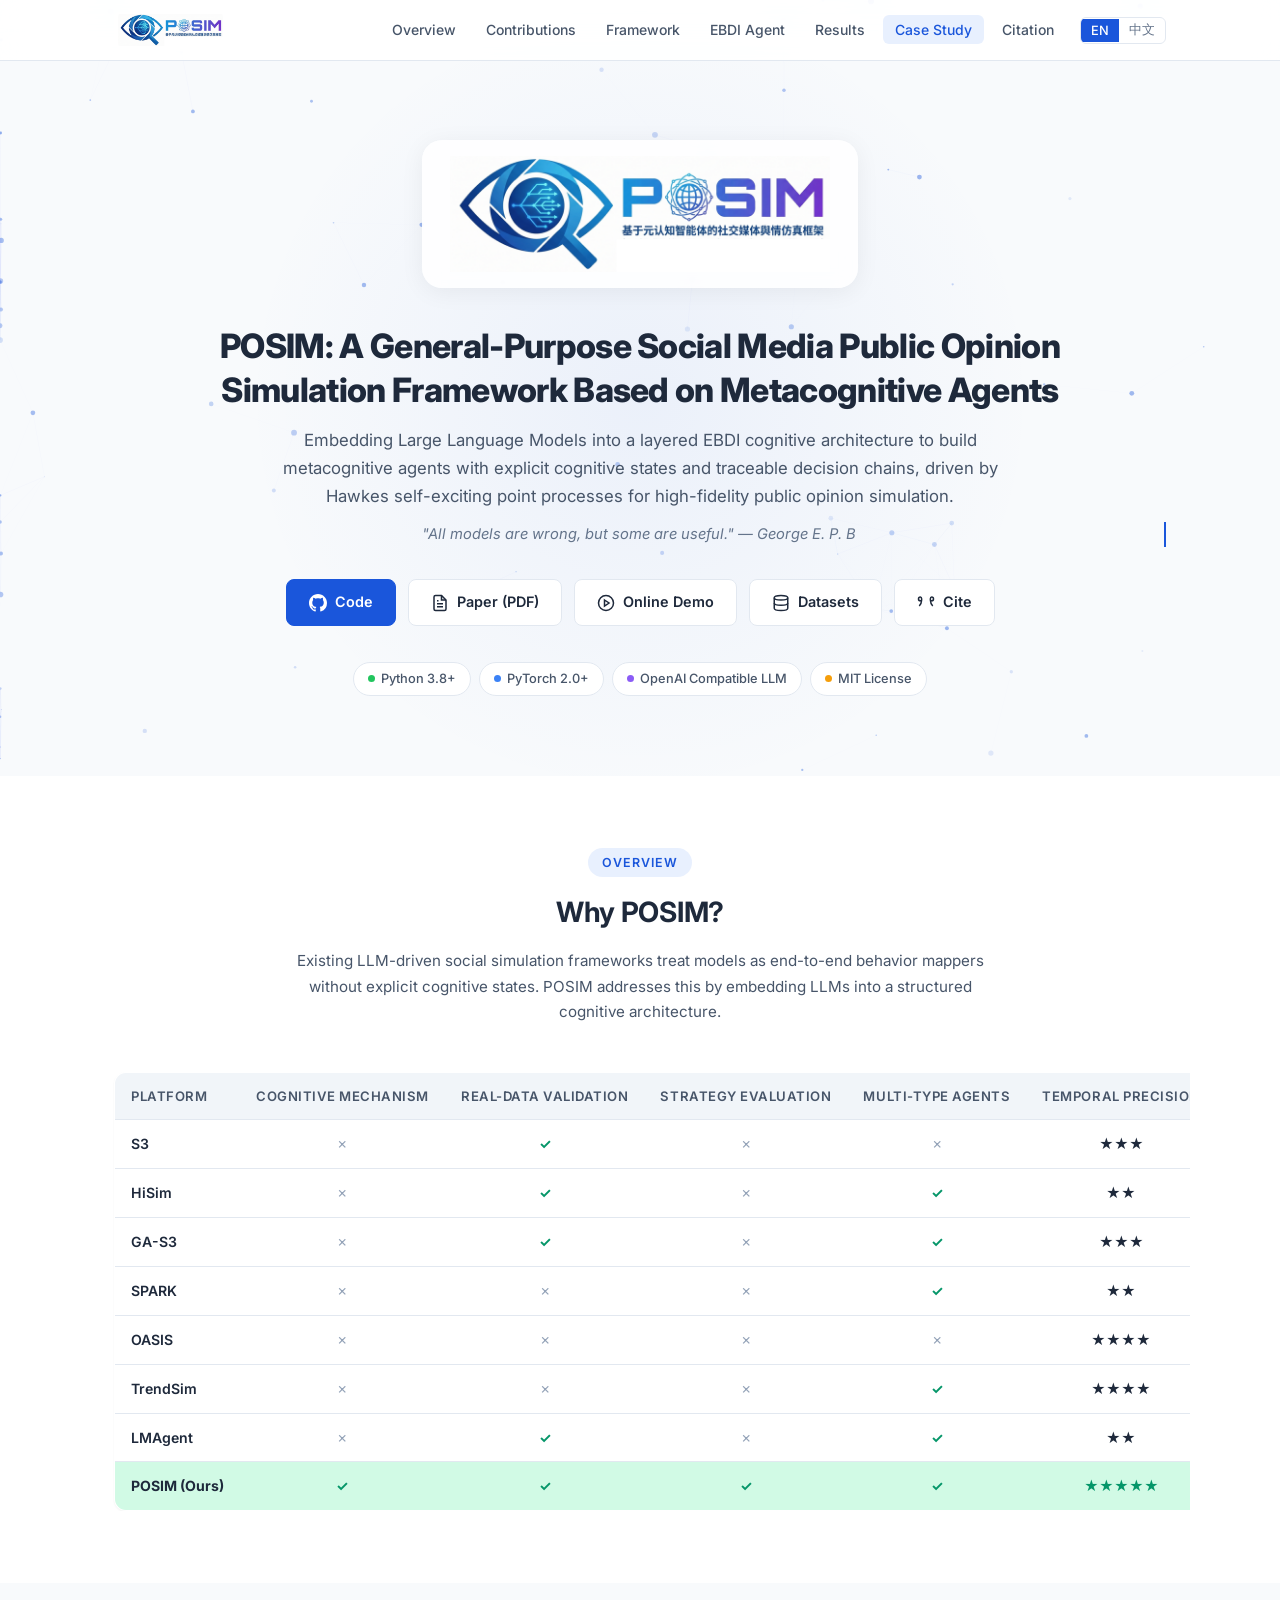
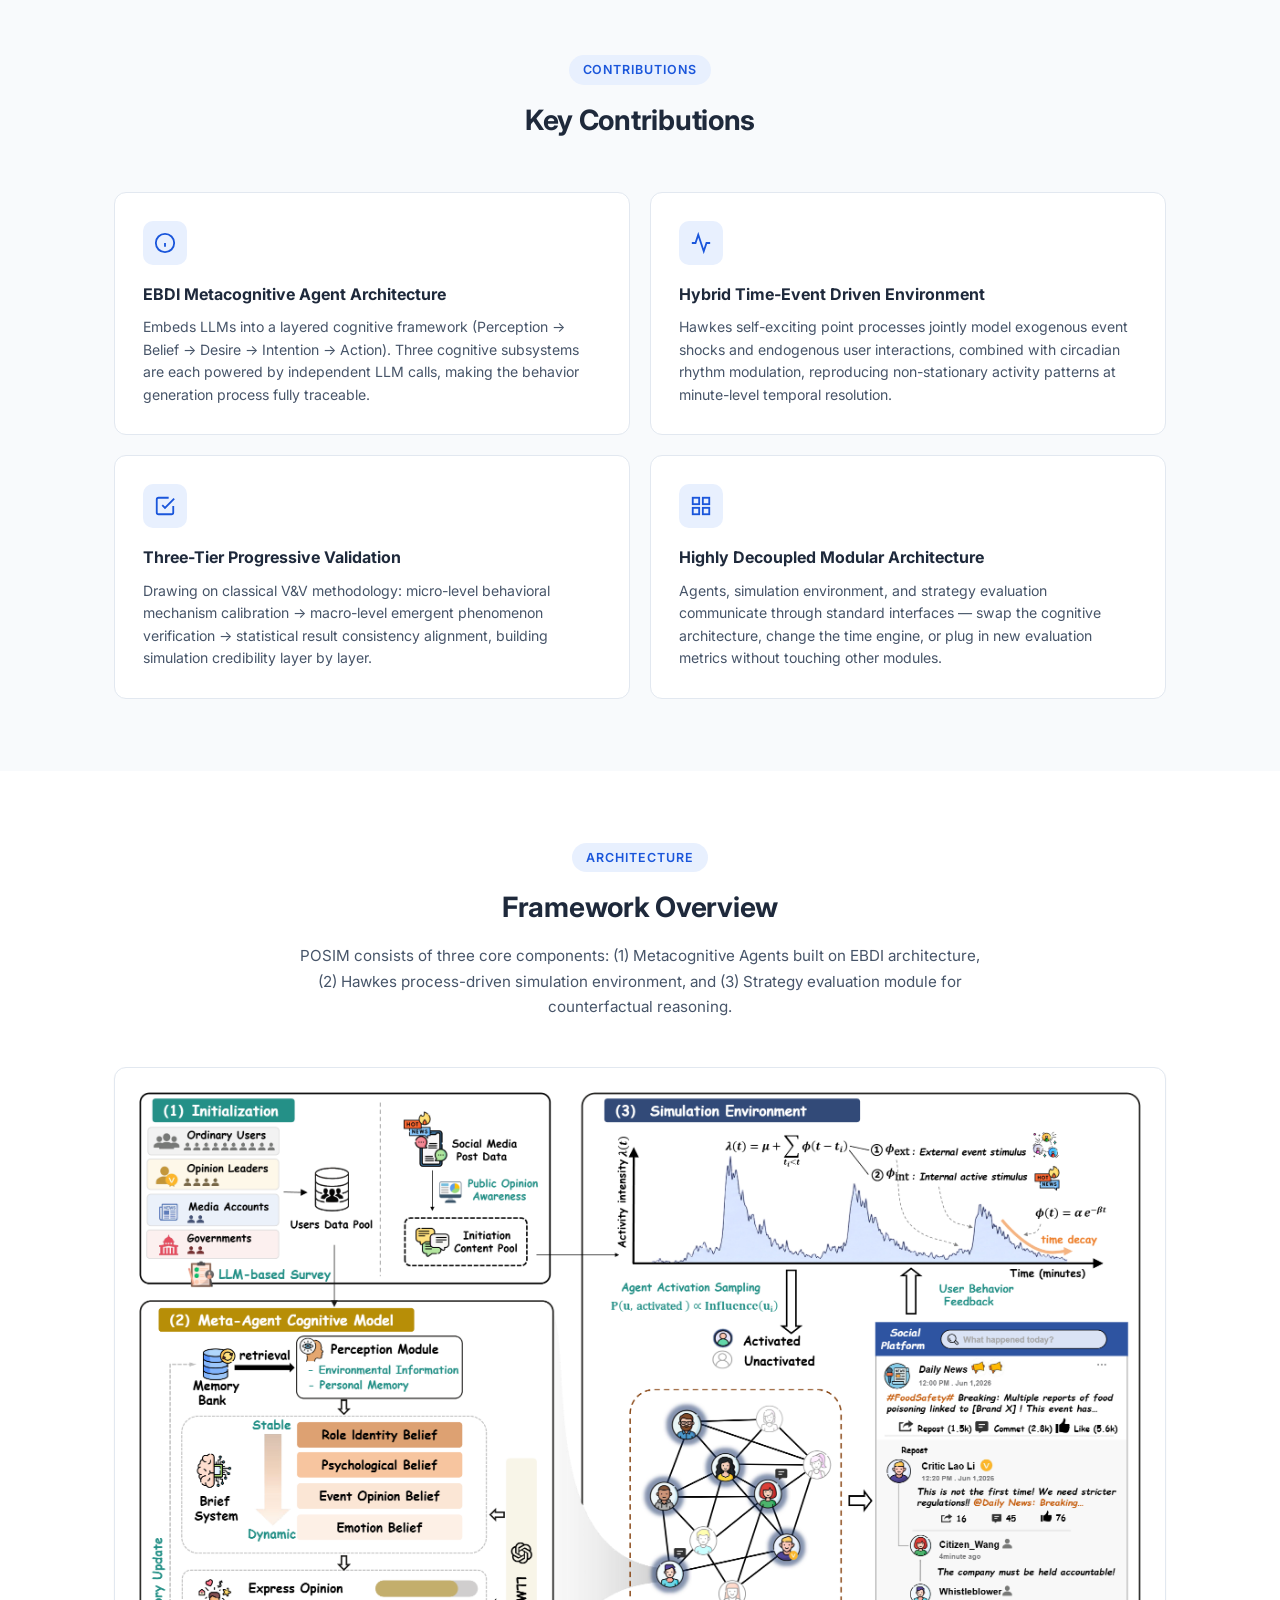
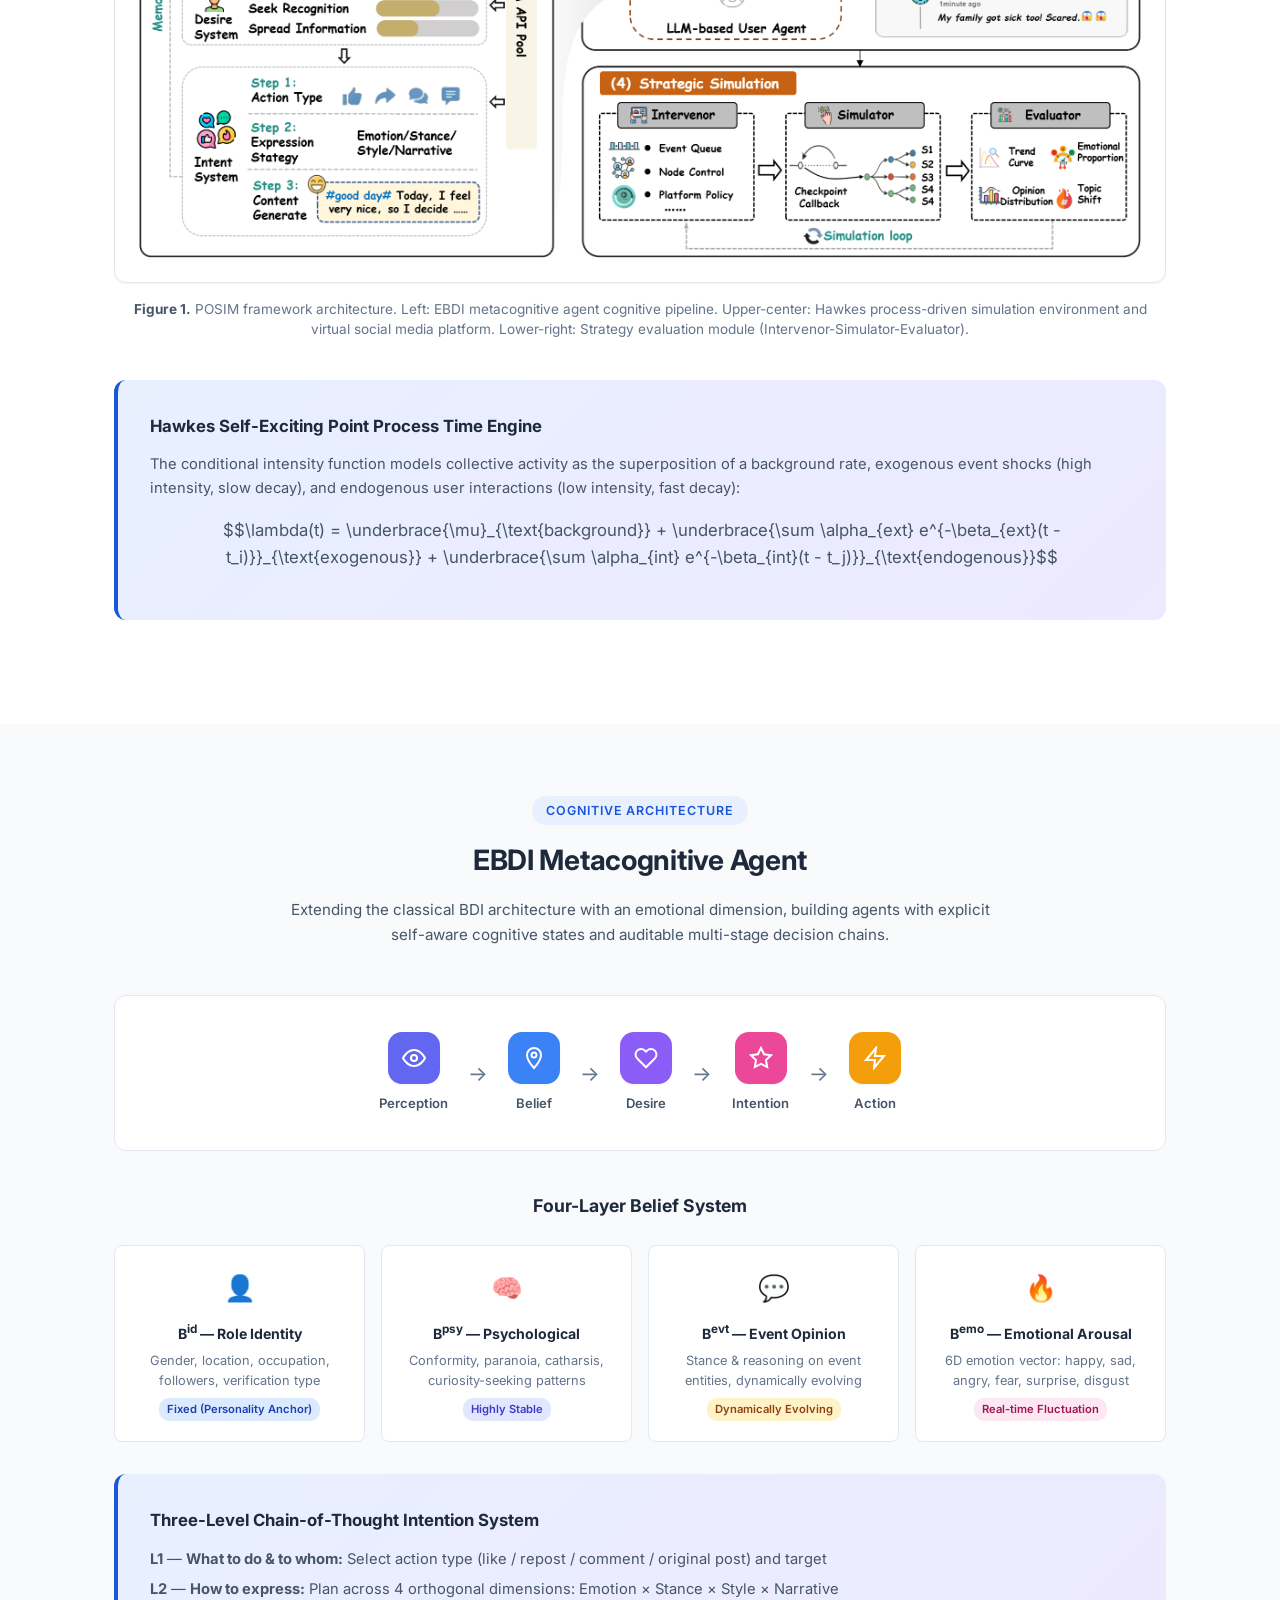
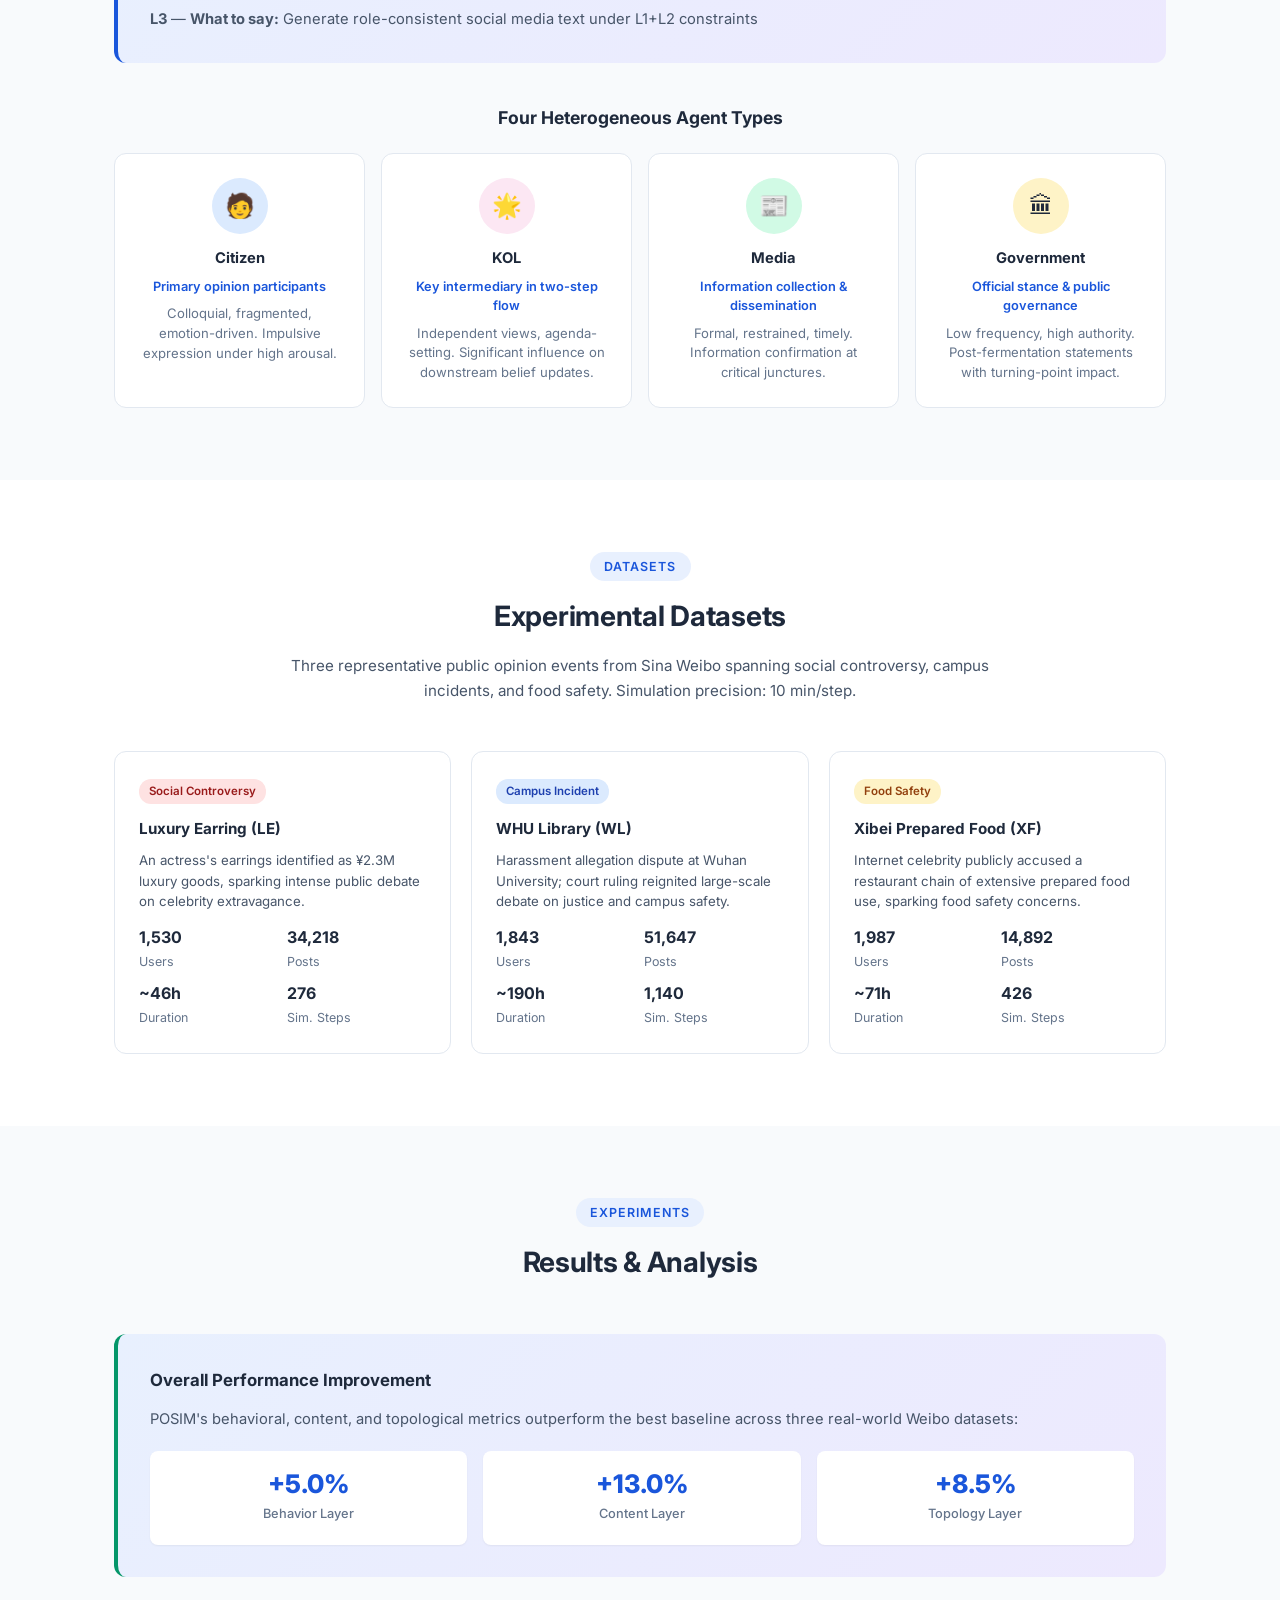
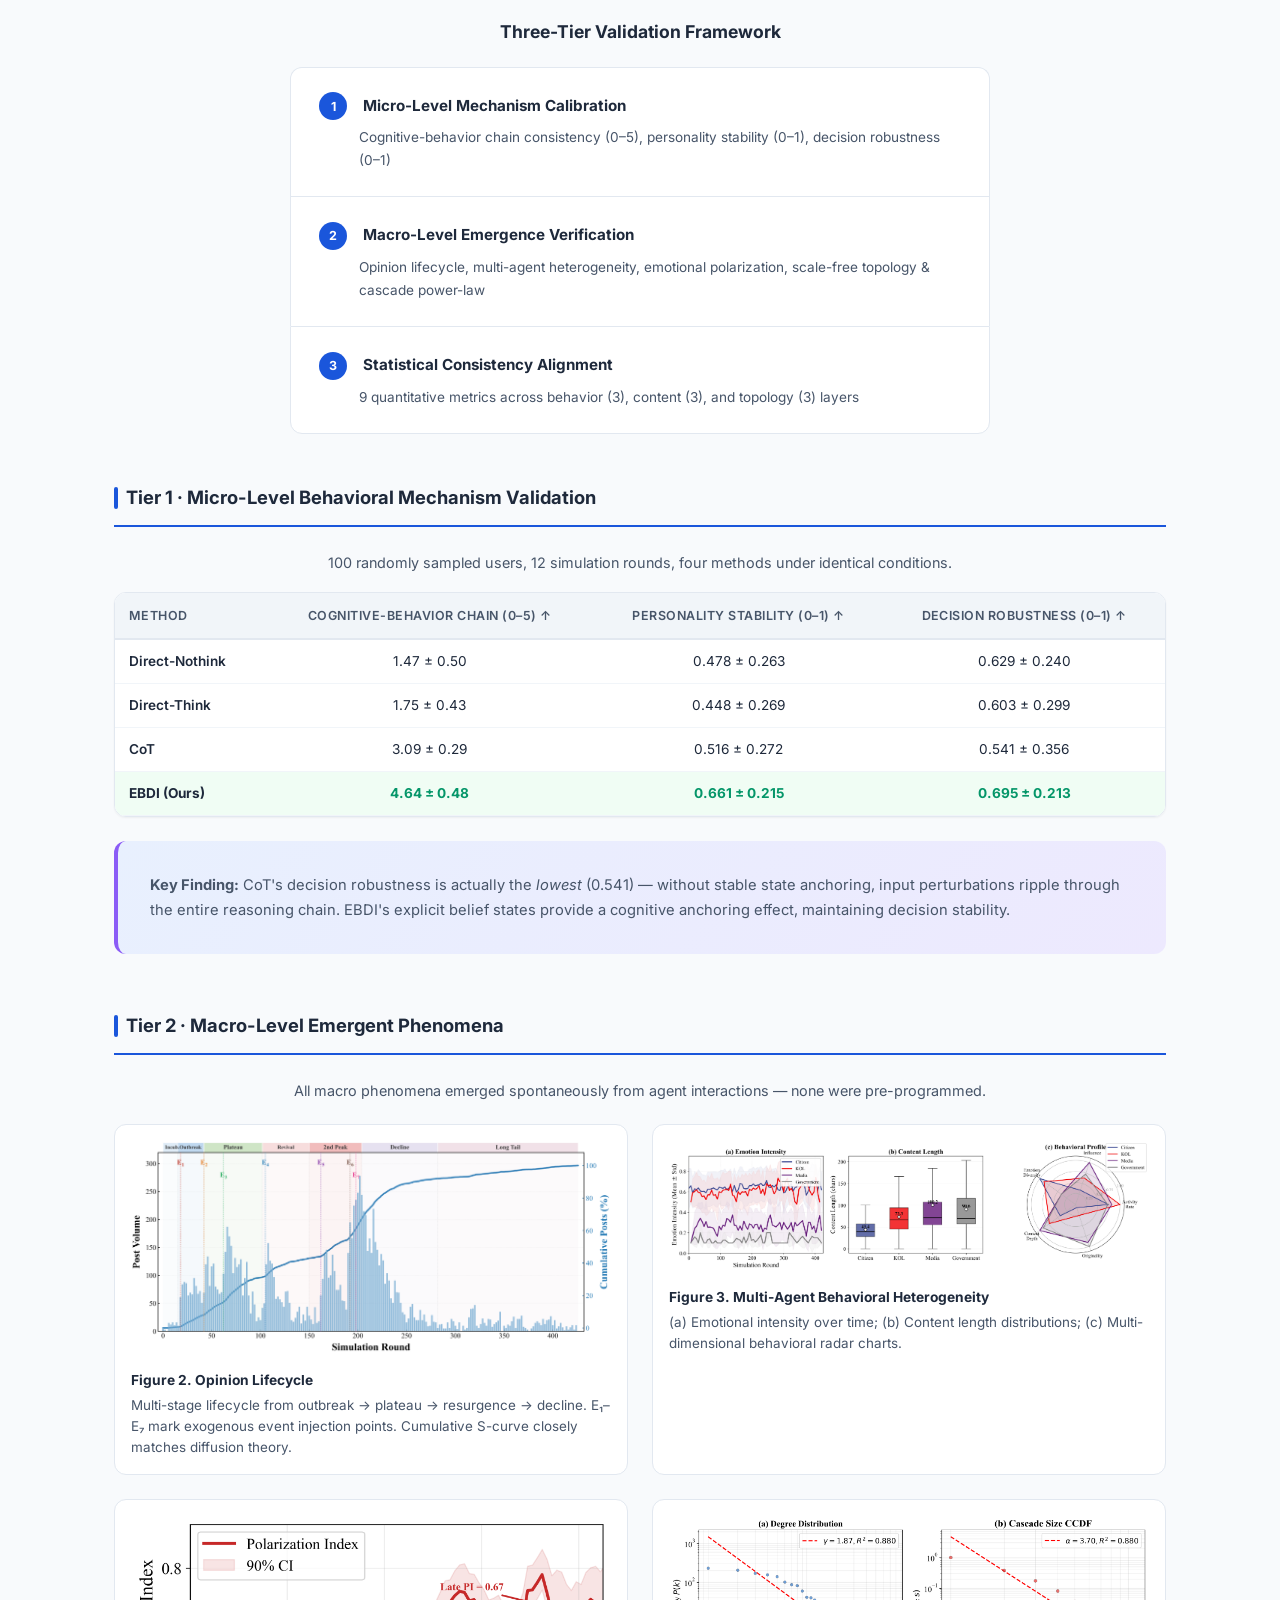
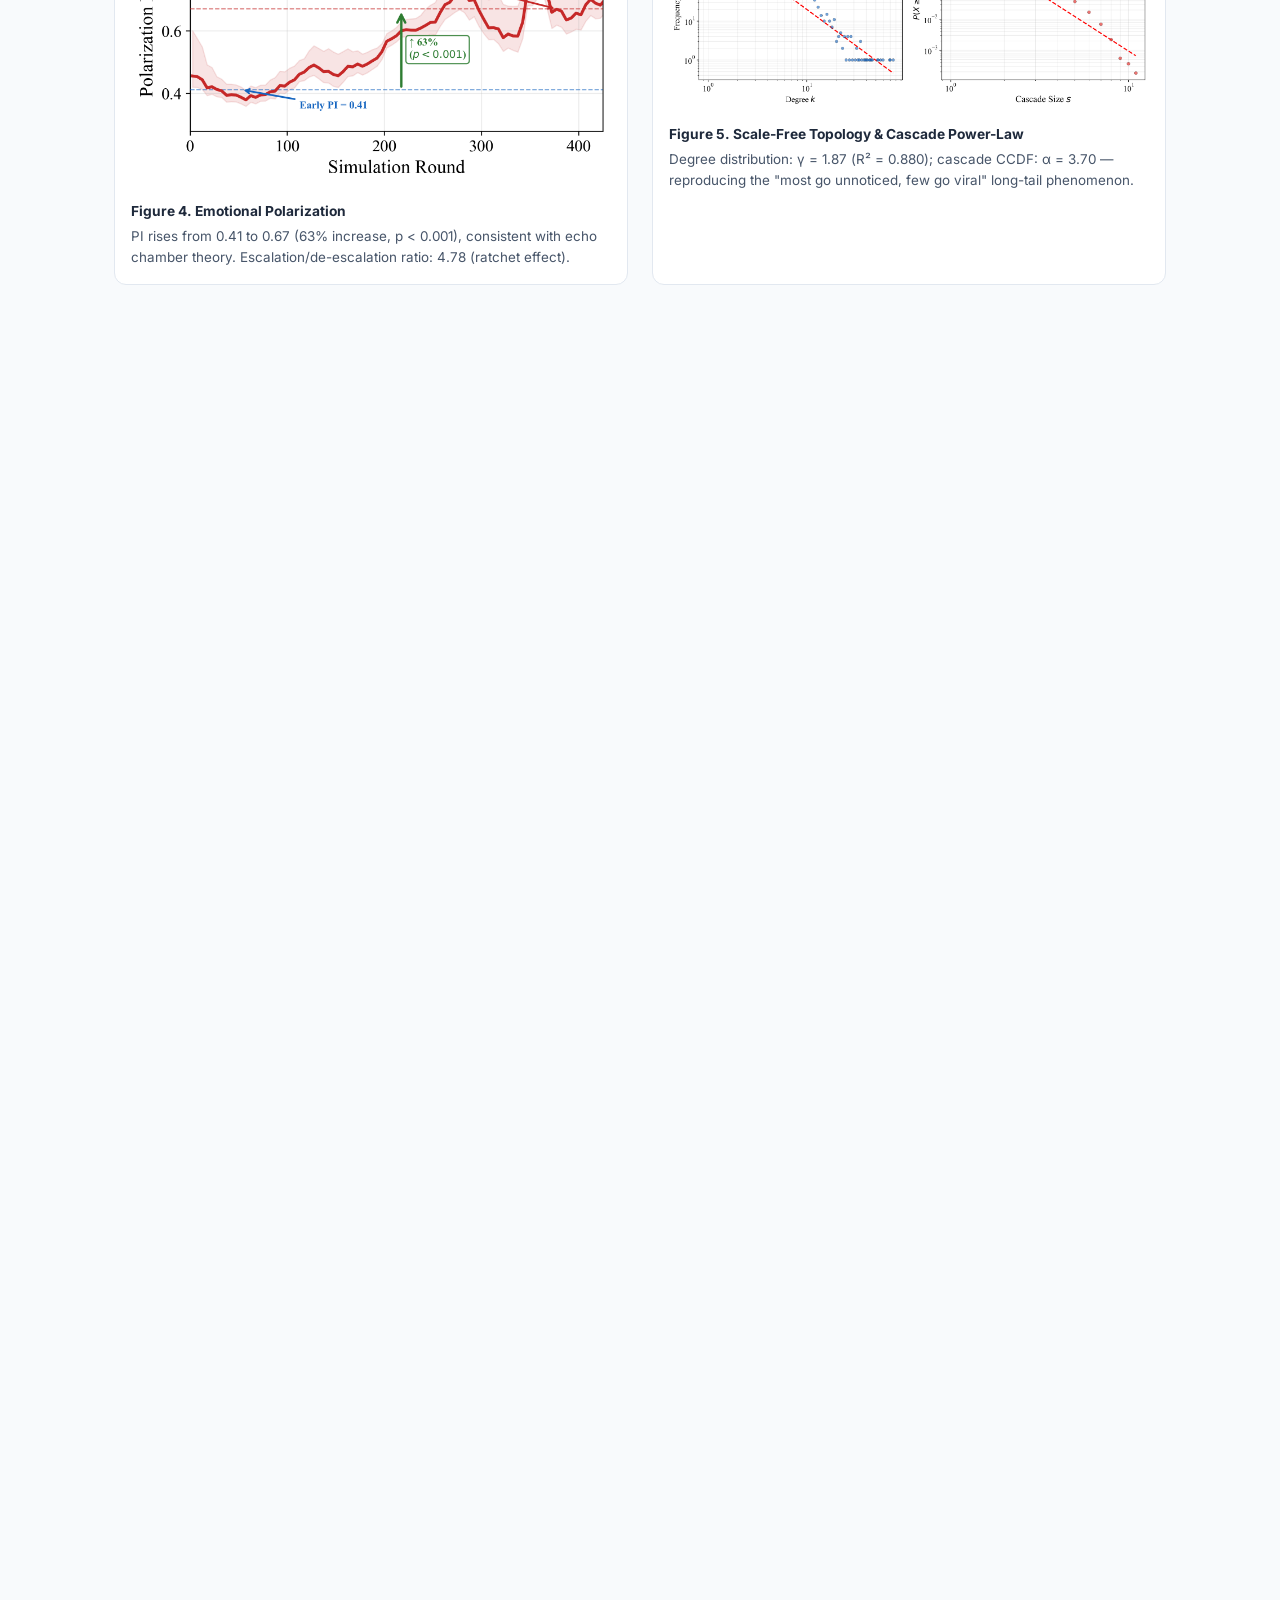
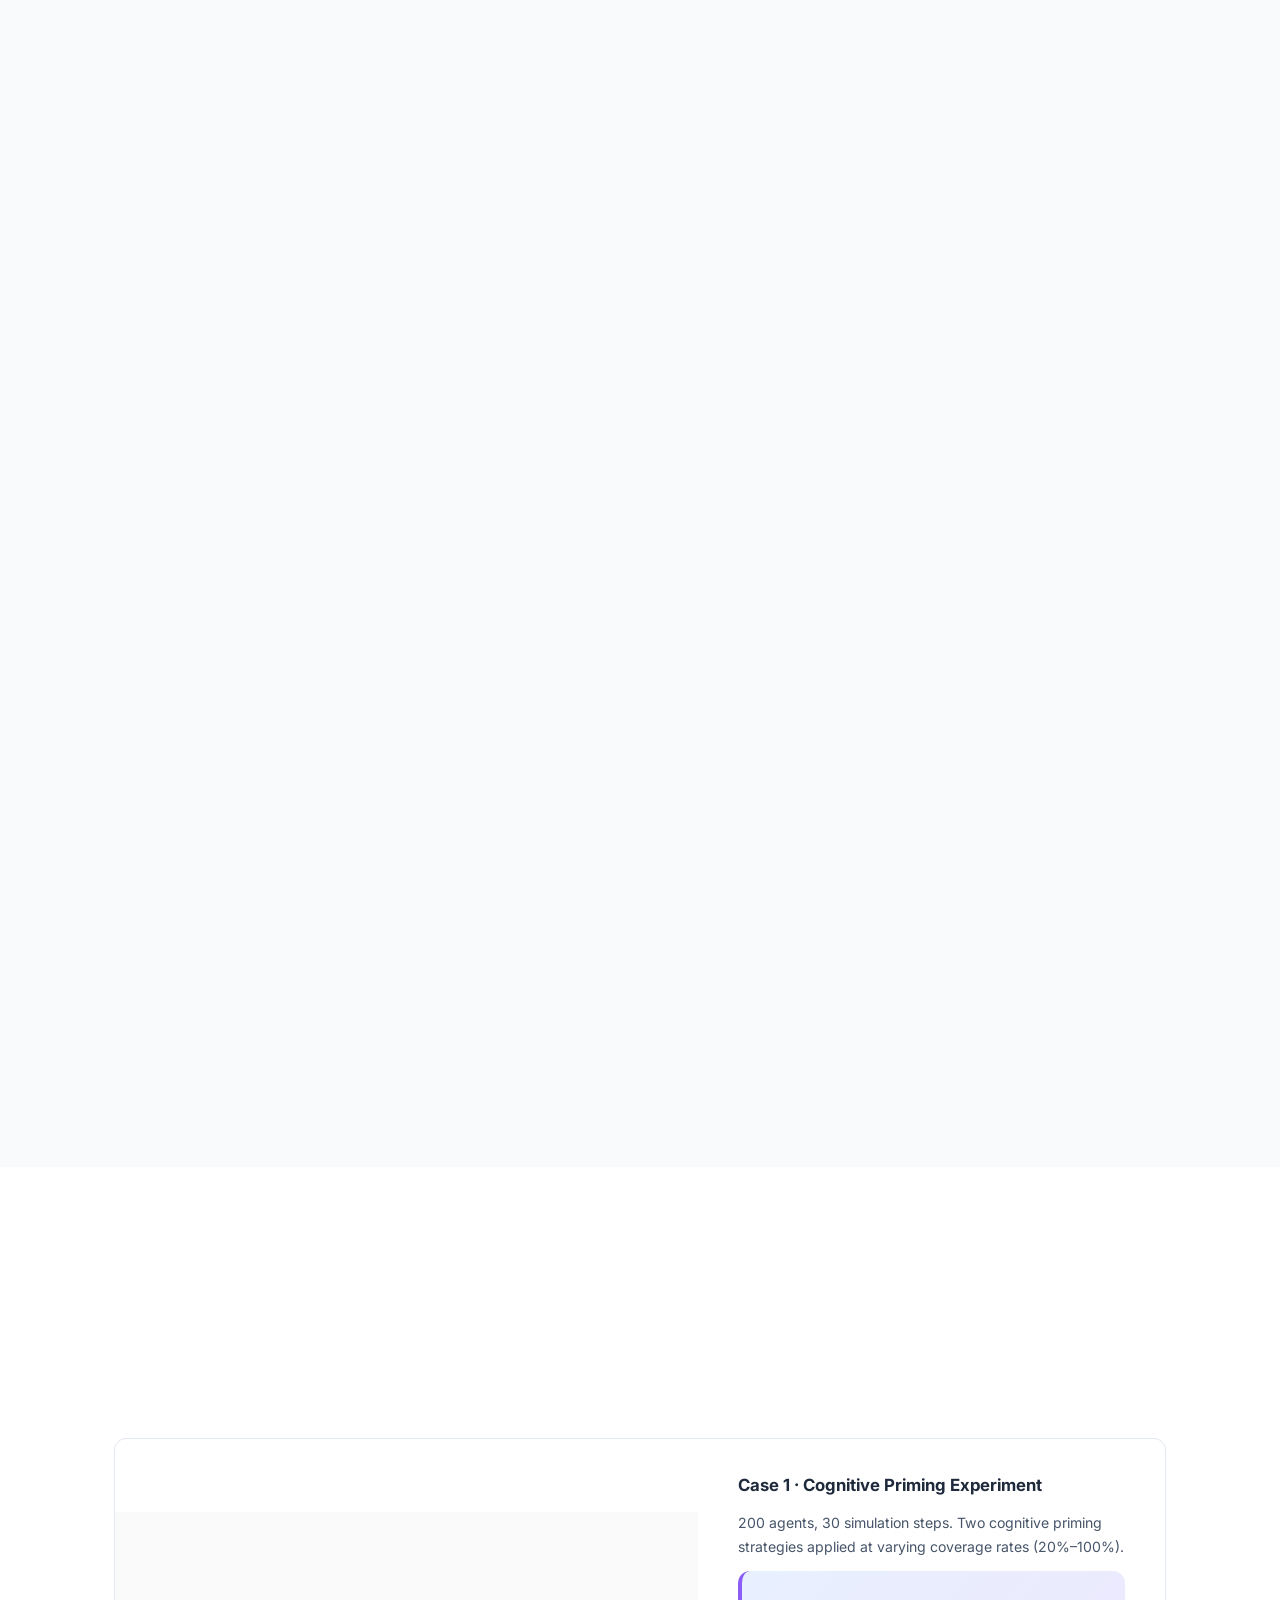
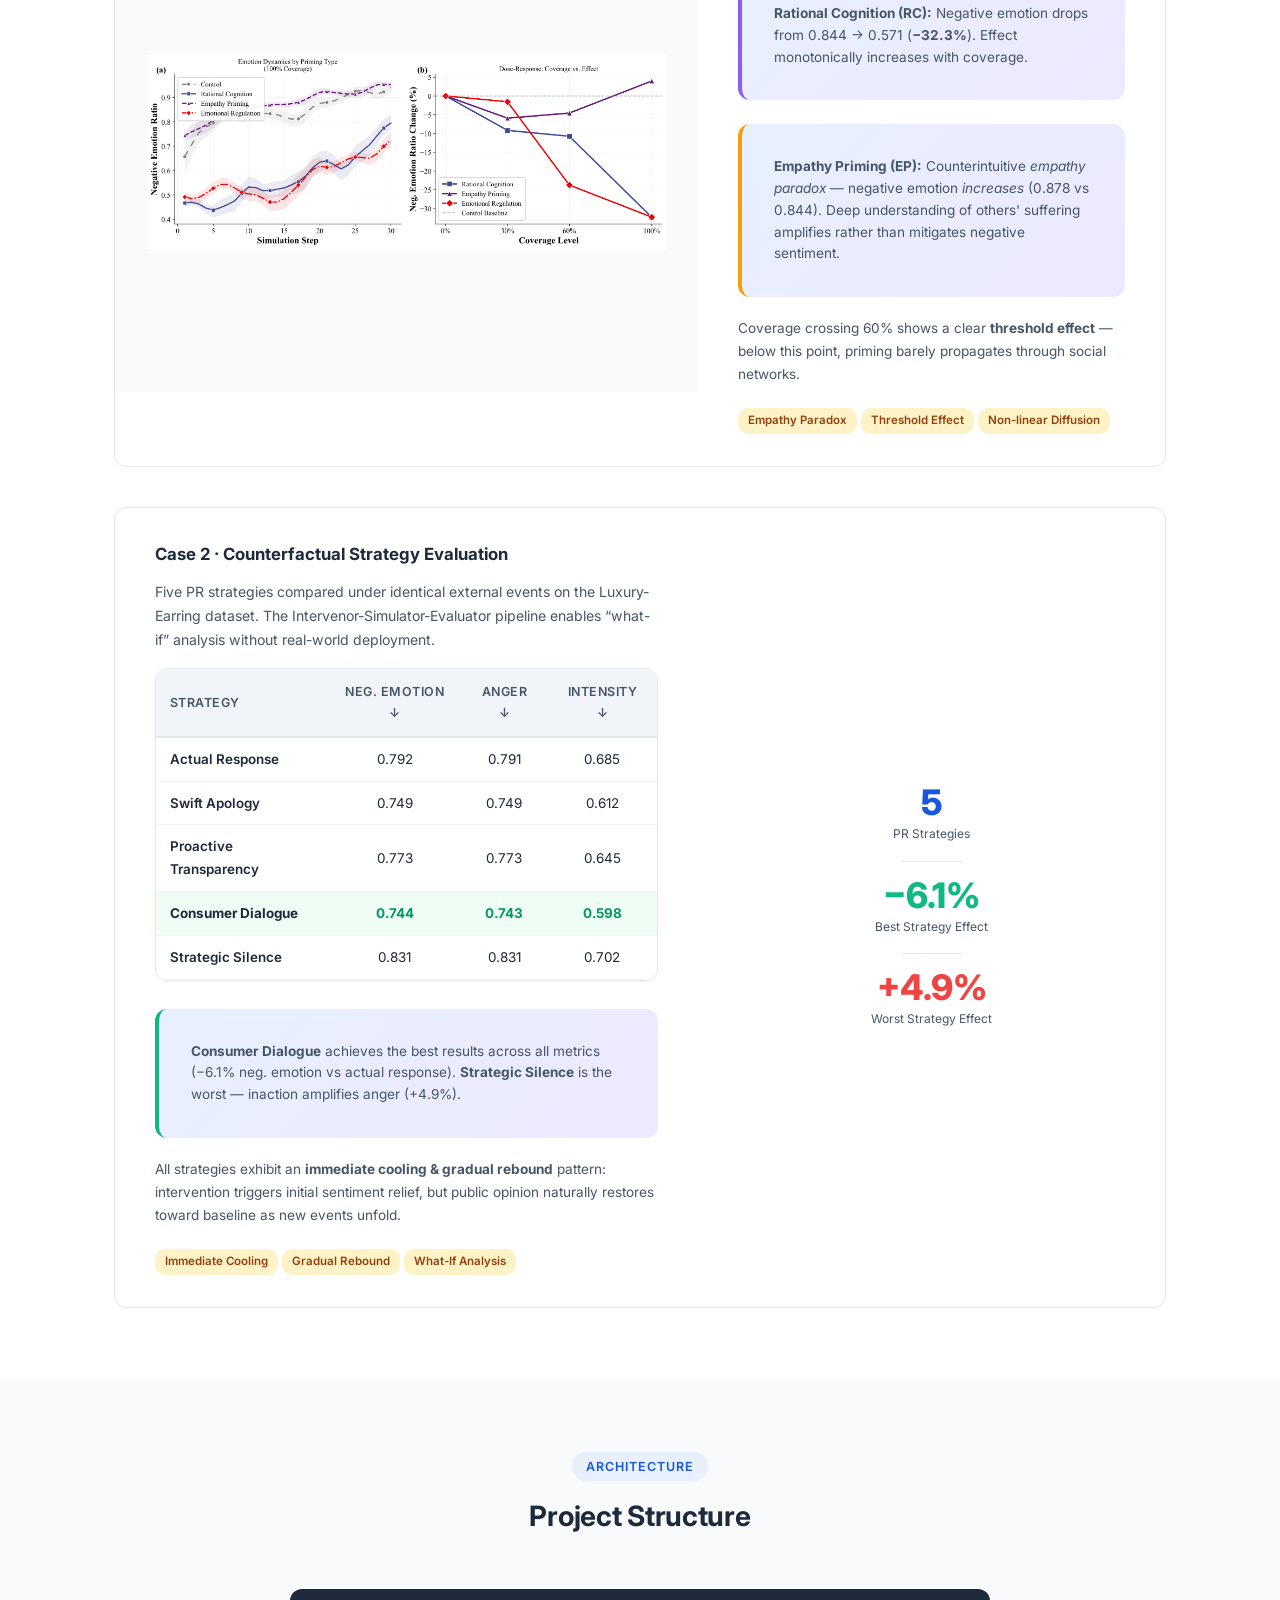
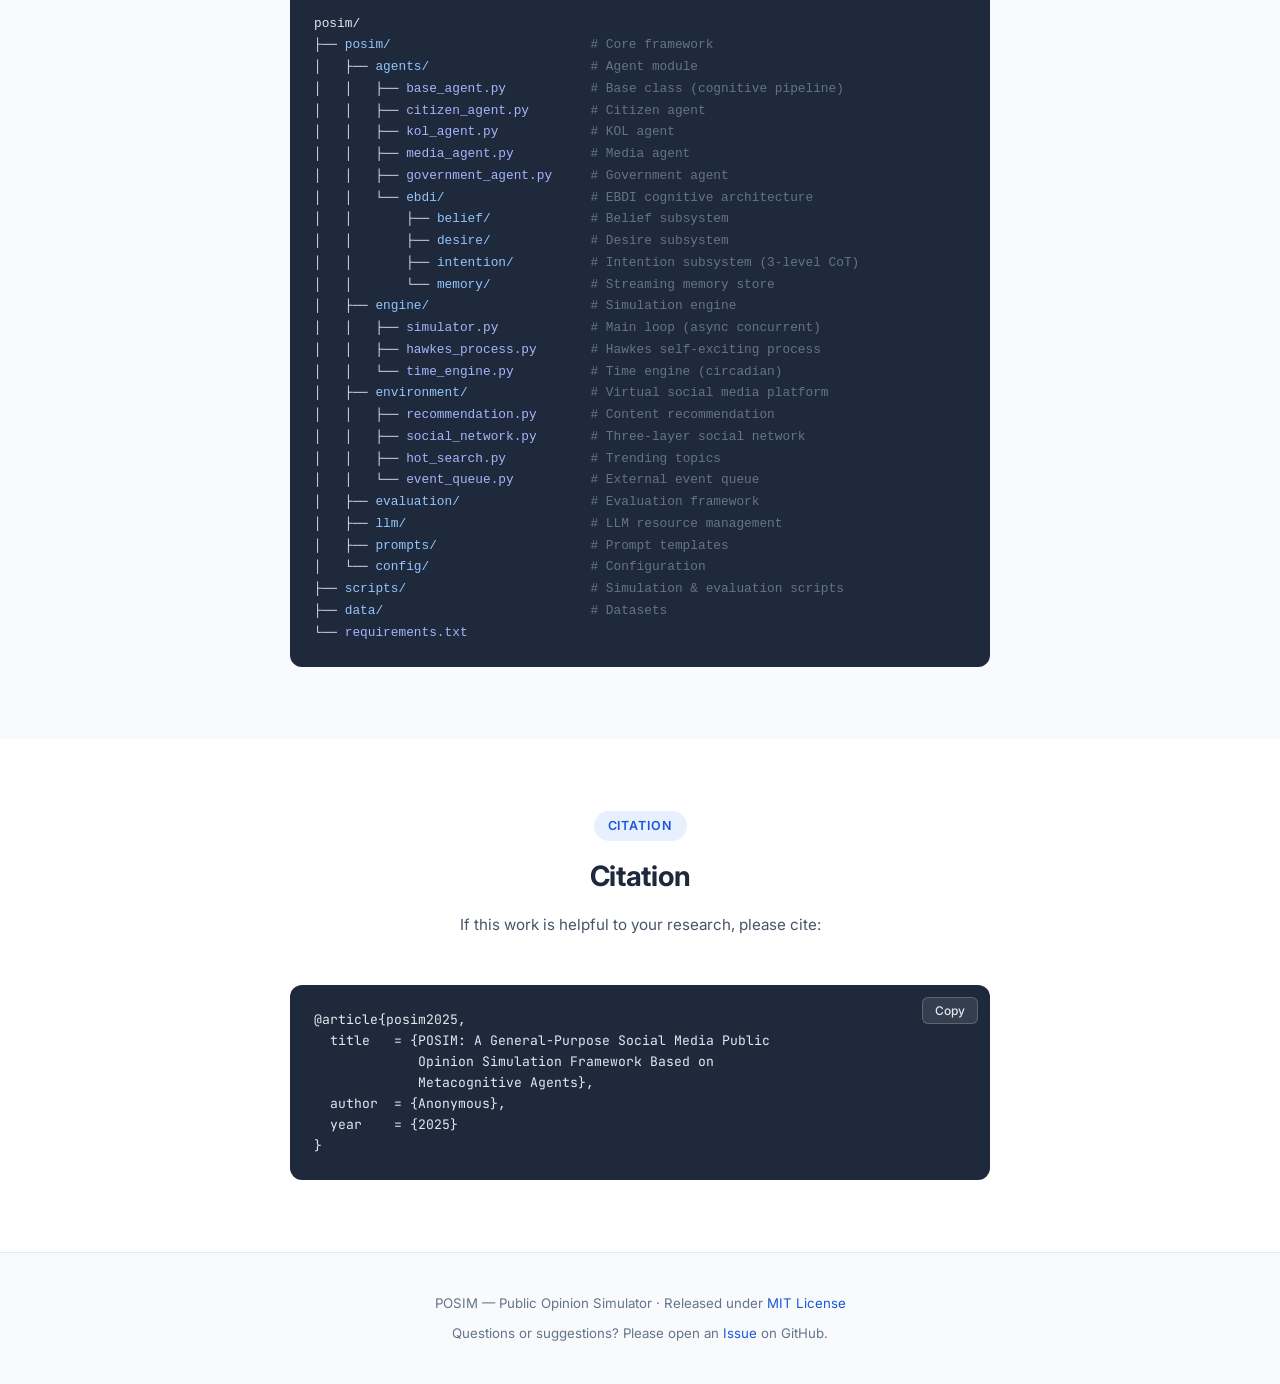
==== docs/index.html @ 9d106374 "Update project documentation and files - Update README.md and README_EN.md - Remove some github_page" ====
<!DOCTYPE html>
<html lang="en">
<head>
  <meta charset="UTF-8">
  <meta name="viewport" content="width=device-width, initial-scale=1.0">
  <title>POSIM — Public Opinion Simulator Based on Metacognitive Agents</title>
  <meta name="description" content="POSIM: A General-Purpose Social Media Public Opinion Simulation Framework Based on Metacognitive Agents. Embedding LLMs into layered EBDI cognitive architecture for high-fidelity opinion simulation.">
  <meta name="keywords" content="social media simulation, public opinion, LLM agents, EBDI, Hawkes process, agent-based modeling">

  <!-- Fonts -->
  <link rel="preconnect" href="https://fonts.googleapis.com">
  <link rel="preconnect" href="https://fonts.gstatic.com" crossorigin>
  <link href="https://fonts.googleapis.com/css2?family=Inter:wght@400;500;600;700;800&family=JetBrains+Mono:wght@400;500&family=Merriweather:ital,wght@0,400;1,400&display=swap" rel="stylesheet">

  <!-- KaTeX for math -->
  <link rel="stylesheet" href="https://cdn.jsdelivr.net/npm/katex@0.16.9/dist/katex.min.css">
  <script defer src="https://cdn.jsdelivr.net/npm/katex@0.16.9/dist/katex.min.js"></script>
  <script defer src="https://cdn.jsdelivr.net/npm/katex@0.16.9/dist/contrib/auto-render.min.js"></script>

  <link rel="stylesheet" href="styles.css">
  <link rel="icon" type="image/png" href="posim_logo.png">
</head>
<body>

<!-- ======================== Navbar ======================== -->
<nav class="navbar" id="navbar">
  <div class="navbar-inner">
    <a href="#" class="navbar-brand">
      <img src="posim_logo.png" alt="POSIM">
    </a>
    <ul class="navbar-links" id="navLinks">
      <li><a href="#overview" data-en="Overview" data-cn="概览">Overview</a></li>
      <li><a href="#contributions" data-en="Contributions" data-cn="贡献">Contributions</a></li>
      <li><a href="#framework" data-en="Framework" data-cn="框架">Framework</a></li>
      <li><a href="#ebdi" data-en="EBDI Agent" data-cn="EBDI智能体">EBDI Agent</a></li>
      <li><a href="#results" data-en="Results" data-cn="实验结果">Results</a></li>
      <li><a href="#case-study" data-en="Case Study" data-cn="案例研究">Case Study</a></li>
      <li><a href="#citation" data-en="Citation" data-cn="引用">Citation</a></li>
      <li>
        <div class="lang-switch">
          <button id="langEN" class="active" onclick="setLang('en')">EN</button>
          <button id="langCN" onclick="setLang('cn')">中文</button>
        </div>
      </li>
    </ul>
    <button class="mobile-menu-btn" onclick="toggleMobileMenu()" aria-label="Menu">
      <svg viewBox="0 0 24 24" fill="none" stroke="currentColor" stroke-width="2"><path d="M3 12h18M3 6h18M3 18h18"/></svg>
    </button>
  </div>
</nav>

<!-- ======================== Hero ======================== -->
<section class="hero" id="hero">
  <canvas id="particleCanvas"></canvas>
  <div class="container">
    <div class="hero-logo-wrap">
      <img src="posim_logo.png" alt="POSIM Logo" class="hero-logo">
    </div>
    <h1 class="hero-title" data-en="POSIM: A General-Purpose Social Media Public Opinion Simulation Framework Based on Metacognitive Agents" data-cn="POSIM：基于元认知智能体的通用社交媒体舆情仿真框架">
      POSIM: A General-Purpose Social Media Public Opinion Simulation Framework Based on Metacognitive Agents
    </h1>
    <p class="hero-subtitle" data-en="Embedding Large Language Models into a layered EBDI cognitive architecture to build metacognitive agents with explicit cognitive states and traceable decision chains, driven by Hawkes self-exciting point processes for high-fidelity public opinion simulation." data-cn="将大语言模型嵌入EBDI分层认知框架，构建具有显式认知状态和可追溯决策链的元认知智能体，以霍克斯自激点过程驱动高保真舆情仿真。">
      Embedding Large Language Models into a layered EBDI cognitive architecture to build metacognitive agents with explicit cognitive states and traceable decision chains, driven by Hawkes self-exciting point processes for high-fidelity public opinion simulation.
    </p>
    <p class="hero-quote">"All models are wrong, but some are useful." — George E. P. Box</p>

    <div class="hero-buttons">
      <a href="https://github.com/DeepCog/POSIM" class="btn btn-primary" target="_blank">
        <svg viewBox="0 0 24 24" fill="currentColor"><path d="M12 0C5.37 0 0 5.37 0 12c0 5.31 3.435 9.795 8.205 11.385.6.105.825-.255.825-.57 0-.285-.015-1.23-.015-2.235-3.015.555-3.795-.735-4.035-1.41-.135-.345-.72-1.41-1.23-1.695-.42-.225-1.02-.78-.015-.795.945-.015 1.62.87 1.845 1.23 1.08 1.815 2.805 1.305 3.495.99.105-.78.42-1.305.765-1.605-2.67-.3-5.46-1.335-5.46-5.925 0-1.305.465-2.385 1.23-3.225-.12-.3-.54-1.53.12-3.18 0 0 1.005-.315 3.3 1.23.96-.27 1.98-.405 3-.405s2.04.135 3 .405c2.295-1.56 3.3-1.23 3.3-1.23.66 1.65.24 2.88.12 3.18.765.84 1.23 1.905 1.23 3.225 0 4.605-2.805 5.625-5.475 5.925.435.375.81 1.095.81 2.22 0 1.605-.015 2.895-.015 3.3 0 .315.225.69.825.57A12.02 12.02 0 0024 12c0-6.63-5.37-12-12-12z"/></svg>
        <span data-en="Code" data-cn="代码">Code</span>
      </a>
      <a href="#" class="btn btn-outline">
        <svg viewBox="0 0 24 24" fill="none" stroke="currentColor" stroke-width="2"><path d="M14 2H6a2 2 0 00-2 2v16a2 2 0 002 2h12a2 2 0 002-2V8z"/><polyline points="14 2 14 8 20 8"/><line x1="16" y1="13" x2="8" y2="13"/><line x1="16" y1="17" x2="8" y2="17"/><polyline points="10 9 9 9 8 9"/></svg>
        <span data-en="Paper (PDF)" data-cn="论文 (PDF)">Paper (PDF)</span>
      </a>
      <a href="javascript:void(0)" class="btn btn-outline" onclick="openComingSoon()">
        <svg viewBox="0 0 24 24" fill="none" stroke="currentColor" stroke-width="2"><circle cx="12" cy="12" r="10"/><polygon points="10 8 16 12 10 16 10 8"/></svg>
        <span data-en="Online Demo" data-cn="在线演示">Online Demo</span>
      </a>
      <a href="#datasets" class="btn btn-outline">
        <svg viewBox="0 0 24 24" fill="none" stroke="currentColor" stroke-width="2"><ellipse cx="12" cy="5" rx="9" ry="3"/><path d="M21 12c0 1.66-4 3-9 3s-9-1.34-9-3"/><path d="M3 5v14c0 1.66 4 3 9 3s9-1.34 9-3V5"/></svg>
        <span data-en="Datasets" data-cn="数据集">Datasets</span>
      </a>
      <a href="#citation" class="btn btn-outline">
        <svg viewBox="0 0 24 24" fill="none" stroke="currentColor" stroke-width="2"><path d="M6 9H4.5a2.5 2.5 0 010-5C7 4 6 9 6 9zm0 0c0 3-1 5-3 7m15-7h1.5a2.5 2.5 0 000-5C17 4 18 9 18 9zm0 0c0 3 1 5 3 7"/></svg>
        <span data-en="Cite" data-cn="引用">Cite</span>
      </a>
    </div>

    <div class="hero-badges">
      <span class="badge"><span class="badge-dot green"></span> Python 3.8+</span>
      <span class="badge"><span class="badge-dot blue"></span> PyTorch 2.0+</span>
      <span class="badge"><span class="badge-dot purple"></span> OpenAI Compatible LLM</span>
      <span class="badge"><span class="badge-dot orange"></span> MIT License</span>
    </div>
  </div>
</section>

<!-- ======================== Overview / Comparison ======================== -->
<section id="overview">
  <div class="container">
    <div class="section-header reveal">
      <span class="section-label" data-en="Overview" data-cn="概览">Overview</span>
      <h2 class="section-title" data-en="Why POSIM?" data-cn="为什么需要 POSIM？">Why POSIM?</h2>
      <p class="section-desc" data-en="Existing LLM-driven social simulation frameworks treat models as end-to-end behavior mappers without explicit cognitive states. POSIM addresses this by embedding LLMs into a structured cognitive architecture." data-cn="现有的大语言模型驱动社会仿真框架将模型作为端到端的行为映射器，缺乏显式认知状态建模。POSIM 通过将 LLM 嵌入结构化认知架构来解决这一问题。">
        Existing LLM-driven social simulation frameworks treat models as end-to-end behavior mappers without explicit cognitive states. POSIM addresses this by embedding LLMs into a structured cognitive architecture.
      </p>
    </div>

    <div class="comparison-table-wrapper reveal">
      <table class="comparison-table">
        <thead>
          <tr>
            <th data-en="Platform" data-cn="平台">Platform</th>
            <th data-en="Cognitive Mechanism" data-cn="认知机制">Cognitive Mechanism</th>
            <th data-en="Real-Data Validation" data-cn="真实数据验证">Real-Data Validation</th>
            <th data-en="Strategy Evaluation" data-cn="策略推演">Strategy Evaluation</th>
            <th data-en="Multi-Type Agents" data-cn="多类型智能体">Multi-Type Agents</th>
            <th data-en="Temporal Precision" data-cn="时间精度">Temporal Precision</th>
            <th data-en="Scalability" data-cn="可扩展性">Scalability</th>
          </tr>
        </thead>
        <tbody>
          <tr><td>S3</td><td class="cross">✗</td><td class="check">✓</td><td class="cross">✗</td><td class="cross">✗</td><td>★★★</td><td>★★★</td></tr>
          <tr><td>HiSim</td><td class="cross">✗</td><td class="check">✓</td><td class="cross">✗</td><td class="check">✓</td><td>★★</td><td>★★</td></tr>
          <tr><td>GA-S3</td><td class="cross">✗</td><td class="check">✓</td><td class="cross">✗</td><td class="check">✓</td><td>★★★</td><td>★★</td></tr>
          <tr><td>SPARK</td><td class="cross">✗</td><td class="cross">✗</td><td class="cross">✗</td><td class="check">✓</td><td>★★</td><td>★★</td></tr>
          <tr><td>OASIS</td><td class="cross">✗</td><td class="cross">✗</td><td class="cross">✗</td><td class="cross">✗</td><td>★★★★</td><td>★★★★</td></tr>
          <tr><td>TrendSim</td><td class="cross">✗</td><td class="cross">✗</td><td class="cross">✗</td><td class="check">✓</td><td>★★★★</td><td>★★★</td></tr>
          <tr><td>LMAgent</td><td class="cross">✗</td><td class="check">✓</td><td class="cross">✗</td><td class="check">✓</td><td>★★</td><td>★★</td></tr>
          <tr class="highlight-row"><td><strong>POSIM (Ours)</strong></td><td class="check">✓</td><td class="check">✓</td><td class="check">✓</td><td class="check">✓</td><td><strong>★★★★★</strong></td><td><strong>★★★★★</strong></td></tr>
        </tbody>
      </table>
    </div>
  </div>
</section>

<!-- ======================== Key Contributions ======================== -->
<section id="contributions">
  <div class="container">
    <div class="section-header reveal">
      <span class="section-label" data-en="Contributions" data-cn="主要贡献">Contributions</span>
      <h2 class="section-title" data-en="Key Contributions" data-cn="主要贡献">Key Contributions</h2>
    </div>
    <div class="contributions-grid reveal">
      <div class="contrib-card">
        <div class="contrib-icon">
          <svg viewBox="0 0 24 24" fill="none" stroke="currentColor" stroke-width="2"><circle cx="12" cy="12" r="10"/><path d="M12 16v-4M12 8h.01"/></svg>
        </div>
        <h3 data-en="EBDI Metacognitive Agent Architecture" data-cn="EBDI 元认知智能体架构">EBDI Metacognitive Agent Architecture</h3>
        <p data-en="Embeds LLMs into a layered cognitive framework (Perception → Belief → Desire → Intention → Action). Three cognitive subsystems are each powered by independent LLM calls, making the behavior generation process fully traceable." data-cn="将 LLM 嵌入分层认知框架（感知 → 信念 → 欲望 → 意图 → 行为），三个认知子系统各由独立 LLM 调用完成，行为生成过程完全可追溯。">
          Embeds LLMs into a layered cognitive framework (Perception &rarr; Belief &rarr; Desire &rarr; Intention &rarr; Action). Three cognitive subsystems are each powered by independent LLM calls, making the behavior generation process fully traceable.
        </p>
      </div>
      <div class="contrib-card">
        <div class="contrib-icon">
          <svg viewBox="0 0 24 24" fill="none" stroke="currentColor" stroke-width="2"><polyline points="22 12 18 12 15 21 9 3 6 12 2 12"/></svg>
        </div>
        <h3 data-en="Hybrid Time-Event Driven Environment" data-cn="时间-事件混合驱动仿真环境">Hybrid Time-Event Driven Environment</h3>
        <p data-en="Hawkes self-exciting point processes jointly model exogenous event shocks and endogenous user interactions, combined with circadian rhythm modulation, reproducing non-stationary activity patterns at minute-level temporal resolution." data-cn="霍克斯自激点过程统一建模外生事件冲击与内生用户交互，叠加昼夜节律调制，在分钟级时间分辨率下再现非平稳活跃模式。">
          Hawkes self-exciting point processes jointly model exogenous event shocks and endogenous user interactions, combined with circadian rhythm modulation, reproducing non-stationary activity patterns at minute-level temporal resolution.
        </p>
      </div>
      <div class="contrib-card">
        <div class="contrib-icon">
          <svg viewBox="0 0 24 24" fill="none" stroke="currentColor" stroke-width="2"><path d="M9 11l3 3L22 4"/><path d="M21 12v7a2 2 0 01-2 2H5a2 2 0 01-2-2V5a2 2 0 012-2h11"/></svg>
        </div>
        <h3 data-en="Three-Tier Progressive Validation" data-cn="三层递进验证体系">Three-Tier Progressive Validation</h3>
        <p data-en="Drawing on classical V&V methodology: micro-level behavioral mechanism calibration → macro-level emergent phenomenon verification → statistical result consistency alignment, building simulation credibility layer by layer." data-cn="借鉴仿真工程 V&V 方法论：微观行为机制校准 → 宏观涌现现象检验 → 统计结果一致性对齐，逐层建立仿真可信度。">
          Drawing on classical V&amp;V methodology: micro-level behavioral mechanism calibration &rarr; macro-level emergent phenomenon verification &rarr; statistical result consistency alignment, building simulation credibility layer by layer.
        </p>
      </div>
      <div class="contrib-card">
        <div class="contrib-icon">
          <svg viewBox="0 0 24 24" fill="none" stroke="currentColor" stroke-width="2"><rect x="3" y="3" width="7" height="7"/><rect x="14" y="3" width="7" height="7"/><rect x="14" y="14" width="7" height="7"/><rect x="3" y="14" width="7" height="7"/></svg>
        </div>
        <h3 data-en="Highly Decoupled Modular Architecture" data-cn="高度解耦的模块化架构">Highly Decoupled Modular Architecture</h3>
        <p data-en="Agents, simulation environment, and strategy evaluation communicate through standard interfaces — swap the cognitive architecture, change the time engine, or plug in new evaluation metrics without touching other modules." data-cn="智能体、仿真环境、策略推演三大核心组件通过标准接口通信——更换认知架构、切换时间引擎或接入新评估指标，无需修改其他模块。">
          Agents, simulation environment, and strategy evaluation communicate through standard interfaces — swap the cognitive architecture, change the time engine, or plug in new evaluation metrics without touching other modules.
        </p>
      </div>
    </div>
  </div>
</section>

<!-- ======================== Framework Overview ======================== -->
<section id="framework">
  <div class="container">
    <div class="section-header reveal">
      <span class="section-label" data-en="Architecture" data-cn="架构">Architecture</span>
      <h2 class="section-title" data-en="Framework Overview" data-cn="框架总览">Framework Overview</h2>
      <p class="section-desc" data-en="POSIM consists of three core components: (1) Metacognitive Agents built on EBDI architecture, (2) Hawkes process-driven simulation environment, and (3) Strategy evaluation module for counterfactual reasoning." data-cn="POSIM 由三大核心组件协同构成：(1) 基于 EBDI 架构的元认知智能体，(2) 霍克斯过程驱动的仿真环境，(3) 支持反事实推理的策略推演模块。">
        POSIM consists of three core components: (1) Metacognitive Agents built on EBDI architecture, (2) Hawkes process-driven simulation environment, and (3) Strategy evaluation module for counterfactual reasoning.
      </p>
    </div>
    <div class="framework-img-wrap reveal" onclick="openLightbox(this.querySelector('img'))">
      <img src="framework_overview.png" alt="POSIM Framework Overview">
    </div>
    <p class="fig-caption" data-en="&lt;strong&gt;Figure 1.&lt;/strong&gt; POSIM framework architecture. Left: EBDI metacognitive agent cognitive pipeline. Upper-center: Hawkes process-driven simulation environment and virtual social media platform. Lower-right: Strategy evaluation module (Intervenor-Simulator-Evaluator)." data-cn="&lt;strong&gt;图 1.&lt;/strong&gt; POSIM 框架总体架构。左侧为 EBDI 元认知智能体的认知决策链路；中上方为霍克斯点过程驱动的仿真环境与虚拟社交媒体平台；右下方为策略推演模块（干预器-仿真器-评估器）。">
      <strong>Figure 1.</strong> POSIM framework architecture. Left: EBDI metacognitive agent cognitive pipeline. Upper-center: Hawkes process-driven simulation environment and virtual social media platform. Lower-right: Strategy evaluation module (Intervenor-Simulator-Evaluator).
    </p>

    <!-- Hawkes equation -->
    <div class="highlight-box reveal" style="margin-top:40px;">
      <h3 data-en="Hawkes Self-Exciting Point Process Time Engine" data-cn="霍克斯自激点过程时间引擎">Hawkes Self-Exciting Point Process Time Engine</h3>
      <p data-en="The conditional intensity function models collective activity as the superposition of a background rate, exogenous event shocks (high intensity, slow decay), and endogenous user interactions (low intensity, fast decay):" data-cn="条件强度函数将群体活跃度建模为背景率、外生事件冲击（大强度·慢衰减）和内生用户交互（弱强度·快衰减）的叠加：">
        The conditional intensity function models collective activity as the superposition of a background rate, exogenous event shocks (high intensity, slow decay), and endogenous user interactions (low intensity, fast decay):
      </p>
      <p style="text-align:center;margin:16px 0;font-size:1.05rem;">
        $$\lambda(t) = \underbrace{\mu}_{\text{background}} + \underbrace{\sum \alpha_{ext} e^{-\beta_{ext}(t - t_i)}}_{\text{exogenous}} + \underbrace{\sum \alpha_{int} e^{-\beta_{int}(t - t_j)}}_{\text{endogenous}}$$
      </p>
    </div>
  </div>
</section>

<!-- ======================== EBDI Agent ======================== -->
<section id="ebdi">
  <div class="container">
    <div class="section-header reveal">
      <span class="section-label" data-en="Cognitive Architecture" data-cn="认知架构">Cognitive Architecture</span>
      <h2 class="section-title" data-en="EBDI Metacognitive Agent" data-cn="EBDI 元认知智能体">EBDI Metacognitive Agent</h2>
      <p class="section-desc" data-en="Extending the classical BDI architecture with an emotional dimension, building agents with explicit self-aware cognitive states and auditable multi-stage decision chains." data-cn="在经典 BDI 认知架构上融入情感维度，构建具有显式自我认知状态和可审计多阶段决策链的元认知智能体。">
        Extending the classical BDI architecture with an emotional dimension, building agents with explicit self-aware cognitive states and auditable multi-stage decision chains.
      </p>
    </div>

    <!-- Cognitive Pipeline -->
    <div class="pipeline-flow reveal">
      <div class="pipeline-step">
        <div class="pipeline-step-icon perception">
          <svg width="24" height="24" viewBox="0 0 24 24" fill="none" stroke="currentColor" stroke-width="2"><circle cx="12" cy="12" r="3"/><path d="M1 12s4-8 11-8 11 8 11 8-4 8-11 8-11-8-11-8z"/></svg>
        </div>
        <span data-en="Perception" data-cn="感知">Perception</span>
      </div>
      <span class="pipeline-arrow">&rarr;</span>
      <div class="pipeline-step">
        <div class="pipeline-step-icon belief">
          <svg width="24" height="24" viewBox="0 0 24 24" fill="none" stroke="currentColor" stroke-width="2"><path d="M12 2a7 7 0 017 7c0 5.25-7 13-7 13S5 14.25 5 9a7 7 0 017-7z"/><circle cx="12" cy="9" r="2.5"/></svg>
        </div>
        <span data-en="Belief" data-cn="信念">Belief</span>
      </div>
      <span class="pipeline-arrow">&rarr;</span>
      <div class="pipeline-step">
        <div class="pipeline-step-icon desire">
          <svg width="24" height="24" viewBox="0 0 24 24" fill="none" stroke="currentColor" stroke-width="2"><path d="M20.84 4.61a5.5 5.5 0 00-7.78 0L12 5.67l-1.06-1.06a5.5 5.5 0 00-7.78 7.78l1.06 1.06L12 21.23l7.78-7.78 1.06-1.06a5.5 5.5 0 000-7.78z"/></svg>
        </div>
        <span data-en="Desire" data-cn="欲望">Desire</span>
      </div>
      <span class="pipeline-arrow">&rarr;</span>
      <div class="pipeline-step">
        <div class="pipeline-step-icon intention">
          <svg width="24" height="24" viewBox="0 0 24 24" fill="none" stroke="currentColor" stroke-width="2"><polygon points="12 2 15.09 8.26 22 9.27 17 14.14 18.18 21.02 12 17.77 5.82 21.02 7 14.14 2 9.27 8.91 8.26 12 2"/></svg>
        </div>
        <span data-en="Intention" data-cn="意图">Intention</span>
      </div>
      <span class="pipeline-arrow">&rarr;</span>
      <div class="pipeline-step">
        <div class="pipeline-step-icon action">
          <svg width="24" height="24" viewBox="0 0 24 24" fill="none" stroke="currentColor" stroke-width="2"><path d="M13 2L3 14h9l-1 8 10-12h-9l1-8z"/></svg>
        </div>
        <span data-en="Action" data-cn="行为">Action</span>
      </div>
    </div>

    <!-- Four-Layer Belief System -->
    <h3 style="text-align:center;margin-bottom:20px;font-size:1.1rem;" data-en="Four-Layer Belief System" data-cn="四层信念体系" class="reveal">Four-Layer Belief System</h3>
    <div class="belief-layers reveal">
      <div class="belief-card">
        <span class="emoji">&#x1F464;</span>
        <h4 data-en="B<sup>id</sup> — Role Identity" data-cn="B<sup>id</sup> — 角色身份">B<sup>id</sup> — Role Identity</h4>
        <p data-en="Gender, location, occupation, followers, verification type" data-cn="性别、地域、职业、粉丝规模、认证类型">Gender, location, occupation, followers, verification type</p>
        <span class="stability-tag fixed" data-en="Fixed (Personality Anchor)" data-cn="仿真期间不变">Fixed (Personality Anchor)</span>
      </div>
      <div class="belief-card">
        <span class="emoji">&#x1F9E0;</span>
        <h4 data-en="B<sup>psy</sup> — Psychological" data-cn="B<sup>psy</sup> — 心理认知">B<sup>psy</sup> — Psychological</h4>
        <p data-en="Conformity, paranoia, catharsis, curiosity-seeking patterns" data-cn="从众、偏执、宣泄、猎奇等心理模式">Conformity, paranoia, catharsis, curiosity-seeking patterns</p>
        <span class="stability-tag stable" data-en="Highly Stable" data-cn="高度稳定">Highly Stable</span>
      </div>
      <div class="belief-card">
        <span class="emoji">&#x1F4AC;</span>
        <h4 data-en="B<sup>evt</sup> — Event Opinion" data-cn="B<sup>evt</sup> — 事件观点">B<sup>evt</sup> — Event Opinion</h4>
        <p data-en="Stance & reasoning on event entities, dynamically evolving" data-cn="对事件各参与主体的立场与理由，动态演化">Stance &amp; reasoning on event entities, dynamically evolving</p>
        <span class="stability-tag dynamic" data-en="Dynamically Evolving" data-cn="动态演化">Dynamically Evolving</span>
      </div>
      <div class="belief-card">
        <span class="emoji">&#x1F525;</span>
        <h4 data-en="B<sup>emo</sup> — Emotional Arousal" data-cn="B<sup>emo</sup> — 情绪激发">B<sup>emo</sup> — Emotional Arousal</h4>
        <p data-en="6D emotion vector: happy, sad, angry, fear, surprise, disgust" data-cn="六维情绪向量：快乐、悲伤、愤怒、恐惧、惊讶、厌恶">6D emotion vector: happy, sad, angry, fear, surprise, disgust</p>
        <span class="stability-tag volatile" data-en="Real-time Fluctuation" data-cn="实时波动">Real-time Fluctuation</span>
      </div>
    </div>

    <!-- Intention 3-level CoT -->
    <div class="highlight-box reveal">
      <h3 data-en="Three-Level Chain-of-Thought Intention System" data-cn="三级思维链意图系统">Three-Level Chain-of-Thought Intention System</h3>
      <p data-en="Unlike single-step behavior generation, the intention subsystem uses a three-level progressive decision-making process:" data-cn="与传统单步行为生成不同，意图子系统采用三级递进决策："></p>
      <div style="margin-top:12px;">
        <p><strong>L1</strong> — <span data-en="<strong>What to do & to whom:</strong> Select action type (like / repost / comment / original post) and target" data-cn="<strong>做什么 & 对谁做：</strong>从原子操作中选择行为类别，确定互动目标"><strong>What to do &amp; to whom:</strong> Select action type (like / repost / comment / original post) and target</span></p>
        <p style="margin-top:6px;"><strong>L2</strong> — <span data-en="<strong>How to express:</strong> Plan across 4 orthogonal dimensions: Emotion × Stance × Style × Narrative" data-cn="<strong>以什么方式表达：</strong>在四个正交维度上规划：情绪 × 立场 × 风格 × 叙事"><strong>How to express:</strong> Plan across 4 orthogonal dimensions: Emotion &times; Stance &times; Style &times; Narrative</span></p>
        <p style="margin-top:6px;"><strong>L3</strong> — <span data-en="<strong>What to say:</strong> Generate role-consistent social media text under L1+L2 constraints" data-cn="<strong>具体说什么：</strong>在 L1+L2 约束下生成符合角色特征的社交媒体文本"><strong>What to say:</strong> Generate role-consistent social media text under L1+L2 constraints</span></p>
      </div>
    </div>

    <!-- Four Agent Types -->
    <h3 style="text-align:center;margin:40px 0 20px;font-size:1.1rem;" data-en="Four Heterogeneous Agent Types" data-cn="四类异质性智能体" class="reveal">Four Heterogeneous Agent Types</h3>
    <div class="agent-grid reveal">
      <div class="agent-card">
        <div class="agent-avatar citizen-bg">&#x1F9D1;</div>
        <h4 data-en="Citizen" data-cn="普通网民">Citizen</h4>
        <p class="role" data-en="Primary opinion participants" data-cn="舆情参与绝对主体">Primary opinion participants</p>
        <p data-en="Colloquial, fragmented, emotion-driven. Impulsive expression under high arousal." data-cn="口语化、碎片化、情绪驱动。高唤醒情绪下产生冲动性表达。">Colloquial, fragmented, emotion-driven. Impulsive expression under high arousal.</p>
      </div>
      <div class="agent-card">
        <div class="agent-avatar kol-bg">&#x1F31F;</div>
        <h4 data-en="KOL" data-cn="意见领袖">KOL</h4>
        <p class="role" data-en="Key intermediary in two-step flow" data-cn="二级传播关键中介">Key intermediary in two-step flow</p>
        <p data-en="Independent views, agenda-setting. Significant influence on downstream belief updates." data-cn="观点独立、议程设置效应。对下游网民信念更新有显著引导作用。">Independent views, agenda-setting. Significant influence on downstream belief updates.</p>
      </div>
      <div class="agent-card">
        <div class="agent-avatar media-bg">&#x1F4F0;</div>
        <h4 data-en="Media" data-cn="媒体">Media</h4>
        <p class="role" data-en="Information collection & dissemination" data-cn="信息采集与传播">Information collection &amp; dissemination</p>
        <p data-en="Formal, restrained, timely. Information confirmation at critical junctures." data-cn="规范克制、时效准确。关键节点上信息确认与议程框定。">Formal, restrained, timely. Information confirmation at critical junctures.</p>
      </div>
      <div class="agent-card">
        <div class="agent-avatar gov-bg">&#x1F3DB;</div>
        <h4 data-en="Government" data-cn="政府">Government</h4>
        <p class="role" data-en="Official stance & public governance" data-cn="官方立场与公共治理">Official stance &amp; public governance</p>
        <p data-en="Low frequency, high authority. Post-fermentation statements with turning-point impact." data-cn="低频高权威。事件发酵后发布声明，对走势有转折性影响。">Low frequency, high authority. Post-fermentation statements with turning-point impact.</p>
      </div>
    </div>
  </div>
</section>

<!-- ======================== Datasets ======================== -->
<section id="datasets">
  <div class="container">
    <div class="section-header reveal">
      <span class="section-label" data-en="Datasets" data-cn="数据集">Datasets</span>
      <h2 class="section-title" data-en="Experimental Datasets" data-cn="实验数据集">Experimental Datasets</h2>
      <p class="section-desc" data-en="Three representative public opinion events from Sina Weibo spanning social controversy, campus incidents, and food safety. Simulation precision: 10 min/step." data-cn="来自新浪微博平台的三个代表性社会舆情事件，涵盖社会争议、校园事件和食品安全。仿真精度：10 分钟/步。">
        Three representative public opinion events from Sina Weibo spanning social controversy, campus incidents, and food safety. Simulation precision: 10 min/step.
      </p>
    </div>
    <div class="dataset-cards reveal">
      <div class="dataset-card">
        <span class="dataset-tag tag-controversy" data-en="Social Controversy" data-cn="社会争议">Social Controversy</span>
        <h4 data-en="Luxury Earring (LE)" data-cn="天价耳环事件 (LE)">Luxury Earring (LE)</h4>
        <p data-en="An actress's earrings identified as ¥2.3M luxury goods, sparking intense public debate on celebrity extravagance." data-cn="某演员成人礼照片中佩戴的耳饰被指认为 230 万奢侈品，引发公众对明星炫富的激烈争议。">An actress's earrings identified as &yen;2.3M luxury goods, sparking intense public debate on celebrity extravagance.</p>
        <div class="dataset-stats">
          <div class="dataset-stat"><strong>1,530</strong><span data-en="Users" data-cn="用户">Users</span></div>
          <div class="dataset-stat"><strong>34,218</strong><span data-en="Posts" data-cn="帖子">Posts</span></div>
          <div class="dataset-stat"><strong>~46h</strong><span data-en="Duration" data-cn="时间跨度">Duration</span></div>
          <div class="dataset-stat"><strong>276</strong><span data-en="Sim. Steps" data-cn="仿真步数">Sim. Steps</span></div>
        </div>
      </div>
      <div class="dataset-card">
        <span class="dataset-tag tag-campus" data-en="Campus Incident" data-cn="校园事件">Campus Incident</span>
        <h4 data-en="WHU Library (WL)" data-cn="武大图书馆事件 (WL)">WHU Library (WL)</h4>
        <p data-en="Harassment allegation dispute at Wuhan University; court ruling reignited large-scale debate on justice and campus safety." data-cn="武汉大学图书馆性骚扰指控纠纷，法院判决再次引爆关于司法公正和校园安全的大规模讨论。">Harassment allegation dispute at Wuhan University; court ruling reignited large-scale debate on justice and campus safety.</p>
        <div class="dataset-stats">
          <div class="dataset-stat"><strong>1,843</strong><span data-en="Users" data-cn="用户">Users</span></div>
          <div class="dataset-stat"><strong>51,647</strong><span data-en="Posts" data-cn="帖子">Posts</span></div>
          <div class="dataset-stat"><strong>~190h</strong><span data-en="Duration" data-cn="时间跨度">Duration</span></div>
          <div class="dataset-stat"><strong>1,140</strong><span data-en="Sim. Steps" data-cn="仿真步数">Sim. Steps</span></div>
        </div>
      </div>
      <div class="dataset-card">
        <span class="dataset-tag tag-food" data-en="Food Safety" data-cn="食品安全">Food Safety</span>
        <h4 data-en="Xibei Prepared Food (XF)" data-cn="西贝预制菜事件 (XF)">Xibei Prepared Food (XF)</h4>
        <p data-en="Internet celebrity publicly accused a restaurant chain of extensive prepared food use, sparking food safety concerns." data-cn="网红企业家公开指控餐饮品牌大量使用预制菜，引发食品安全和消费者知情权广泛关注。">Internet celebrity publicly accused a restaurant chain of extensive prepared food use, sparking food safety concerns.</p>
        <div class="dataset-stats">
          <div class="dataset-stat"><strong>1,987</strong><span data-en="Users" data-cn="用户">Users</span></div>
          <div class="dataset-stat"><strong>14,892</strong><span data-en="Posts" data-cn="帖子">Posts</span></div>
          <div class="dataset-stat"><strong>~71h</strong><span data-en="Duration" data-cn="时间跨度">Duration</span></div>
          <div class="dataset-stat"><strong>426</strong><span data-en="Sim. Steps" data-cn="仿真步数">Sim. Steps</span></div>
        </div>
      </div>
    </div>
  </div>
</section>

<!-- ======================== Results ======================== -->
<section id="results">
  <div class="container">
    <div class="section-header reveal">
      <span class="section-label" data-en="Experiments" data-cn="实验">Experiments</span>
      <h2 class="section-title" data-en="Results & Analysis" data-cn="实验结果与分析">Results &amp; Analysis</h2>
    </div>

    <!-- Summary metric highlights -->
    <div class="highlight-box reveal" style="border-left-color:var(--accent);">
      <h3 data-en="Overall Performance Improvement" data-cn="综合性能提升">Overall Performance Improvement</h3>
      <p data-en="POSIM's behavioral, content, and topological metrics outperform the best baseline across three real-world Weibo datasets:" data-cn="POSIM 在三个真实微博数据集上的行为、内容和拓扑指标均超越最优基线：">POSIM's behavioral, content, and topological metrics outperform the best baseline across three real-world Weibo datasets:</p>
      <div class="metric-highlights">
        <div class="metric-highlight-card">
          <div class="value">+5.0%</div>
          <div class="label" data-en="Behavior Layer" data-cn="行为层">Behavior Layer</div>
        </div>
        <div class="metric-highlight-card">
          <div class="value">+13.0%</div>
          <div class="label" data-en="Content Layer" data-cn="内容层">Content Layer</div>
        </div>
        <div class="metric-highlight-card">
          <div class="value">+8.5%</div>
          <div class="label" data-en="Topology Layer" data-cn="拓扑层">Topology Layer</div>
        </div>
      </div>
    </div>

    <!-- Validation Framework -->
    <h3 style="text-align:center;margin:40px 0 20px;font-size:1.1rem;" data-en="Three-Tier Validation Framework" data-cn="三层递进验证体系" class="reveal">Three-Tier Validation Framework</h3>
    <div class="validation-tiers reveal">
      <div class="tier-card">
        <span class="tier-num">1</span>
        <h4 data-en="Micro-Level Mechanism Calibration" data-cn="微观行为机制校准">Micro-Level Mechanism Calibration</h4>
        <p data-en="Cognitive-behavior chain consistency (0–5), personality stability (0–1), decision robustness (0–1)" data-cn="认知行为链一致性 (0–5)，人格稳定性 (0–1)，决策抗扰性 (0–1)">Cognitive-behavior chain consistency (0–5), personality stability (0–1), decision robustness (0–1)</p>
      </div>
      <div class="tier-card">
        <span class="tier-num">2</span>
        <h4 data-en="Macro-Level Emergence Verification" data-cn="宏观涌现现象校准">Macro-Level Emergence Verification</h4>
        <p data-en="Opinion lifecycle, multi-agent heterogeneity, emotional polarization, scale-free topology & cascade power-law" data-cn="舆情生命周期，多主体行为异质性，情绪极化效应，无标度拓扑与级联幂律">Opinion lifecycle, multi-agent heterogeneity, emotional polarization, scale-free topology &amp; cascade power-law</p>
      </div>
      <div class="tier-card">
        <span class="tier-num">3</span>
        <h4 data-en="Statistical Consistency Alignment" data-cn="统计结果一致性校准">Statistical Consistency Alignment</h4>
        <p data-en="9 quantitative metrics across behavior (3), content (3), and topology (3) layers" data-cn="行为层（3个指标）、内容层（3个指标）、拓扑层（3个指标），共9个定量指标">9 quantitative metrics across behavior (3), content (3), and topology (3) layers</p>
      </div>
    </div>

    <!-- ===== Tier 1: Micro Validation ===== -->
    <div style="margin-top:48px;" class="reveal">
      <h3 class="result-section-title" data-en="Tier 1 · Micro-Level Behavioral Mechanism Validation" data-cn="第一层 · 微观行为机制验证">Tier 1 &middot; Micro-Level Behavioral Mechanism Validation</h3>
      <div>
        <p style="text-align:center;margin-bottom:16px;font-size:0.9rem;color:var(--text-secondary);" data-en="100 randomly sampled users, 12 simulation rounds, four methods under identical conditions." data-cn="随机抽取 100 名用户，12 轮仿真，四种方法在完全相同条件下对比。">100 randomly sampled users, 12 simulation rounds, four methods under identical conditions.</p>
        <div class="result-table-wrap">
          <table class="result-table">
            <thead>
              <tr>
                <th data-en="Method" data-cn="方法">Method</th>
                <th>Cognitive-Behavior Chain (0–5) &uarr;</th>
                <th>Personality Stability (0–1) &uarr;</th>
                <th>Decision Robustness (0–1) &uarr;</th>
              </tr>
            </thead>
            <tbody>
              <tr><td>Direct-Nothink</td><td>1.47 &pm; 0.50</td><td>0.478 &pm; 0.263</td><td>0.629 &pm; 0.240</td></tr>
              <tr><td>Direct-Think</td><td>1.75 &pm; 0.43</td><td>0.448 &pm; 0.269</td><td>0.603 &pm; 0.299</td></tr>
              <tr><td>CoT</td><td>3.09 &pm; 0.29</td><td>0.516 &pm; 0.272</td><td>0.541 &pm; 0.356</td></tr>
              <tr class="ours-row"><td><strong>EBDI (Ours)</strong></td><td class="best">4.64 &pm; 0.48</td><td class="best">0.661 &pm; 0.215</td><td class="best">0.695 &pm; 0.213</td></tr>
            </tbody>
          </table>
        </div>
        <div class="highlight-box" style="margin-top:24px;border-left-color:#8b5cf6;">
          <p data-en="&lt;strong&gt;Key Finding:&lt;/strong&gt; CoT's decision robustness is actually the &lt;em&gt;lowest&lt;/em&gt; (0.541) — without stable state anchoring, input perturbations ripple through the entire reasoning chain. EBDI's explicit belief states provide a cognitive anchoring effect, maintaining decision stability." data-cn="&lt;strong&gt;关键发现：&lt;/strong&gt;CoT 的决策抗扰性反而&lt;em&gt;最低&lt;/em&gt;（0.541）——单次调用中缺乏稳定的状态锚定，输入扰动会波及整个推理链条。EBDI 通过显式信念状态提供认知锚定效应，保持决策稳定性。">
            <strong>Key Finding:</strong> CoT's decision robustness is actually the <em>lowest</em> (0.541) — without stable state anchoring, input perturbations ripple through the entire reasoning chain. EBDI's explicit belief states provide a cognitive anchoring effect, maintaining decision stability.
          </p>
        </div>
      </div>
    </div>

    <!-- ===== Tier 2: Macro Emergence ===== -->
    <div style="margin-top:56px;" class="reveal">
      <h3 class="result-section-title" data-en="Tier 2 · Macro-Level Emergent Phenomena" data-cn="第二层 · 宏观涌现现象">Tier 2 &middot; Macro-Level Emergent Phenomena</h3>
      <div>
        <p style="text-align:center;margin-bottom:20px;font-size:0.9rem;color:var(--text-secondary);" data-en="All macro phenomena emerged spontaneously from agent interactions — none were pre-programmed." data-cn="以下所有宏观现象均非预设规则驱动，而是由智能体交互自发涌现。">All macro phenomena emerged spontaneously from agent interactions — none were pre-programmed.</p>
        <div class="figure-gallery">
          <figure class="figure-card" onclick="openLightbox(this.querySelector('img'))">
            <img src="fig_lifecycle.png" alt="Opinion Lifecycle">
            <figcaption>
              <strong data-en="Figure 2. Opinion Lifecycle" data-cn="图 2. 舆情生命周期">Figure 2. Opinion Lifecycle</strong>
              <span data-en="Multi-stage lifecycle from outbreak → plateau → resurgence → decline. E₁–E₇ mark exogenous event injection points. Cumulative S-curve closely matches diffusion theory." data-cn="从爆发、平台、复燃到衰退的多阶段生命周期。E₁–E₇ 标记外生事件注入点。累积 S 曲线与扩散理论高度吻合。">Multi-stage lifecycle from outbreak &rarr; plateau &rarr; resurgence &rarr; decline. E&#x2081;–E&#x2087; mark exogenous event injection points. Cumulative S-curve closely matches diffusion theory.</span>
            </figcaption>
          </figure>
          <figure class="figure-card" onclick="openLightbox(this.querySelector('img'))">
            <img src="fig_heterogeneity.png" alt="Agent Heterogeneity">
            <figcaption>
              <strong data-en="Figure 3. Multi-Agent Behavioral Heterogeneity" data-cn="图 3. 多主体行为异质性">Figure 3. Multi-Agent Behavioral Heterogeneity</strong>
              <span data-en="(a) Emotional intensity over time; (b) Content length distributions; (c) Multi-dimensional behavioral radar charts." data-cn="(a) 情绪强度时序演化；(b) 内容长度分布；(c) 多维行为特征雷达图。">(a) Emotional intensity over time; (b) Content length distributions; (c) Multi-dimensional behavioral radar charts.</span>
            </figcaption>
          </figure>
          <figure class="figure-card" onclick="openLightbox(this.querySelector('img'))">
            <img src="fig_polarization.png" alt="Emotional Polarization">
            <figcaption>
              <strong data-en="Figure 4. Emotional Polarization" data-cn="图 4. 情绪极化效应">Figure 4. Emotional Polarization</strong>
              <span data-en="PI rises from 0.41 to 0.67 (63% increase, p < 0.001), consistent with echo chamber theory. Escalation/de-escalation ratio: 4.78 (ratchet effect)." data-cn="极化指数从 0.41 攀升至 0.67（升幅 63%，p < 0.001），与回音室理论一致。升级/降级比 4.78（棘轮效应）。">PI rises from 0.41 to 0.67 (63% increase, p &lt; 0.001), consistent with echo chamber theory. Escalation/de-escalation ratio: 4.78 (ratchet effect).</span>
            </figcaption>
          </figure>
          <figure class="figure-card" onclick="openLightbox(this.querySelector('img'))">
            <img src="fig_powerlaw.png" alt="Power-law Distribution">
            <figcaption>
              <strong data-en="Figure 5. Scale-Free Topology & Cascade Power-Law" data-cn="图 5. 无标度拓扑与级联幂律">Figure 5. Scale-Free Topology &amp; Cascade Power-Law</strong>
              <span data-en="Degree distribution: γ = 1.87 (R² = 0.880); cascade CCDF: α = 3.70 — reproducing the 'most go unnoticed, few go viral' long-tail phenomenon." data-cn="度分布幂律指数 γ = 1.87 (R² = 0.880)；级联 CCDF α = 3.70——再现"多数无人问津、少数病毒传播"的长尾现象。">Degree distribution: &gamma; = 1.87 (R&sup2; = 0.880); cascade CCDF: &alpha; = 3.70 — reproducing the "most go unnoticed, few go viral" long-tail phenomenon.</span>
            </figcaption>
          </figure>
        </div>
      </div>
    </div>

    <!-- ===== Tier 3: Statistical Calibration ===== -->
    <div style="margin-top:56px;" class="reveal">
      <h3 class="result-section-title" data-en="Tier 3 · Statistical Consistency Calibration" data-cn="第三层 · 统计结果一致性校准">Tier 3 &middot; Statistical Consistency Calibration</h3>
      <div>
        <figure class="figure-card full-width" style="margin-bottom:24px;" onclick="openLightbox(this.querySelector('img'))">
          <img src="fig_calibration.png" alt="Calibration Results">
          <figcaption>
            <strong data-en="Figure 6. Behavior & Activity Calibration" data-cn="图 6. 行为热度与分布校准">Figure 6. Behavior &amp; Activity Calibration</strong>
            <span data-en="Each row corresponds to one event. Left: activity time series comparison; Right: behavioral type distribution comparison." data-cn="每行对应一个事件，左侧为活跃度时序对比，右侧为行为类型比例对比。">Each row corresponds to one event. Left: activity time series comparison; Right: behavioral type distribution comparison.</span>
          </figcaption>
        </figure>

        <!-- Full calibration table -->
        <h4 style="text-align:center;margin-bottom:12px;" data-en="Statistical Calibration Results" data-cn="统计校准结果">Statistical Calibration Results</h4>
        <div class="result-table-wrap">
          <table class="result-table" style="font-size:0.8rem;">
            <thead>
              <tr>
                <th data-en="Dataset" data-cn="数据集">Data</th>
                <th data-en="Method" data-cn="方法">Method</th>
                <th>JSD &darr;</th>
                <th>Act.&rho; &uarr;</th>
                <th>RMSE &darr;</th>
                <th data-en="Beh.Avg" data-cn="行为均">Beh.Avg &uarr;</th>
                <th>Confr. &uarr;</th>
                <th>|&Delta;TTR| &darr;</th>
                <th>|&Delta;S&#x0304;| &darr;</th>
                <th data-en="Cont.Avg" data-cn="内容均">Cont.Avg &uarr;</th>
                <th>Net. &uarr;</th>
                <th>Casc. &uarr;</th>
                <th>PL &uarr;</th>
                <th data-en="Topo.Avg" data-cn="拓扑均">Topo.Avg &uarr;</th>
              </tr>
            </thead>
            <tbody>
              <!-- LE -->
              <tr><td rowspan="4"><strong>LE</strong></td><td>Rule ABM</td><td>0.427</td><td>0.808</td><td>0.158</td><td>0.741</td><td>—</td><td>—</td><td>—</td><td>—</td><td>0.479</td><td>0.633</td><td>0.543</td><td>0.552</td></tr>
              <tr><td>w/ LLM</td><td>0.289</td><td>0.799</td><td>0.162</td><td>0.783</td><td>0.544</td><td>0.185</td><td>0.319</td><td>0.680</td><td>0.565</td><td>0.735</td><td>0.918</td><td>0.739</td></tr>
              <tr><td>w/ CoT</td><td>0.394</td><td>0.806</td><td>0.151</td><td>0.754</td><td>0.584</td><td>0.141</td><td>0.123</td><td>0.774</td><td>0.755</td><td>0.777</td><td>0.756</td><td>0.763</td></tr>
              <tr class="ours-row"><td><strong>POSIM</strong></td><td class="best">0.193</td><td class="best">0.809</td><td>0.154</td><td class="best">0.821</td><td class="best">0.790</td><td class="best">0.030</td><td class="best">0.029</td><td class="best">0.910</td><td class="best">0.895</td><td class="best">0.830</td><td class="best">0.961</td><td class="best">0.896</td></tr>
              <!-- WL -->
              <tr><td rowspan="4"><strong>WL</strong></td><td>Rule ABM</td><td>0.318</td><td>0.681</td><td>0.126</td><td>0.746</td><td>—</td><td>—</td><td>—</td><td>—</td><td>0.869</td><td>0.696</td><td>0.642</td><td>0.736</td></tr>
              <tr><td>w/ LLM</td><td>0.237</td><td>0.722</td><td>0.119</td><td>0.789</td><td>0.453</td><td>0.172</td><td>0.360</td><td>0.640</td><td>0.528</td><td>0.667</td><td>0.580</td><td>0.592</td></tr>
              <tr><td>w/ CoT</td><td>0.229</td><td>0.744</td><td>0.116</td><td>0.800</td><td>0.474</td><td>0.091</td><td>0.365</td><td>0.673</td><td>0.941</td><td>0.740</td><td>0.673</td><td>0.784</td></tr>
              <tr class="ours-row"><td><strong>POSIM</strong></td><td class="best">0.073</td><td class="best">0.750</td><td>0.118</td><td class="best">0.853</td><td class="best">0.841</td><td class="best">0.010</td><td class="best">0.203</td><td class="best">0.876</td><td>0.850</td><td class="best">0.758</td><td class="best">0.965</td><td class="best">0.858</td></tr>
              <!-- XF -->
              <tr><td rowspan="4"><strong>XF</strong></td><td>Rule ABM</td><td>0.312</td><td>0.664</td><td>0.187</td><td>0.721</td><td>—</td><td>—</td><td>—</td><td>—</td><td>0.528</td><td>0.614</td><td>0.279</td><td>0.474</td></tr>
              <tr><td>w/ LLM</td><td>0.244</td><td>0.671</td><td>0.190</td><td>0.746</td><td>0.765</td><td>0.117</td><td>0.076</td><td>0.858</td><td>0.774</td><td>0.695</td><td>0.482</td><td>0.650</td></tr>
              <tr><td>w/ CoT</td><td>0.293</td><td>0.699</td><td>0.181</td><td>0.742</td><td>0.774</td><td>0.134</td><td>0.014</td><td>0.875</td><td>0.767</td><td>0.696</td><td>0.460</td><td>0.641</td></tr>
              <tr class="ours-row"><td><strong>POSIM</strong></td><td class="best">0.148</td><td class="best">0.727</td><td class="best">0.168</td><td class="best">0.804</td><td class="best">0.843</td><td class="best">0.019</td><td>0.046</td><td class="best">0.926</td><td class="best">0.885</td><td class="best">0.696</td><td class="best">0.513</td><td class="best">0.698</td></tr>
            </tbody>
          </table>
        </div>
      </div>
    </div>

    <!-- ===== Ablation Study ===== -->
    <div style="margin-top:56px;" class="reveal">
      <h3 class="result-section-title" data-en="Ablation Study" data-cn="消融实验">Ablation Study</h3>
      <div>
        <p style="text-align:center;margin-bottom:16px;font-size:0.9rem;color:var(--text-secondary);" data-en="Ablation study on the LE dataset to verify the necessity of each module." data-cn="在天价耳环数据集上验证各模块的必要性。">Ablation study on the LE dataset to verify the necessity of each module.</p>
        <div class="result-table-wrap">
          <table class="result-table">
            <thead>
              <tr>
                <th data-en="Configuration" data-cn="配置">Configuration</th>
                <th>JSD &darr;</th>
                <th>&rho; &uarr;</th>
                <th>RMSE &darr;</th>
                <th>Confr. &uarr;</th>
                <th>|&Delta;TTR| &darr;</th>
                <th>|&Delta;S&#x0304;| &darr;</th>
                <th>Net. &uarr;</th>
                <th>Casc. &uarr;</th>
              </tr>
            </thead>
            <tbody>
              <tr class="ours-row"><td><strong>Full POSIM</strong></td><td class="best">0.193</td><td class="best">0.809</td><td class="best">0.154</td><td class="best">0.790</td><td class="best">0.030</td><td class="best">0.029</td><td class="best">0.895</td><td class="best">0.830</td></tr>
              <tr><td>w/o Belief</td><td>0.258</td><td>0.762</td><td>0.172</td><td>0.706</td><td>0.058</td><td>0.067</td><td>0.861</td><td>0.773</td></tr>
              <tr><td>w/o Desire</td><td>0.267</td><td>0.779</td><td>0.169</td><td>0.682</td><td>0.071</td><td>0.083</td><td>0.853</td><td>0.788</td></tr>
              <tr><td>w/o Intention</td><td>0.237</td><td>0.802</td><td>0.159</td><td>0.728</td><td>0.064</td><td>0.055</td><td>0.858</td><td>0.814</td></tr>
              <tr><td>w/o Hawkes</td><td>0.177</td><td>0.235</td><td>0.362</td><td>0.787</td><td>0.207</td><td>0.028</td><td>0.822</td><td>0.754</td></tr>
            </tbody>
          </table>
        </div>
        <div class="highlight-box" style="margin-top:24px;border-left-color:#f59e0b;">
          <h3 data-en="Ablation Insights" data-cn="消融发现">Ablation Insights</h3>
          <p data-en="Each component has a clear functional division:" data-cn="各组件具有清晰的功能分工：">Each component has a clear functional division:</p>
          <ul style="margin-top:8px;padding-left:20px;font-size:0.88rem;color:var(--text-secondary);line-height:1.8;">
            <li data-en="&lt;strong&gt;w/o Hawkes:&lt;/strong&gt; Act.ρ plummets from 0.809 → 0.235; uniform activation destroys temporal dynamics" data-cn="&lt;strong&gt;移除霍克斯引擎：&lt;/strong&gt;Act.ρ 从 0.809 骤降至 0.235，均匀激活丧失时序波动"><strong>w/o Hawkes:</strong> Act.&rho; plummets from 0.809 &rarr; 0.235; uniform activation destroys temporal dynamics</li>
            <li data-en="&lt;strong&gt;w/o Belief:&lt;/strong&gt; Confrontation similarity drops 0.790 → 0.706; agents lose deep understanding of contentious points" data-cn="&lt;strong&gt;移除信念模块：&lt;/strong&gt;对抗性相似度从 0.790 降至 0.706，丧失对争议焦点的深层理解"><strong>w/o Belief:</strong> Confrontation similarity drops 0.790 &rarr; 0.706; agents lose deep understanding</li>
            <li data-en="&lt;strong&gt;w/o Desire:&lt;/strong&gt; Content layer degrades most severely (Confr. → 0.682, lowest); motivation is the core driver" data-cn="&lt;strong&gt;移除欲望模块：&lt;/strong&gt;内容层退化最严重（Confr. → 0.682，最低）；动机约束是核心驱动力"><strong>w/o Desire:</strong> Content layer degrades most severely (Confr. &rarr; 0.682, lowest); motivation is the core driver</li>
            <li data-en="&lt;strong&gt;w/o Intention:&lt;/strong&gt; Lexical diversity worsens most (0.064); three-level CoT critical for diversity and topology" data-cn="&lt;strong&gt;移除意图模块：&lt;/strong&gt;词汇多样性偏差恶化最大（0.064）；三级思维链对多样性和拓扑至关重要"><strong>w/o Intention:</strong> Lexical diversity worsens most (0.064); three-level CoT critical for diversity and topology</li>
          </ul>
        </div>
      </div>
    </div>
  </div>
</section>

<!-- ======================== Case Study ======================== -->
<section id="case-study">
  <div class="container">
    <div class="section-header reveal">
      <span class="section-label" data-en="Application" data-cn="应用">Application</span>
      <h2 class="section-title" data-en="Case Studies" data-cn="案例研究">Case Studies</h2>
      <p class="section-desc" data-en="Demonstrating POSIM as a computational experiment platform for cognitive priming and counterfactual strategy evaluation." data-cn="展示 POSIM 作为计算实验平台在认知引导和反事实策略评估中的应用。">
        Demonstrating POSIM as a computational experiment platform for cognitive priming and counterfactual strategy evaluation.
      </p>
    </div>
    <!-- Case 1: Cognitive Priming -->
    <div class="case-grid reveal">
      <div class="case-card">
        <div class="case-card-inner">
          <img src="fig_cognitive_priming.png" alt="Cognitive Priming Experiment" onclick="openLightbox(this)" style="cursor:pointer;">
          <div class="case-card-body">
            <h4 data-en="Case 1 &middot; Cognitive Priming Experiment" data-cn="案例一 &middot; 认知引导实验">Case 1 &middot; Cognitive Priming Experiment</h4>
            <p data-en="200 agents, 30 simulation steps. Two cognitive priming strategies applied at varying coverage rates (20%–100%)." data-cn="200 个智能体，30 步仿真。两种认知引导策略在 20%–100% 覆盖率下对比。">200 agents, 30 simulation steps. Two cognitive priming strategies applied at varying coverage rates (20%&ndash;100%).</p>
            <div class="highlight-box" style="margin:12px 0;border-left-color:#8b5cf6;">
              <p style="font-size:0.85rem;line-height:1.6;" data-en="&lt;strong&gt;Rational Cognition (RC):&lt;/strong&gt; Negative emotion drops from 0.844 → 0.571 (&lt;strong&gt;−32.3%&lt;/strong&gt;). Effect monotonically increases with coverage." data-cn="&lt;strong&gt;理性认知引导(RC)：&lt;/strong&gt;负面情绪从 0.844 降至 0.571（&lt;strong&gt;降幅 32.3%&lt;/strong&gt;），效果随覆盖率单调递增。">
                <strong>Rational Cognition (RC):</strong> Negative emotion drops from 0.844 &rarr; 0.571 (<strong>&minus;32.3%</strong>). Effect monotonically increases with coverage.
              </p>
            </div>
            <div class="highlight-box" style="margin:12px 0;border-left-color:#f59e0b;">
              <p style="font-size:0.85rem;line-height:1.6;" data-en="&lt;strong&gt;Empathy Priming (EP):&lt;/strong&gt; Counterintuitive &lt;em&gt;empathy paradox&lt;/em&gt; — negative emotion &lt;em&gt;increases&lt;/em&gt; (0.878 vs 0.844). Deep understanding of others' suffering amplifies rather than mitigates negative sentiment." data-cn="&lt;strong&gt;共情引导(EP)：&lt;/strong&gt;出现反直觉的&lt;em&gt;共情悖论&lt;/em&gt;——负面情绪反而&lt;em&gt;升高&lt;/em&gt;（0.878 vs 0.844）。对他人痛苦的深度共情放大了负面情绪而非缓解。">
                <strong>Empathy Priming (EP):</strong> Counterintuitive <em>empathy paradox</em> — negative emotion <em>increases</em> (0.878 vs 0.844). Deep understanding of others' suffering amplifies rather than mitigates negative sentiment.
              </p>
            </div>
            <p style="font-size:0.85rem;color:var(--text-secondary);margin-top:8px;" data-en="Coverage crossing 60% shows a clear &lt;strong&gt;threshold effect&lt;/strong&gt; — below this point, priming barely propagates through social networks." data-cn="覆盖率跨越 60% 后呈现清晰&lt;strong&gt;阈值效应&lt;/strong&gt;——低于此阈值，引导效果几乎无法在社交网络中传播。">Coverage crossing 60% shows a clear <strong>threshold effect</strong> — below this point, priming barely propagates through social networks.</p>
            <div style="margin-top:12px;">
              <span class="finding-tag" data-en="Empathy Paradox" data-cn="共情悖论">Empathy Paradox</span>
              <span class="finding-tag" data-en="Threshold Effect" data-cn="阈值效应">Threshold Effect</span>
              <span class="finding-tag" data-en="Non-linear Diffusion" data-cn="非线性扩散">Non-linear Diffusion</span>
            </div>
          </div>
        </div>
      </div>

      <!-- Case 2: Counterfactual Strategy Evaluation -->
      <div class="case-card">
        <div class="case-card-inner">
          <div class="case-card-body">
            <h4 data-en="Case 2 &middot; Counterfactual Strategy Evaluation" data-cn="案例二 &middot; 反事实策略评估">Case 2 &middot; Counterfactual Strategy Evaluation</h4>
            <p data-en="Five PR strategies compared under identical external events on the Luxury-Earring dataset. The Intervenor-Simulator-Evaluator pipeline enables 'what-if' analysis without real-world deployment." data-cn="在天价耳环数据集上对比五种公关策略。干预器-仿真器-评估器流水线支持"假如"分析，无需真实部署。">Five PR strategies compared under identical external events on the Luxury-Earring dataset. The Intervenor-Simulator-Evaluator pipeline enables &ldquo;what-if&rdquo; analysis without real-world deployment.</p>
            <div class="result-table-wrap" style="margin:16px 0;">
              <table class="result-table" style="font-size:0.84rem;">
                <thead>
                  <tr>
                    <th data-en="Strategy" data-cn="策略">Strategy</th>
                    <th data-en="Neg. Emotion ↓" data-cn="负面情绪 ↓">Neg. Emotion &darr;</th>
                    <th data-en="Anger ↓" data-cn="愤怒 ↓">Anger &darr;</th>
                    <th data-en="Intensity ↓" data-cn="情绪强度 ↓">Intensity &darr;</th>
                  </tr>
                </thead>
                <tbody>
                  <tr><td data-en="Actual Response" data-cn="实际应对">Actual Response</td><td>0.792</td><td>0.791</td><td>0.685</td></tr>
                  <tr><td data-en="Swift Apology" data-cn="及时致歉">Swift Apology</td><td>0.749</td><td>0.749</td><td>0.612</td></tr>
                  <tr><td data-en="Proactive Transparency" data-cn="主动透明">Proactive Transparency</td><td>0.773</td><td>0.773</td><td>0.645</td></tr>
                  <tr class="ours-row"><td data-en="Consumer Dialogue" data-cn="消费者对话"><strong>Consumer Dialogue</strong></td><td class="best">0.744</td><td class="best">0.743</td><td class="best">0.598</td></tr>
                  <tr><td data-en="Strategic Silence" data-cn="战略沉默">Strategic Silence</td><td>0.831</td><td>0.831</td><td>0.702</td></tr>
                </tbody>
              </table>
            </div>
            <div class="highlight-box" style="margin:12px 0;border-left-color:#10b981;">
              <p style="font-size:0.85rem;line-height:1.6;" data-en="&lt;strong&gt;Consumer Dialogue&lt;/strong&gt; achieves the best results across all metrics (−6.1% neg. emotion vs actual response). &lt;strong&gt;Strategic Silence&lt;/strong&gt; is the worst — inaction amplifies anger (+4.9%)." data-cn="&lt;strong&gt;消费者对话&lt;/strong&gt;在所有指标上效果最优（负面情绪较实际应对降低 6.1%）。&lt;strong&gt;战略沉默&lt;/strong&gt;效果最差——不作为会加剧愤怒（+4.9%）。">
                <strong>Consumer Dialogue</strong> achieves the best results across all metrics (&minus;6.1% neg. emotion vs actual response). <strong>Strategic Silence</strong> is the worst — inaction amplifies anger (+4.9%).
              </p>
            </div>
            <p style="font-size:0.85rem;color:var(--text-secondary);margin-top:8px;" data-en="All strategies exhibit an &lt;strong&gt;immediate cooling &amp; gradual rebound&lt;/strong&gt; pattern: intervention triggers initial sentiment relief, but public opinion naturally restores toward baseline as new events unfold." data-cn="所有策略均呈现&lt;strong&gt;即时降温与逐步反弹&lt;/strong&gt;模式：干预触发短期情绪缓解，但随着新事件展开，舆论自然回归基线。">All strategies exhibit an <strong>immediate cooling &amp; gradual rebound</strong> pattern: intervention triggers initial sentiment relief, but public opinion naturally restores toward baseline as new events unfold.</p>
            <div style="margin-top:12px;">
              <span class="finding-tag" data-en="Immediate Cooling" data-cn="即时降温">Immediate Cooling</span>
              <span class="finding-tag" data-en="Gradual Rebound" data-cn="逐步反弹">Gradual Rebound</span>
              <span class="finding-tag" data-en="What-If Analysis" data-cn="假设分析">What-If Analysis</span>
            </div>
          </div>
          <div class="case-card-visual" style="display:flex;flex-direction:column;justify-content:center;align-items:center;padding:28px;background:var(--surface);gap:16px;">
            <div style="text-align:center;">
              <div style="font-size:2.2rem;font-weight:800;color:var(--primary);line-height:1;">5</div>
              <div style="font-size:0.75rem;color:var(--text-secondary);margin-top:4px;" data-en="PR Strategies" data-cn="公关策略">PR Strategies</div>
            </div>
            <div style="width:60px;height:1px;background:var(--border);"></div>
            <div style="text-align:center;">
              <div style="font-size:2.2rem;font-weight:800;color:#10b981;line-height:1;">&minus;6.1%</div>
              <div style="font-size:0.75rem;color:var(--text-secondary);margin-top:4px;" data-en="Best Strategy Effect" data-cn="最优策略效果">Best Strategy Effect</div>
            </div>
            <div style="width:60px;height:1px;background:var(--border);"></div>
            <div style="text-align:center;">
              <div style="font-size:2.2rem;font-weight:800;color:#ef4444;line-height:1;">+4.9%</div>
              <div style="font-size:0.75rem;color:var(--text-secondary);margin-top:4px;" data-en="Worst Strategy Effect" data-cn="最差策略效果">Worst Strategy Effect</div>
            </div>
          </div>
        </div>
      </div>
    </div>
  </div>
</section>

<!-- ======================== Project Structure ======================== -->
<section id="structure">
  <div class="container">
    <div class="section-header reveal">
      <span class="section-label" data-en="Architecture" data-cn="架构">Architecture</span>
      <h2 class="section-title" data-en="Project Structure" data-cn="项目结构">Project Structure</h2>
    </div>
    <div class="structure-tree reveal">
<pre>posim/
├── <span class="folder">posim/</span>                          <span class="comment"># Core framework</span>
│   ├── <span class="folder">agents/</span>                     <span class="comment"># Agent module</span>
│   │   ├── <span class="file">base_agent.py</span>           <span class="comment"># Base class (cognitive pipeline)</span>
│   │   ├── <span class="file">citizen_agent.py</span>        <span class="comment"># Citizen agent</span>
│   │   ├── <span class="file">kol_agent.py</span>            <span class="comment"># KOL agent</span>
│   │   ├── <span class="file">media_agent.py</span>          <span class="comment"># Media agent</span>
│   │   ├── <span class="file">government_agent.py</span>     <span class="comment"># Government agent</span>
│   │   └── <span class="folder">ebdi/</span>                   <span class="comment"># EBDI cognitive architecture</span>
│   │       ├── <span class="folder">belief/</span>             <span class="comment"># Belief subsystem</span>
│   │       ├── <span class="folder">desire/</span>             <span class="comment"># Desire subsystem</span>
│   │       ├── <span class="folder">intention/</span>          <span class="comment"># Intention subsystem (3-level CoT)</span>
│   │       └── <span class="folder">memory/</span>             <span class="comment"># Streaming memory store</span>
│   ├── <span class="folder">engine/</span>                     <span class="comment"># Simulation engine</span>
│   │   ├── <span class="file">simulator.py</span>            <span class="comment"># Main loop (async concurrent)</span>
│   │   ├── <span class="file">hawkes_process.py</span>       <span class="comment"># Hawkes self-exciting process</span>
│   │   └── <span class="file">time_engine.py</span>          <span class="comment"># Time engine (circadian)</span>
│   ├── <span class="folder">environment/</span>                <span class="comment"># Virtual social media platform</span>
│   │   ├── <span class="file">recommendation.py</span>       <span class="comment"># Content recommendation</span>
│   │   ├── <span class="file">social_network.py</span>       <span class="comment"># Three-layer social network</span>
│   │   ├── <span class="file">hot_search.py</span>           <span class="comment"># Trending topics</span>
│   │   └── <span class="file">event_queue.py</span>          <span class="comment"># External event queue</span>
│   ├── <span class="folder">evaluation/</span>                 <span class="comment"># Evaluation framework</span>
│   ├── <span class="folder">llm/</span>                        <span class="comment"># LLM resource management</span>
│   ├── <span class="folder">prompts/</span>                    <span class="comment"># Prompt templates</span>
│   └── <span class="folder">config/</span>                     <span class="comment"># Configuration</span>
├── <span class="folder">scripts/</span>                        <span class="comment"># Simulation & evaluation scripts</span>
├── <span class="folder">data/</span>                           <span class="comment"># Datasets</span>
└── <span class="file">requirements.txt</span></pre>
    </div>
  </div>
</section>

<!-- ======================== Citation ======================== -->
<section id="citation">
  <div class="container">
    <div class="section-header reveal">
      <span class="section-label" data-en="Citation" data-cn="引用">Citation</span>
      <h2 class="section-title" data-en="Citation" data-cn="引用">Citation</h2>
      <p class="section-desc" data-en="If this work is helpful to your research, please cite:" data-cn="如果本工作对您的研究有所帮助，请引用：">If this work is helpful to your research, please cite:</p>
    </div>
    <div class="bibtex-wrap reveal">
      <button class="copy-btn" onclick="copyBibtex()" id="copyBtn" data-en="Copy" data-cn="复制">Copy</button>
      <pre id="bibtexCode">@article{posim2025,
  title   = {POSIM: A General-Purpose Social Media Public
             Opinion Simulation Framework Based on
             Metacognitive Agents},
  author  = {Anonymous},
  year    = {2025}
}</pre>
    </div>
  </div>
</section>

<!-- ======================== Footer ======================== -->
<footer class="footer">
  <div class="container">
    <p data-en="POSIM — Public Opinion Simulator &middot; Released under &lt;a href='https://opensource.org/licenses/MIT'&gt;MIT License&lt;/a&gt;" data-cn="POSIM — 公共舆情仿真器 &middot; 基于 &lt;a href='https://opensource.org/licenses/MIT'&gt;MIT 许可证&lt;/a&gt; 开源">
      POSIM — Public Opinion Simulator &middot; Released under <a href="https://opensource.org/licenses/MIT">MIT License</a>
    </p>
    <p style="margin-top:8px;" data-en="Questions or suggestions? Please open an &lt;a href='https://github.com/DeepCog/POSIM/issues'&gt;Issue&lt;/a&gt; on GitHub." data-cn="有问题或建议？欢迎在 GitHub 上提交 &lt;a href='https://github.com/DeepCog/POSIM/issues'&gt;Issue&lt;/a&gt;。">
      Questions or suggestions? Please open an <a href="https://github.com/DeepCog/POSIM/issues">Issue</a> on GitHub.
    </p>
  </div>
</footer>

<!-- Coming Soon Modal -->
<div class="modal-overlay" id="comingSoonModal" onclick="closeComingSoon(event)">
  <div class="modal-box">
    <span class="modal-icon">🚀</span>
    <h3 data-en="Coming Soon" data-cn="敬请期待">Coming Soon</h3>
    <p data-en="The POSIM Online Demo system is currently under active development. Stay tuned for an interactive simulation experience!" data-cn="POSIM 在线演示系统正在积极开发中，敬请期待交互式仿真体验！">The POSIM Online Demo system is currently under active development. Stay tuned for an interactive simulation experience!</p>
    <button class="btn btn-primary" onclick="closeComingSoon()" data-en="Got it" data-cn="知道了">Got it</button>
  </div>
</div>

<!-- Lightbox -->
<div class="lightbox" id="lightbox" onclick="closeLightbox()">
  <button class="lightbox-close" aria-label="Close">&times;</button>
  <img id="lightboxImg" src="" alt="Enlarged figure">
</div>

<!-- Back to top -->
<button class="back-to-top" id="backToTop" onclick="window.scrollTo({top:0,behavior:'smooth'})" aria-label="Back to top">
  <svg viewBox="0 0 24 24" fill="none" stroke="currentColor" stroke-width="2.5"><polyline points="18 15 12 9 6 15"/></svg>
</button>

<script src="main.js"></script>
</body>
</html>
---- docs/styles.css ----
/* ============================================================
   POSIM Academic Project Page — Stylesheet
   ============================================================ */

/* ---------- Reset & Base ---------- */
*, *::before, *::after {
  margin: 0;
  padding: 0;
  box-sizing: border-box;
}

:root {
  /* Core palette */
  --primary: #1a56db;
  --primary-light: #e8f0fe;
  --primary-dark: #0f3a8e;
  --accent: #059669;
  --accent-light: #d1fae5;
  --text: #1e293b;
  --text-secondary: #475569;
  --text-muted: #64748b;
  --bg: #ffffff;
  --bg-alt: #f8fafc;
  --bg-section: #f1f5f9;
  --border: #e2e8f0;
  --border-light: #f1f5f9;
  --shadow-sm: 0 1px 2px rgba(0,0,0,0.05);
  --shadow-md: 0 4px 6px -1px rgba(0,0,0,0.07), 0 2px 4px -2px rgba(0,0,0,0.05);
  --shadow-lg: 0 10px 15px -3px rgba(0,0,0,0.08), 0 4px 6px -4px rgba(0,0,0,0.04);
  --shadow-xl: 0 20px 25px -5px rgba(0,0,0,0.08), 0 8px 10px -6px rgba(0,0,0,0.04);
  --radius: 8px;
  --radius-lg: 12px;
  --radius-xl: 16px;
  --font-sans: 'Inter', -apple-system, BlinkMacSystemFont, 'Segoe UI', sans-serif;
  --font-mono: 'JetBrains Mono', 'Fira Code', monospace;
  --font-serif: 'Merriweather', 'Georgia', serif;
  --max-w: 1100px;
  --transition: 0.25s cubic-bezier(0.4, 0, 0.2, 1);
}

html {
  scroll-behavior: smooth;
  font-size: 16px;
}

body {
  font-family: var(--font-sans);
  color: var(--text);
  background: var(--bg);
  line-height: 1.7;
  -webkit-font-smoothing: antialiased;
  -moz-osx-font-smoothing: grayscale;
  overflow-x: hidden;
}

img { max-width: 100%; height: auto; display: block; }
a { color: var(--primary); text-decoration: none; transition: color var(--transition); }
a:hover { color: var(--primary-dark); }

/* ---------- Utility ---------- */
.container { max-width: var(--max-w); margin: 0 auto; padding: 0 24px; }
.sr-only { position: absolute; width: 1px; height: 1px; overflow: hidden; clip: rect(0,0,0,0); }

/* ---------- Navbar ---------- */
.navbar {
  position: fixed;
  top: 0; left: 0; right: 0;
  z-index: 1000;
  background: rgba(255,255,255,0.88);
  backdrop-filter: blur(12px);
  -webkit-backdrop-filter: blur(12px);
  border-bottom: 1px solid var(--border);
  transition: box-shadow var(--transition);
}
.navbar.scrolled { box-shadow: var(--shadow-md); }
.navbar-inner {
  max-width: var(--max-w);
  margin: 0 auto;
  padding: 0 24px;
  display: flex;
  align-items: center;
  justify-content: space-between;
  height: 60px;
}
.navbar-brand {
  display: flex; align-items: center; gap: 10px;
  font-weight: 700; font-size: 1.1rem; color: var(--text);
}
.navbar-brand img {
  height: 36px;
  width: auto;
  border-radius: 6px;
  background: #fff;
  padding: 2px 4px;
}
.navbar-links {
  display: flex; align-items: center; gap: 6px; list-style: none;
}
.navbar-links a {
  padding: 6px 12px;
  font-size: 0.875rem;
  font-weight: 500;
  color: var(--text-secondary);
  border-radius: 6px;
  transition: all var(--transition);
}
.navbar-links a:hover, .navbar-links a.active {
  color: var(--primary);
  background: var(--primary-light);
}
.lang-switch {
  display: inline-flex; align-items: center;
  border: 1px solid var(--border);
  border-radius: 6px;
  overflow: hidden;
  margin-left: 8px;
  font-size: 0.8rem;
}
.lang-switch button {
  border: none; background: transparent;
  padding: 4px 10px;
  font-size: 0.8rem;
  font-weight: 500;
  color: var(--text-muted);
  cursor: pointer;
  transition: all var(--transition);
  font-family: var(--font-sans);
}
.lang-switch button.active {
  background: var(--primary);
  color: #fff;
}
.mobile-menu-btn {
  display: none;
  background: none; border: none;
  cursor: pointer; padding: 6px;
  color: var(--text);
}
.mobile-menu-btn svg { width: 24px; height: 24px; }

/* ---------- Hero ---------- */
.hero {
  padding: 140px 0 80px;
  text-align: center;
  background: linear-gradient(180deg, var(--primary-light) 0%, var(--bg) 100%);
  position: relative;
  overflow: hidden;
}
.hero::before {
  content: '';
  position: absolute;
  top: 0; left: 50%;
  transform: translateX(-50%);
  width: 800px; height: 800px;
  background: radial-gradient(circle, rgba(26,86,219,0.06) 0%, transparent 70%);
  pointer-events: none;
}
.hero-logo-wrap {
  display: inline-block;
  background: rgba(255,255,255,0.85);
  border-radius: 20px;
  padding: 16px 28px;
  margin-bottom: 28px;
  box-shadow: 0 4px 24px rgba(0,0,0,0.06);
  backdrop-filter: blur(8px);
  -webkit-backdrop-filter: blur(8px);
  animation: fadeInUp 0.8s ease-out;
}
.hero-logo {
  width: 380px;
  display: block;
}
.hero-title {
  font-size: 2.1rem;
  font-weight: 800;
  line-height: 1.3;
  max-width: 900px;
  margin: 0 auto 16px;
  letter-spacing: -0.02em;
  animation: fadeInUp 0.8s ease-out 0.1s both;
}
.hero-subtitle {
  font-size: 1.05rem;
  color: var(--text-secondary);
  max-width: 760px;
  margin: 0 auto 12px;
  line-height: 1.65;
  animation: fadeInUp 0.8s ease-out 0.2s both;
}
.hero-quote {
  font-style: italic;
  color: var(--text-muted);
  font-size: 0.92rem;
  margin-bottom: 32px;
  animation: fadeInUp 0.8s ease-out 0.25s both;
}
.hero-buttons {
  display: flex;
  justify-content: center;
  flex-wrap: wrap;
  gap: 12px;
  margin-bottom: 36px;
  animation: fadeInUp 0.8s ease-out 0.3s both;
}
.btn {
  display: inline-flex; align-items: center; gap: 8px;
  padding: 10px 22px;
  font-size: 0.9rem;
  font-weight: 600;
  border-radius: var(--radius);
  border: 1.5px solid transparent;
  cursor: pointer;
  transition: all var(--transition);
  font-family: var(--font-sans);
  text-decoration: none;
}
.btn svg { width: 18px; height: 18px; flex-shrink: 0; }
.btn-primary {
  background: var(--primary);
  color: #fff;
  border-color: var(--primary);
}
.btn-primary:hover {
  background: var(--primary-dark);
  border-color: var(--primary-dark);
  color: #fff;
  transform: translateY(-1px);
  box-shadow: var(--shadow-md);
}
.btn-outline {
  background: #fff;
  color: var(--text);
  border-color: var(--border);
}
.btn-outline:hover {
  border-color: var(--primary);
  color: var(--primary);
  transform: translateY(-1px);
  box-shadow: var(--shadow-sm);
}

/* Badges row */
.hero-badges {
  display: flex; justify-content: center; flex-wrap: wrap; gap: 8px;
  animation: fadeInUp 0.8s ease-out 0.35s both;
}
.badge {
  display: inline-flex; align-items: center; gap: 6px;
  padding: 5px 14px;
  background: var(--bg);
  border: 1px solid var(--border);
  border-radius: 20px;
  font-size: 0.8rem;
  font-weight: 500;
  color: var(--text-secondary);
}
.badge-dot {
  width: 7px; height: 7px; border-radius: 50%;
}
.badge-dot.green { background: #22c55e; }
.badge-dot.blue { background: #3b82f6; }
.badge-dot.purple { background: #8b5cf6; }
.badge-dot.orange { background: #f59e0b; }

/* ---------- Sections ---------- */
section {
  padding: 72px 0;
}
section:nth-child(even) {
  background: var(--bg-alt);
}
.section-header {
  text-align: center;
  margin-bottom: 48px;
}
.section-label {
  display: inline-block;
  font-size: 0.78rem;
  font-weight: 600;
  text-transform: uppercase;
  letter-spacing: 0.08em;
  color: var(--primary);
  background: var(--primary-light);
  padding: 4px 14px;
  border-radius: 20px;
  margin-bottom: 12px;
}
.section-title {
  font-size: 1.75rem;
  font-weight: 700;
  margin-bottom: 12px;
  letter-spacing: -0.01em;
}
.section-desc {
  font-size: 0.95rem;
  color: var(--text-secondary);
  max-width: 700px;
  margin: 0 auto;
  line-height: 1.65;
}

/* ---------- Comparison Table ---------- */
.comparison-table-wrapper {
  overflow-x: auto;
  -webkit-overflow-scrolling: touch;
  margin: 0 -24px;
  padding: 0 24px;
}
.comparison-table {
  width: 100%;
  border-collapse: collapse;
  font-size: 0.88rem;
  background: var(--bg);
  border-radius: var(--radius-lg);
  overflow: hidden;
  box-shadow: var(--shadow-sm);
  border: 1px solid var(--border);
}
.comparison-table thead {
  background: var(--bg-section);
}
.comparison-table th, .comparison-table td {
  padding: 12px 16px;
  text-align: center;
  border-bottom: 1px solid var(--border);
  white-space: nowrap;
}
.comparison-table th {
  font-weight: 600;
  font-size: 0.82rem;
  color: var(--text-secondary);
  text-transform: uppercase;
  letter-spacing: 0.04em;
}
.comparison-table th:first-child,
.comparison-table td:first-child {
  text-align: left;
  font-weight: 600;
}
.comparison-table tr.highlight-row {
  background: var(--accent-light);
  font-weight: 600;
}
.comparison-table tr.highlight-row td {
  color: var(--accent);
}
.comparison-table tr.highlight-row td:first-child {
  color: var(--text);
}
.check { color: var(--accent); font-weight: 700; }
.cross { color: #94a3b8; }

/* ---------- Contributions / Feature Cards ---------- */
.contributions-grid {
  display: grid;
  grid-template-columns: repeat(2, 1fr);
  gap: 20px;
}
.contrib-card {
  background: var(--bg);
  border: 1px solid var(--border);
  border-radius: var(--radius-lg);
  padding: 28px;
  transition: all var(--transition);
  position: relative;
  overflow: hidden;
}
.contrib-card:hover {
  box-shadow: var(--shadow-lg);
  border-color: var(--primary);
  transform: translateY(-2px);
}
.contrib-card::before {
  content: '';
  position: absolute;
  top: 0; left: 0; right: 0;
  height: 3px;
  background: var(--primary);
  opacity: 0;
  transition: opacity var(--transition);
}
.contrib-card:hover::before { opacity: 1; }
.contrib-icon {
  width: 44px; height: 44px;
  background: var(--primary-light);
  border-radius: 10px;
  display: flex; align-items: center; justify-content: center;
  margin-bottom: 16px;
  color: var(--primary);
}
.contrib-icon svg { width: 22px; height: 22px; }
.contrib-card h3 {
  font-size: 1rem;
  font-weight: 700;
  margin-bottom: 8px;
  color: var(--text);
}
.contrib-card p {
  font-size: 0.88rem;
  color: var(--text-secondary);
  line-height: 1.6;
}

/* ---------- Framework Image ---------- */
.framework-img-wrap {
  background: var(--bg);
  border: 1px solid var(--border);
  border-radius: var(--radius-lg);
  padding: 24px;
  box-shadow: var(--shadow-sm);
  margin-bottom: 16px;
  cursor: pointer;
  transition: all var(--transition);
}
.framework-img-wrap:hover {
  box-shadow: var(--shadow-lg);
}
.framework-img-wrap img {
  width: 100%;
  border-radius: var(--radius);
}
.fig-caption {
  text-align: center;
  font-size: 0.85rem;
  color: var(--text-muted);
  margin-top: 12px;
  line-height: 1.5;
}
.fig-caption strong {
  color: var(--text-secondary);
}

/* ---------- EBDI Pipeline ---------- */
.pipeline-flow {
  display: flex;
  align-items: center;
  justify-content: center;
  gap: 0;
  flex-wrap: wrap;
  margin: 32px 0 40px;
  padding: 24px;
  background: var(--bg);
  border: 1px solid var(--border);
  border-radius: var(--radius-lg);
}
.pipeline-step {
  display: flex;
  flex-direction: column;
  align-items: center;
  text-align: center;
  padding: 12px 16px;
  transition: all var(--transition);
  cursor: default;
}
.pipeline-step:hover {
  transform: translateY(-3px);
}
.pipeline-step-icon {
  width: 52px; height: 52px;
  border-radius: 14px;
  display: flex; align-items: center; justify-content: center;
  font-size: 1.4rem;
  margin-bottom: 8px;
  color: #fff;
  box-shadow: var(--shadow-sm);
}
.pipeline-step-icon.perception { background: #6366f1; }
.pipeline-step-icon.belief { background: #3b82f6; }
.pipeline-step-icon.desire { background: #8b5cf6; }
.pipeline-step-icon.intention { background: #ec4899; }
.pipeline-step-icon.action { background: #f59e0b; }
.pipeline-step span {
  font-size: 0.82rem;
  font-weight: 600;
  color: var(--text-secondary);
}
.pipeline-arrow {
  font-size: 1.3rem;
  color: var(--text-muted);
  padding: 0 4px;
  flex-shrink: 0;
}

/* Belief layers */
.belief-layers {
  display: grid;
  grid-template-columns: repeat(4, 1fr);
  gap: 16px;
  margin: 24px 0;
}
.belief-card {
  background: var(--bg);
  border: 1px solid var(--border);
  border-radius: var(--radius);
  padding: 20px;
  text-align: center;
  transition: all var(--transition);
  position: relative;
}
.belief-card:hover {
  box-shadow: var(--shadow-md);
  transform: translateY(-2px);
}
.belief-card .emoji {
  font-size: 1.6rem;
  margin-bottom: 10px;
  display: block;
}
.belief-card h4 {
  font-size: 0.88rem;
  font-weight: 700;
  margin-bottom: 6px;
}
.belief-card p {
  font-size: 0.8rem;
  color: var(--text-muted);
  line-height: 1.5;
}
.belief-card .stability-tag {
  display: inline-block;
  font-size: 0.7rem;
  font-weight: 600;
  padding: 2px 8px;
  border-radius: 10px;
  margin-top: 8px;
}
.stability-tag.fixed { background: #dbeafe; color: #1e40af; }
.stability-tag.stable { background: #e0e7ff; color: #4338ca; }
.stability-tag.dynamic { background: #fef3c7; color: #92400e; }
.stability-tag.volatile { background: #fce7f3; color: #9d174d; }

/* ---------- Agent Types ---------- */
.agent-grid {
  display: grid;
  grid-template-columns: repeat(4, 1fr);
  gap: 16px;
}
.agent-card {
  background: var(--bg);
  border: 1px solid var(--border);
  border-radius: var(--radius-lg);
  padding: 24px;
  text-align: center;
  transition: all var(--transition);
}
.agent-card:hover {
  box-shadow: var(--shadow-md);
  transform: translateY(-2px);
  border-color: var(--primary);
}
.agent-avatar {
  width: 56px; height: 56px;
  border-radius: 50%;
  margin: 0 auto 12px;
  display: flex; align-items: center; justify-content: center;
  font-size: 1.5rem;
}
.agent-card h4 { font-size: 0.92rem; font-weight: 700; margin-bottom: 6px; }
.agent-card .role { font-size: 0.8rem; color: var(--primary); font-weight: 600; margin-bottom: 8px; }
.agent-card p { font-size: 0.82rem; color: var(--text-muted); line-height: 1.5; }
.citizen-bg { background: #dbeafe; }
.kol-bg { background: #fce7f3; }
.media-bg { background: #d1fae5; }
.gov-bg { background: #fef3c7; }

/* ---------- Tabs ---------- */
.tabs {
  display: flex;
  gap: 4px;
  background: var(--bg-section);
  padding: 4px;
  border-radius: var(--radius);
  width: fit-content;
  margin: 0 auto 28px;
}
.tab-btn {
  padding: 8px 20px;
  border: none;
  background: transparent;
  font-size: 0.85rem;
  font-weight: 600;
  color: var(--text-muted);
  border-radius: 6px;
  cursor: pointer;
  transition: all var(--transition);
  font-family: var(--font-sans);
}
.tab-btn.active {
  background: var(--bg);
  color: var(--primary);
  box-shadow: var(--shadow-sm);
}
.tab-btn:hover:not(.active) {
  color: var(--text);
}
/* Result section titles (replacing tabs) */
.result-section-title {
  font-size: 1.15rem;
  font-weight: 700;
  color: var(--text);
  padding-bottom: 12px;
  margin-bottom: 24px;
  border-bottom: 2px solid var(--primary);
  display: flex;
  align-items: center;
  gap: 8px;
}
.result-section-title::before {
  content: '';
  width: 4px;
  height: 22px;
  background: var(--primary);
  border-radius: 2px;
  flex-shrink: 0;
}

/* ---------- Results Tables ---------- */
.result-table-wrap {
  overflow-x: auto;
  margin: 16px 0;
  border-radius: var(--radius-lg);
  border: 1px solid var(--border);
  box-shadow: var(--shadow-sm);
}
.result-table {
  width: 100%;
  border-collapse: collapse;
  font-size: 0.85rem;
  background: var(--bg);
}
.result-table thead { background: var(--bg-section); }
.result-table th {
  padding: 12px 14px;
  font-weight: 600;
  font-size: 0.78rem;
  text-transform: uppercase;
  letter-spacing: 0.04em;
  color: var(--text-secondary);
  text-align: center;
  border-bottom: 2px solid var(--border);
}
.result-table th:first-child { text-align: left; }
.result-table td {
  padding: 10px 14px;
  text-align: center;
  border-bottom: 1px solid var(--border-light);
}
.result-table td:first-child {
  text-align: left;
  font-weight: 600;
}
.result-table tr.ours-row {
  background: #f0fdf4;
}
.result-table tr.ours-row td {
  font-weight: 700;
  color: var(--accent);
}
.result-table tr.ours-row td:first-child { color: var(--text); }
.result-table .best { font-weight: 700; color: var(--accent); }
.result-table .gain {
  font-size: 0.72rem;
  color: var(--accent);
  margin-left: 2px;
}
.metric-arrow-up::after { content: ' ↑'; font-size: 0.7rem; }
.metric-arrow-down::after { content: ' ↓'; font-size: 0.7rem; }

/* ---------- Figure Gallery ---------- */
.figure-gallery {
  display: grid;
  grid-template-columns: repeat(2, 1fr);
  gap: 24px;
}
.figure-card {
  background: var(--bg);
  border: 1px solid var(--border);
  border-radius: var(--radius-lg);
  overflow: hidden;
  transition: all var(--transition);
  cursor: pointer;
}
.figure-card:hover {
  box-shadow: var(--shadow-lg);
  transform: translateY(-2px);
}
.figure-card img {
  width: 100%;
  display: block;
  padding: 16px;
}
.figure-card figcaption {
  padding: 0 16px 16px;
  font-size: 0.84rem;
  color: var(--text-secondary);
  line-height: 1.55;
}
.figure-card figcaption strong {
  color: var(--text);
  display: block;
  margin-bottom: 4px;
  font-size: 0.86rem;
}
.figure-card.full-width {
  grid-column: 1 / -1;
}

/* ---------- Highlight Boxes ---------- */
.highlight-box {
  background: linear-gradient(135deg, var(--primary-light), #ede9fe);
  border-radius: var(--radius-lg);
  padding: 32px;
  margin: 32px 0;
  border-left: 4px solid var(--primary);
}
.highlight-box h3 {
  font-size: 1.05rem;
  font-weight: 700;
  margin-bottom: 12px;
}
.highlight-box p {
  font-size: 0.92rem;
  color: var(--text-secondary);
  line-height: 1.65;
}
.metric-highlights {
  display: grid;
  grid-template-columns: repeat(3, 1fr);
  gap: 16px;
  margin-top: 20px;
}
.metric-highlight-card {
  background: var(--bg);
  border-radius: var(--radius);
  padding: 20px;
  text-align: center;
  box-shadow: var(--shadow-sm);
}
.metric-highlight-card .value {
  font-size: 1.6rem;
  font-weight: 800;
  color: var(--primary);
  line-height: 1;
  margin-bottom: 6px;
}
.metric-highlight-card .label {
  font-size: 0.8rem;
  color: var(--text-muted);
  font-weight: 500;
}

/* ---------- Dataset section ---------- */
.dataset-cards {
  display: grid;
  grid-template-columns: repeat(3, 1fr);
  gap: 20px;
}
.dataset-card {
  background: var(--bg);
  border: 1px solid var(--border);
  border-radius: var(--radius-lg);
  padding: 24px;
  transition: all var(--transition);
}
.dataset-card:hover {
  box-shadow: var(--shadow-md);
  transform: translateY(-2px);
}
.dataset-tag {
  display: inline-block;
  font-size: 0.72rem;
  font-weight: 600;
  padding: 3px 10px;
  border-radius: 12px;
  margin-bottom: 12px;
}
.tag-controversy { background: #fee2e2; color: #991b1b; }
.tag-campus { background: #dbeafe; color: #1e40af; }
.tag-food { background: #fef3c7; color: #92400e; }
.dataset-card h4 { font-size: 0.95rem; font-weight: 700; margin-bottom: 8px; }
.dataset-card p { font-size: 0.83rem; color: var(--text-secondary); margin-bottom: 12px; line-height: 1.55; }
.dataset-stats {
  display: grid;
  grid-template-columns: repeat(2, 1fr);
  gap: 8px;
}
.dataset-stat {
  font-size: 0.78rem;
  color: var(--text-muted);
}
.dataset-stat strong {
  display: block;
  font-size: 1rem;
  color: var(--text);
  font-weight: 700;
}

/* ---------- Validation Framework ---------- */
.validation-tiers {
  display: flex;
  flex-direction: column;
  gap: 0;
  max-width: 700px;
  margin: 0 auto;
}
.tier-card {
  background: var(--bg);
  border: 1px solid var(--border);
  padding: 24px 28px;
  position: relative;
  transition: all var(--transition);
}
.tier-card:first-child { border-radius: var(--radius-lg) var(--radius-lg) 0 0; }
.tier-card:last-child { border-radius: 0 0 var(--radius-lg) var(--radius-lg); }
.tier-card:not(:last-child) { border-bottom: none; }
.tier-card:hover { background: var(--primary-light); }
.tier-num {
  display: inline-flex; align-items: center; justify-content: center;
  width: 28px; height: 28px;
  background: var(--primary);
  color: #fff;
  border-radius: 50%;
  font-size: 0.78rem;
  font-weight: 700;
  margin-right: 12px;
}
.tier-card h4 { display: inline; font-size: 0.95rem; font-weight: 700; }
.tier-card p { font-size: 0.85rem; color: var(--text-secondary); margin-top: 6px; margin-left: 40px; }
.tier-arrow {
  text-align: center;
  font-size: 1.2rem;
  color: var(--primary);
  padding: 4px 0;
}

/* ---------- Case Study ---------- */
.case-grid {
  display: flex;
  flex-direction: column;
  gap: 40px;
}
.case-card {
  background: var(--bg);
  border: 1px solid var(--border);
  border-radius: var(--radius-lg);
  overflow: hidden;
}
.case-card-inner {
  display: grid;
  grid-template-columns: 1.25fr 1fr;
  gap: 0;
  align-items: center;
}
.case-card-inner > img {
  width: 100%;
  height: 100%;
  max-height: 480px;
  object-fit: contain;
  object-position: center;
  padding: 32px;
  background: #fafafa;
}
.case-card-inner > .case-card-visual {
  width: 100%;
  height: 100%;
  padding: 32px;
}
.case-card-body {
  padding: 32px 40px;
  display: flex;
  flex-direction: column;
  justify-content: center;
}
.case-card-body h4 {
  font-size: 1.05rem;
  font-weight: 700;
  margin-bottom: 12px;
  color: var(--text);
}
.case-card-body p {
  font-size: 0.88rem;
  color: var(--text-secondary);
  line-height: 1.7;
}
.finding-tag {
  display: inline-block;
  font-size: 0.72rem;
  font-weight: 600;
  padding: 3px 10px;
  border-radius: 10px;
  background: #fef3c7;
  color: #92400e;
  margin-top: 10px;
}

/* ---------- Code / BibTeX ---------- */
.bibtex-wrap {
  background: #1e293b;
  border-radius: var(--radius-lg);
  padding: 24px;
  position: relative;
  max-width: 700px;
  margin: 24px auto 0;
}
.bibtex-wrap pre {
  color: #e2e8f0;
  font-family: var(--font-mono);
  font-size: 0.82rem;
  line-height: 1.6;
  overflow-x: auto;
  white-space: pre;
}
.copy-btn {
  position: absolute;
  top: 12px; right: 12px;
  background: rgba(255,255,255,0.1);
  border: 1px solid rgba(255,255,255,0.2);
  color: #e2e8f0;
  padding: 5px 12px;
  border-radius: 6px;
  font-size: 0.75rem;
  font-weight: 500;
  cursor: pointer;
  transition: all var(--transition);
  font-family: var(--font-sans);
}
.copy-btn:hover { background: rgba(255,255,255,0.2); }

/* ---------- Project Structure ---------- */
.structure-tree {
  background: #1e293b;
  border-radius: var(--radius-lg);
  padding: 24px;
  color: #e2e8f0;
  font-family: var(--font-mono);
  font-size: 0.8rem;
  line-height: 1.7;
  overflow-x: auto;
  max-width: 700px;
  margin: 0 auto;
}
.structure-tree .folder { color: #93c5fd; }
.structure-tree .file { color: #a5b4fc; }
.structure-tree .comment { color: #64748b; }

/* ---------- Footer ---------- */
.footer {
  padding: 40px 0;
  text-align: center;
  border-top: 1px solid var(--border);
  background: var(--bg-alt);
}
.footer p {
  font-size: 0.83rem;
  color: var(--text-muted);
  line-height: 1.6;
}
.footer a { color: var(--primary); }

/* ---------- Lightbox ---------- */
.lightbox {
  display: none;
  position: fixed;
  top: 0; left: 0; width: 100%; height: 100%;
  background: rgba(0,0,0,0.85);
  z-index: 9999;
  align-items: center;
  justify-content: center;
  cursor: zoom-out;
  padding: 40px;
  backdrop-filter: blur(4px);
}
.lightbox.open { display: flex; }
.lightbox img {
  max-width: 95%;
  max-height: 90vh;
  border-radius: var(--radius);
  box-shadow: 0 0 40px rgba(0,0,0,0.4);
}
.lightbox-close {
  position: absolute;
  top: 20px; right: 24px;
  background: none; border: none;
  color: #fff; font-size: 2rem;
  cursor: pointer;
  line-height: 1;
}

/* ---------- Scroll animations ---------- */
.reveal {
  opacity: 0;
  transform: translateY(24px);
  transition: opacity 0.6s ease, transform 0.6s ease;
}
.reveal.visible {
  opacity: 1;
  transform: translateY(0);
}

/* ---------- Back to top ---------- */
.back-to-top {
  position: fixed;
  bottom: 28px; right: 28px;
  width: 42px; height: 42px;
  background: var(--primary);
  color: #fff;
  border: none;
  border-radius: 50%;
  cursor: pointer;
  display: flex;
  align-items: center;
  justify-content: center;
  box-shadow: var(--shadow-lg);
  opacity: 0;
  transform: translateY(12px);
  transition: all var(--transition);
  z-index: 100;
}
.back-to-top.show {
  opacity: 1;
  transform: translateY(0);
}
.back-to-top:hover {
  background: var(--primary-dark);
  transform: translateY(-2px);
}
.back-to-top svg { width: 20px; height: 20px; }

/* ---------- Coming Soon Modal ---------- */
.modal-overlay {
  position: fixed;
  inset: 0;
  background: rgba(0,0,0,0.5);
  backdrop-filter: blur(6px);
  -webkit-backdrop-filter: blur(6px);
  z-index: 10000;
  display: flex;
  align-items: center;
  justify-content: center;
  opacity: 0;
  pointer-events: none;
  transition: opacity 0.3s;
}
.modal-overlay.open {
  opacity: 1;
  pointer-events: auto;
}
.modal-box {
  background: var(--bg);
  border-radius: var(--radius-lg);
  padding: 40px 48px;
  text-align: center;
  max-width: 420px;
  width: 90%;
  box-shadow: 0 20px 60px rgba(0,0,0,0.15);
  transform: scale(0.9) translateY(20px);
  transition: transform 0.3s cubic-bezier(0.4,0,0.2,1);
}
.modal-overlay.open .modal-box {
  transform: scale(1) translateY(0);
}
.modal-box .modal-icon {
  font-size: 3rem;
  margin-bottom: 16px;
  display: block;
}
.modal-box h3 {
  font-size: 1.3rem;
  font-weight: 700;
  margin-bottom: 8px;
}
.modal-box p {
  color: var(--text-secondary);
  font-size: 0.9rem;
  margin-bottom: 24px;
  line-height: 1.6;
}
.modal-box .btn {
  min-width: 120px;
}

/* ---------- Particle canvas ---------- */
#particleCanvas {
  position: absolute;
  top: 0; left: 0;
  width: 100%; height: 100%;
  pointer-events: none;
  z-index: 0;
}
.hero { position: relative; }
.hero .container { position: relative; z-index: 1; }

/* ---------- Floating progress indicator ---------- */
.reading-progress {
  position: fixed;
  top: 60px; left: 0;
  height: 3px;
  background: linear-gradient(90deg, var(--primary), #8b5cf6);
  z-index: 999;
  transition: width 0.1s linear;
  border-radius: 0 2px 2px 0;
}

/* ---------- Tilt cards ---------- */
.contrib-card {
  transform-style: preserve-3d;
  perspective: 800px;
}

/* ---------- Tooltip ---------- */
[data-tooltip] {
  position: relative;
  cursor: help;
}
[data-tooltip]::after {
  content: attr(data-tooltip);
  position: absolute;
  bottom: 100%;
  left: 50%;
  transform: translateX(-50%) translateY(-4px);
  background: #1e293b;
  color: #fff;
  font-size: 0.75rem;
  padding: 5px 10px;
  border-radius: 6px;
  white-space: nowrap;
  opacity: 0;
  pointer-events: none;
  transition: opacity 0.2s, transform 0.2s;
}
[data-tooltip]:hover::after {
  opacity: 1;
  transform: translateX(-50%) translateY(-8px);
}

/* ---------- Number count-up glow ---------- */
.metric-highlight-card .value.counting {
  text-shadow: 0 0 20px rgba(26,86,219,0.3);
}

/* ---------- Figure card zoom icon ---------- */
.figure-card {
  position: relative;
}
.figure-card::after {
  content: '\1F50D';
  position: absolute;
  top: 12px; right: 12px;
  width: 32px; height: 32px;
  display: flex; align-items: center; justify-content: center;
  background: rgba(255,255,255,0.9);
  border-radius: 50%;
  font-size: 0.85rem;
  opacity: 0;
  transition: opacity var(--transition);
  box-shadow: var(--shadow-sm);
}
.figure-card:hover::after {
  opacity: 1;
}

/* ---------- Keyframes ---------- */
@keyframes fadeInUp {
  from { opacity: 0; transform: translateY(20px); }
  to { opacity: 1; transform: translateY(0); }
}
@keyframes fadeIn {
  from { opacity: 0; }
  to { opacity: 1; }
}

/* ---------- Responsive ---------- */
@media (max-width: 1024px) {
  .contributions-grid { grid-template-columns: repeat(2, 1fr); }
  .belief-layers { grid-template-columns: repeat(2, 1fr); }
  .agent-grid { grid-template-columns: repeat(2, 1fr); }
}

@media (max-width: 768px) {
  .hero { padding: 120px 0 60px; }
  .hero-title { font-size: 1.6rem; }
  .hero-logo { width: 280px; }
  .section-title { font-size: 1.4rem; }
  section { padding: 48px 0; }
  .contributions-grid { grid-template-columns: 1fr; }
  .belief-layers { grid-template-columns: 1fr; }
  .agent-grid { grid-template-columns: repeat(2, 1fr); }
  .figure-gallery { grid-template-columns: 1fr; }
  .dataset-cards { grid-template-columns: 1fr; }
  .metric-highlights { grid-template-columns: 1fr; }
  .case-card-inner { grid-template-columns: 1fr; }
  .pipeline-flow { gap: 0; }
  .navbar-links { display: none; }
  .navbar-links.open {
    display: flex;
    flex-direction: column;
    position: absolute;
    top: 60px; left: 0; right: 0;
    background: var(--bg);
    border-bottom: 1px solid var(--border);
    padding: 12px 24px;
    box-shadow: var(--shadow-lg);
  }
  .mobile-menu-btn { display: block; }
}

@media (max-width: 480px) {
  .hero-title { font-size: 1.35rem; }
  .agent-grid { grid-template-columns: 1fr; }
  .hero-buttons { flex-direction: column; align-items: center; }
}
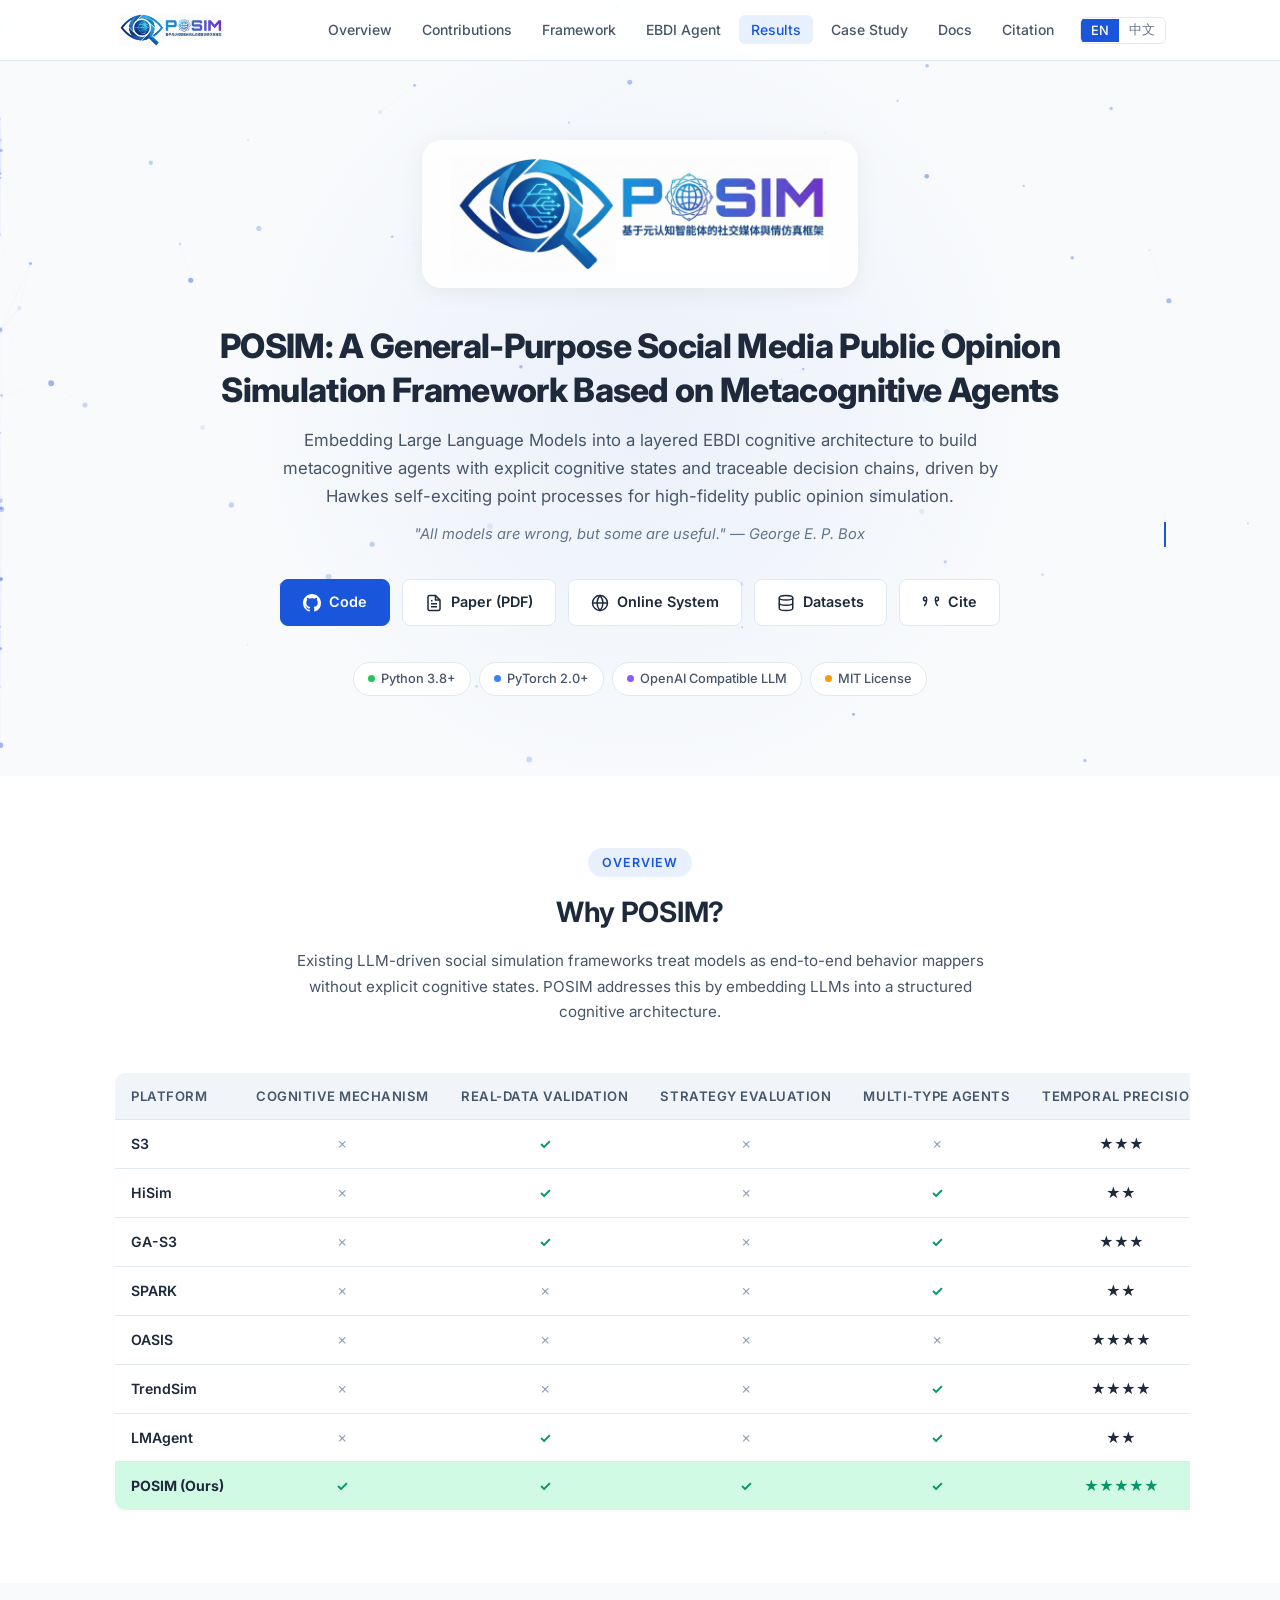
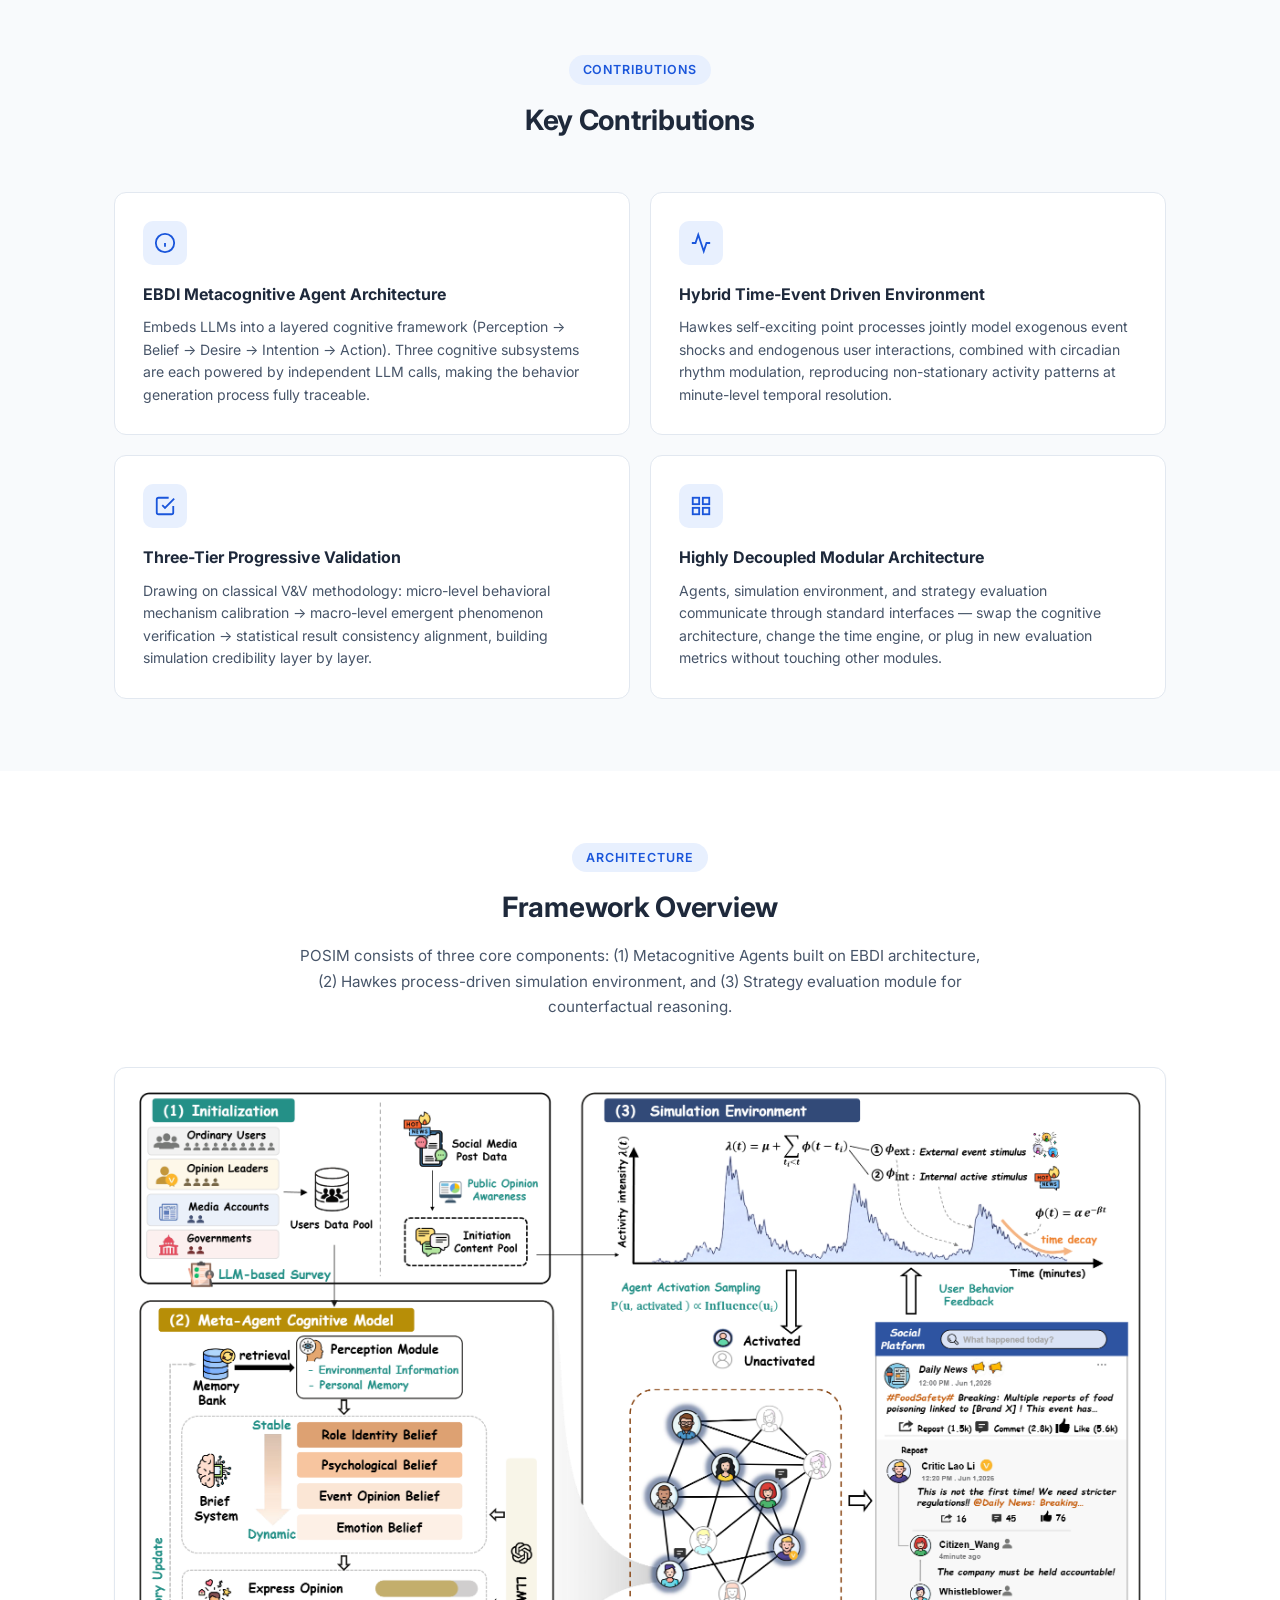
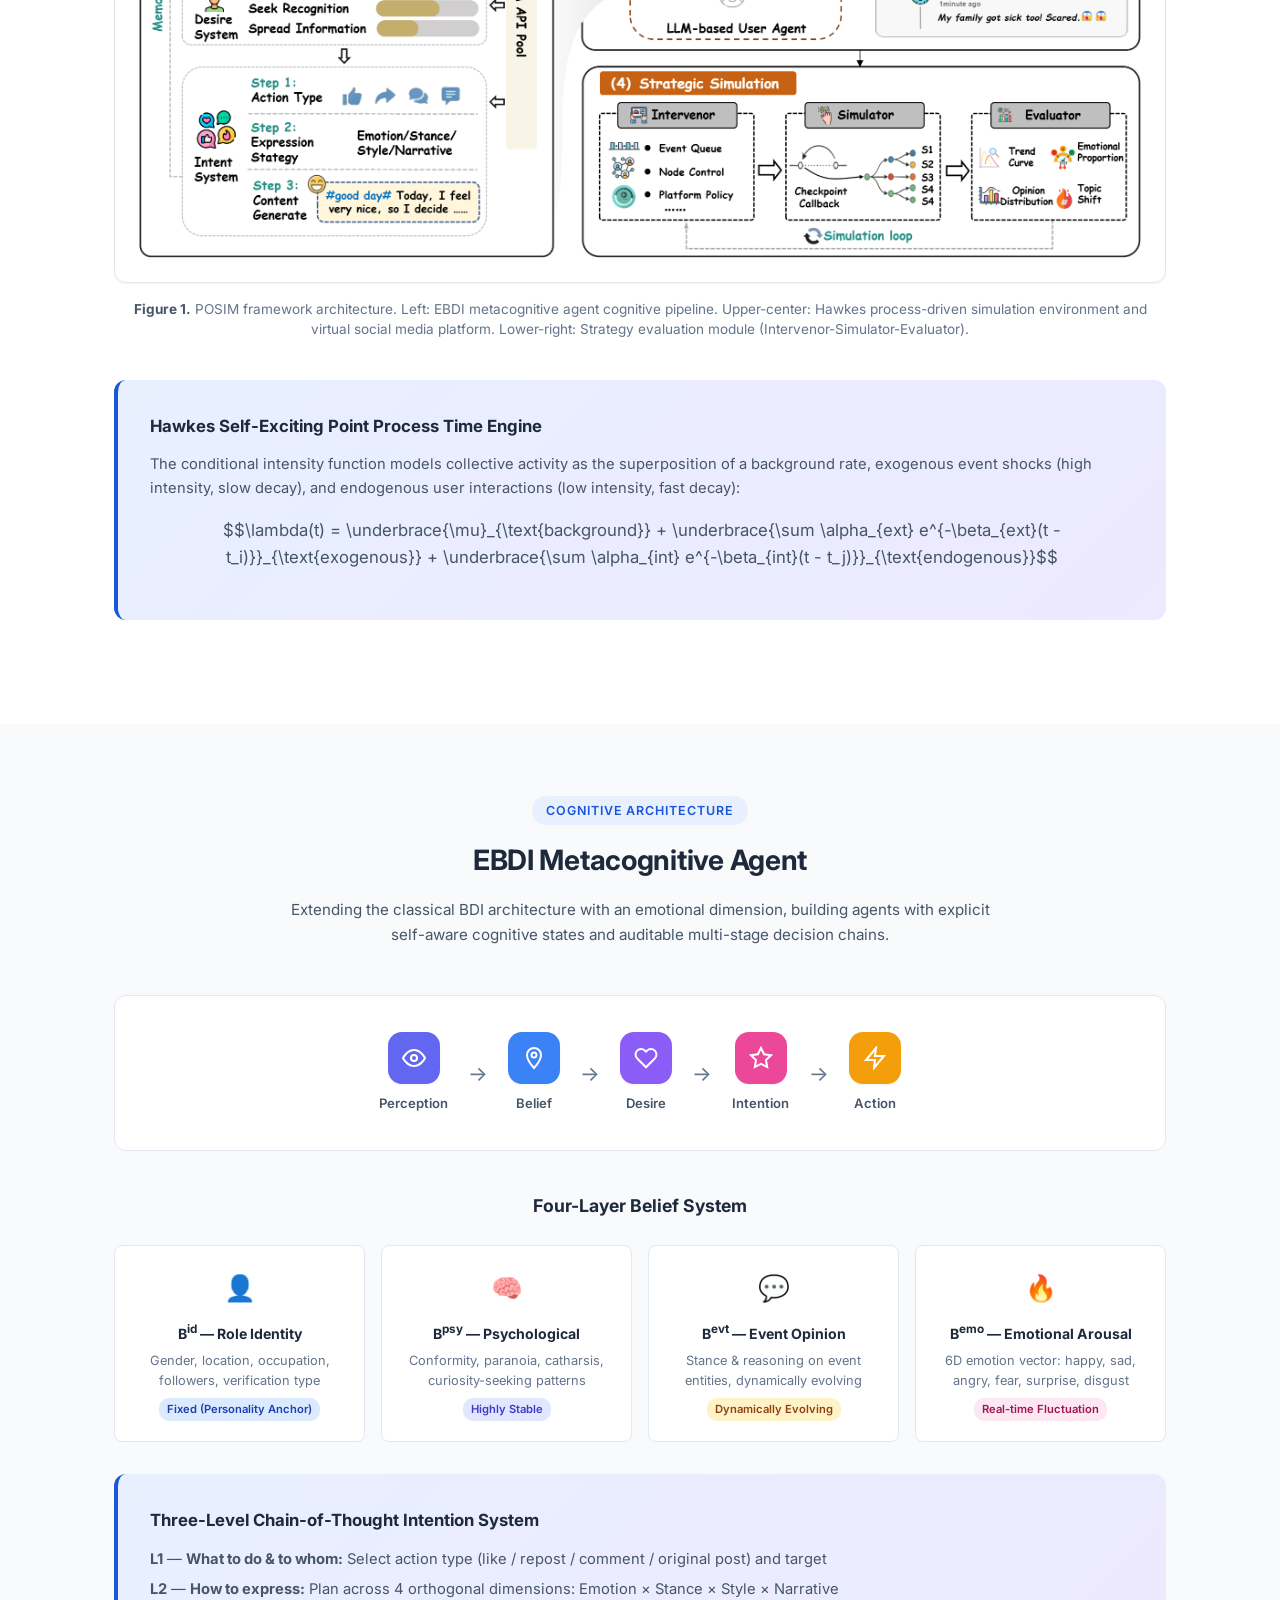
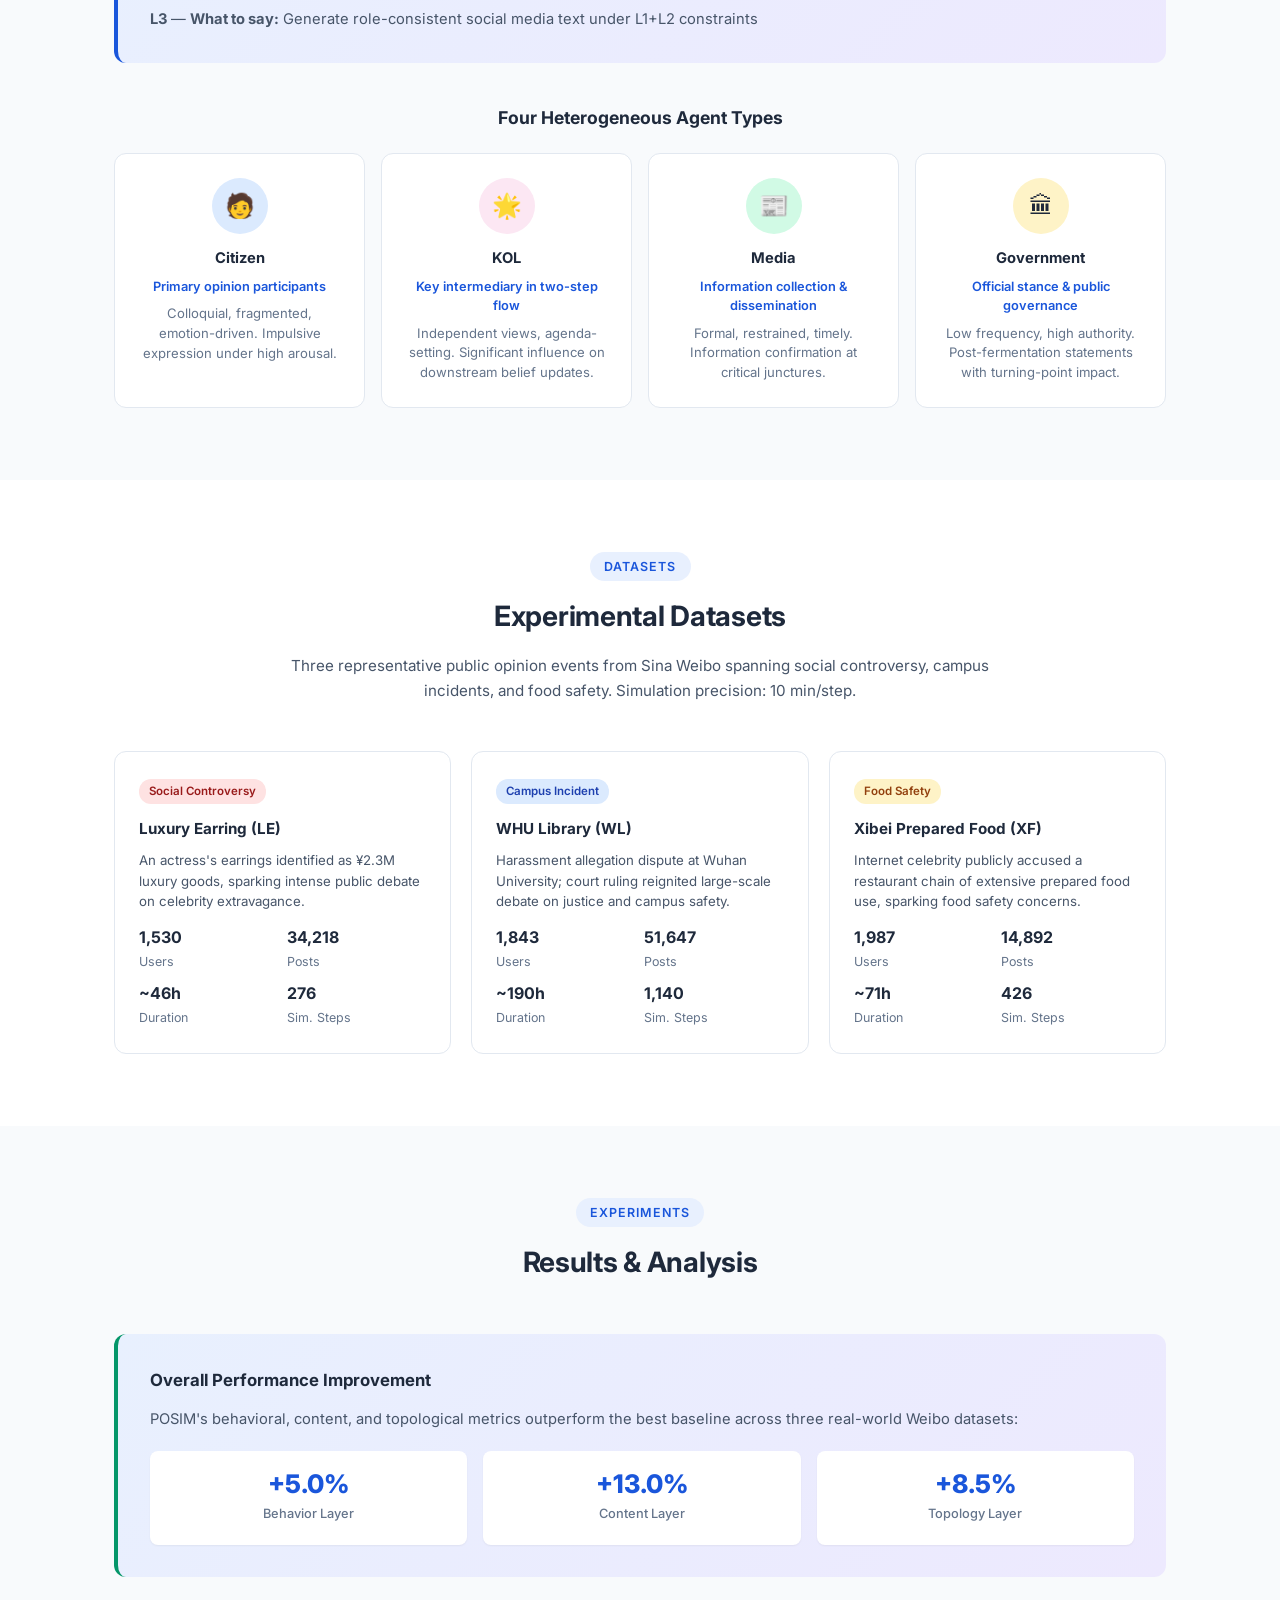
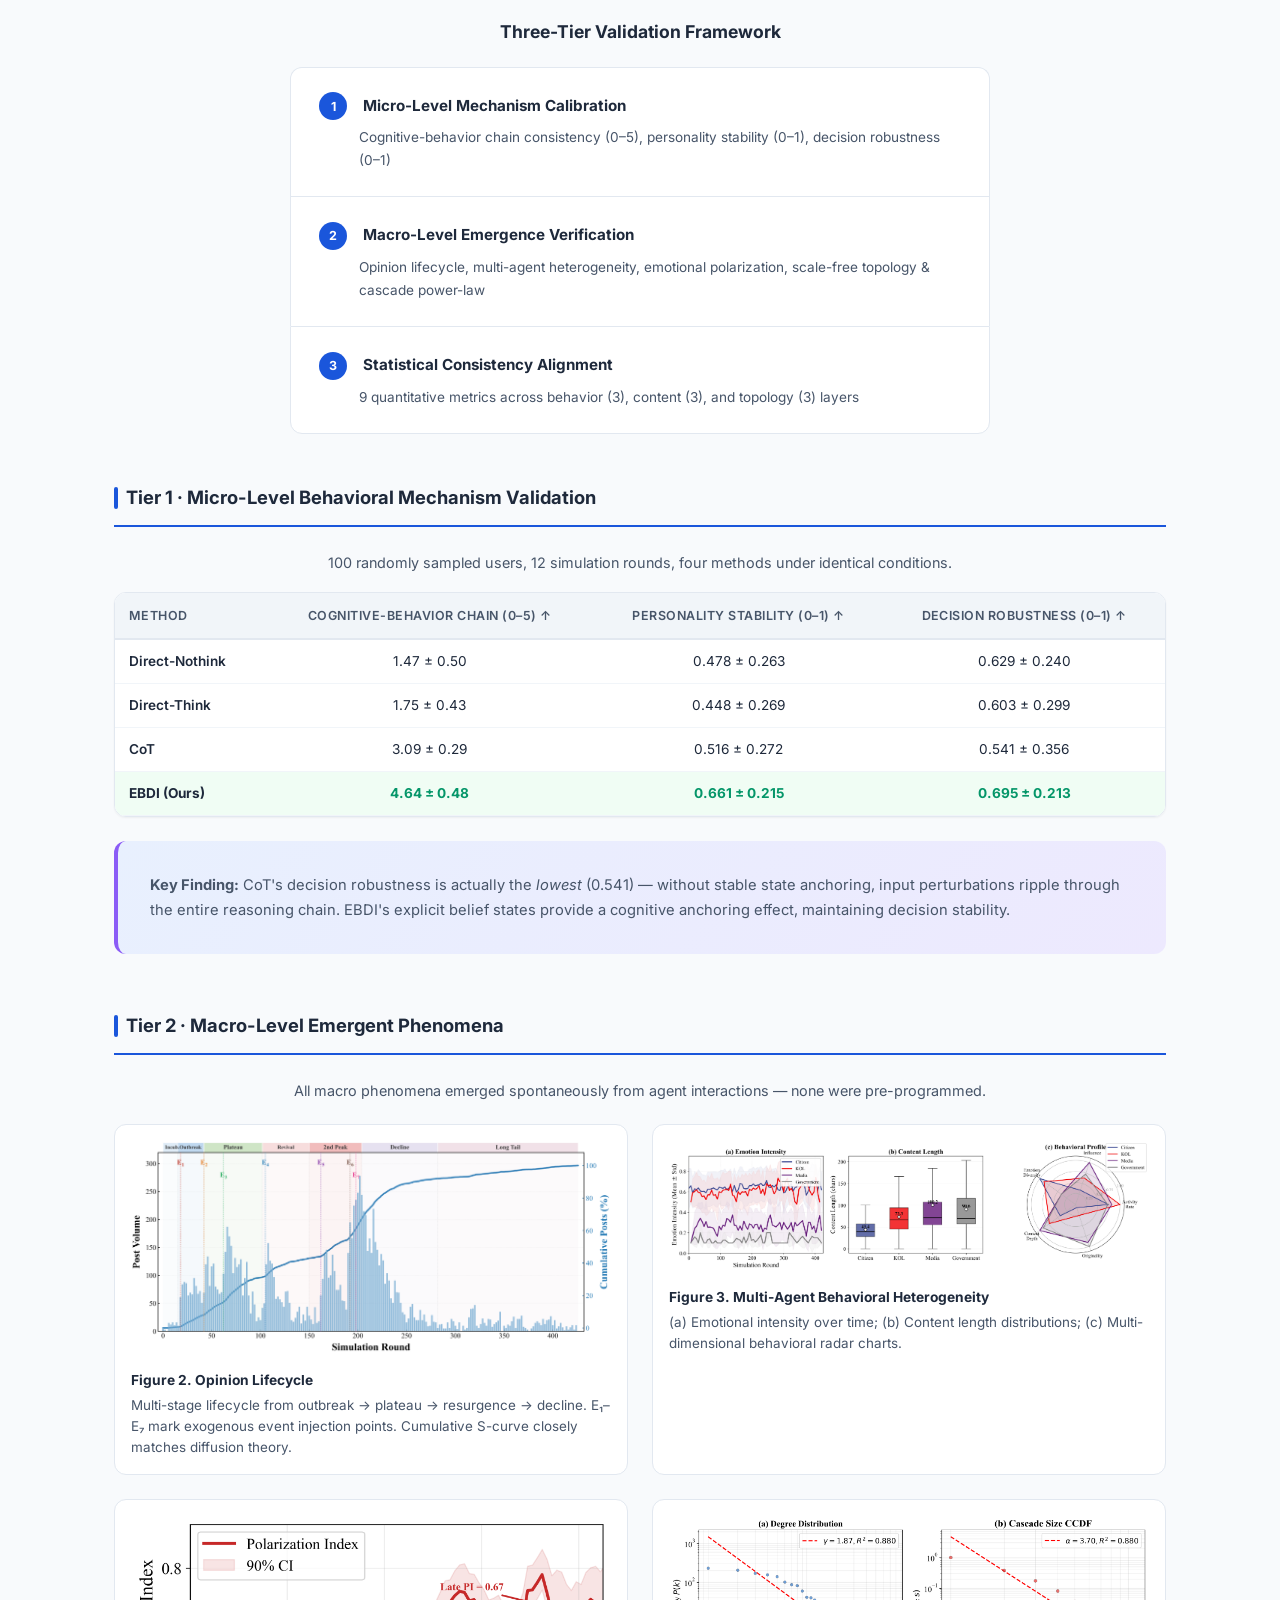
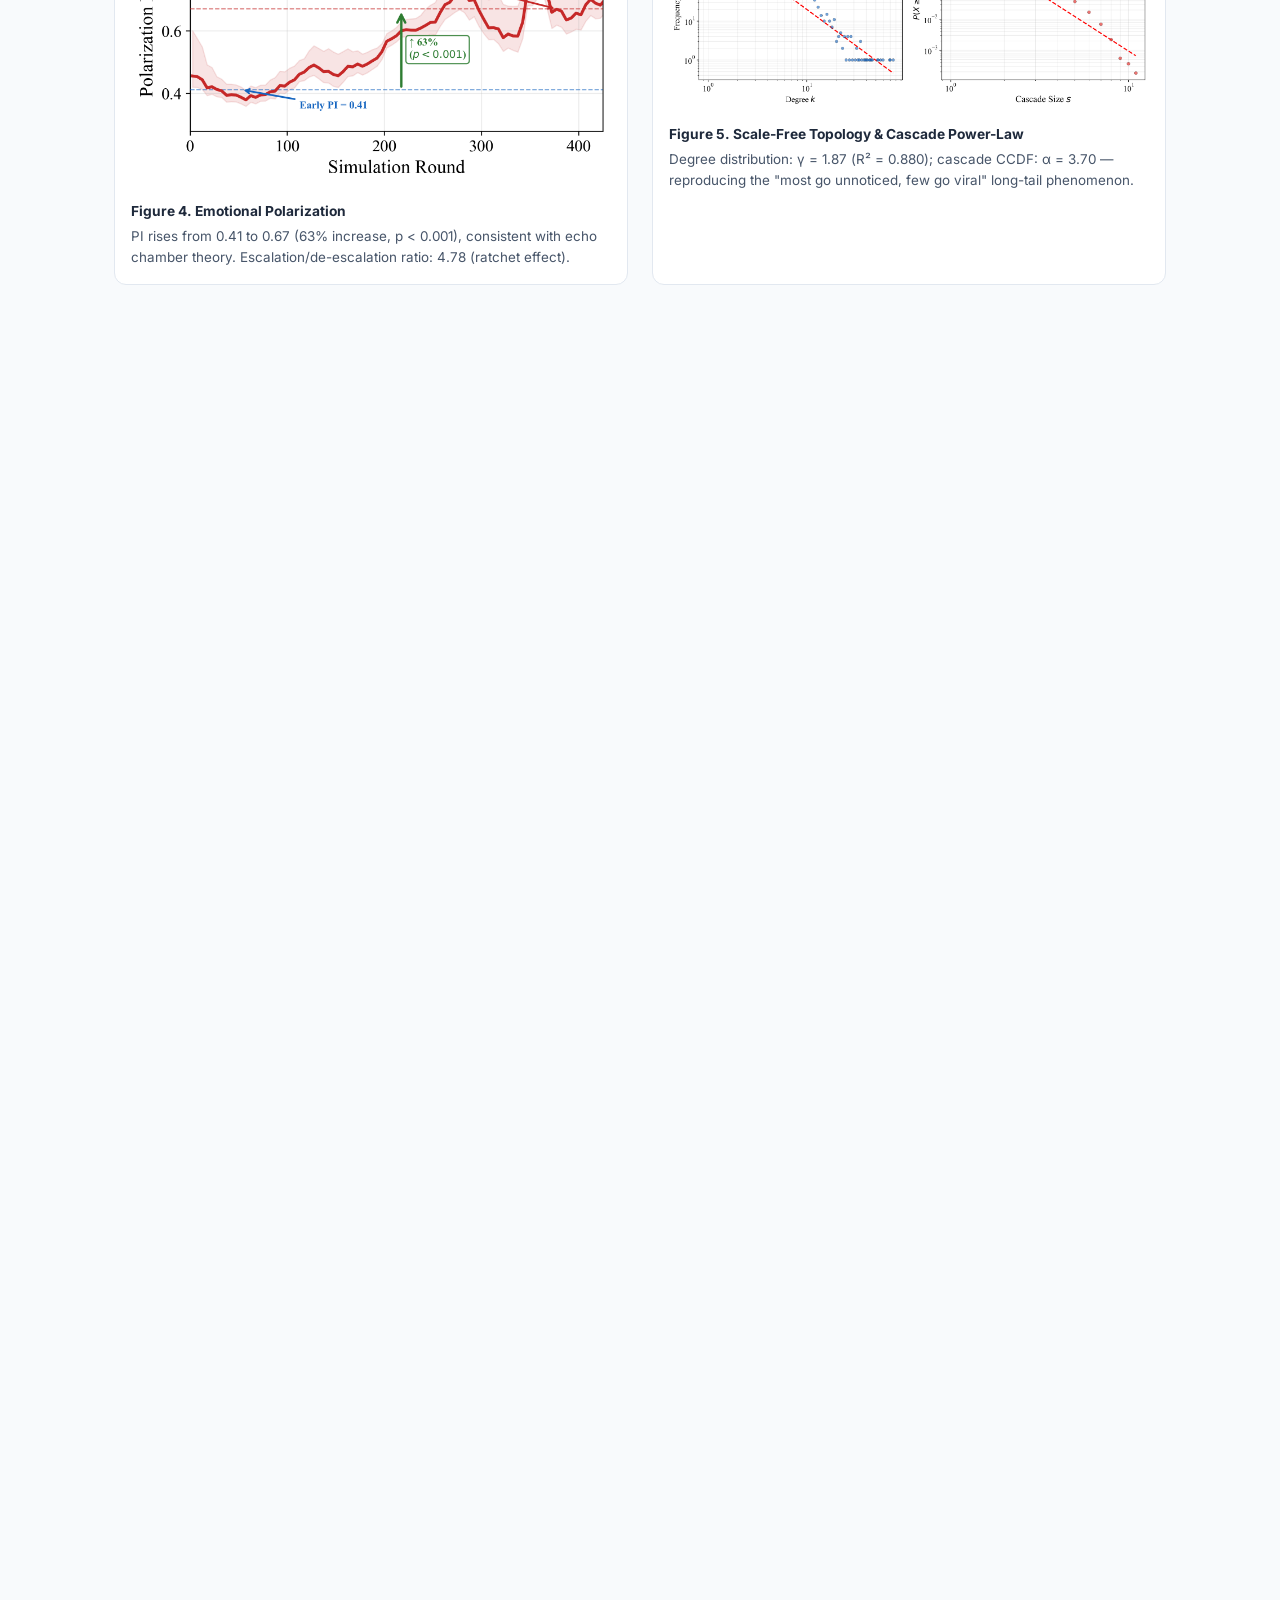
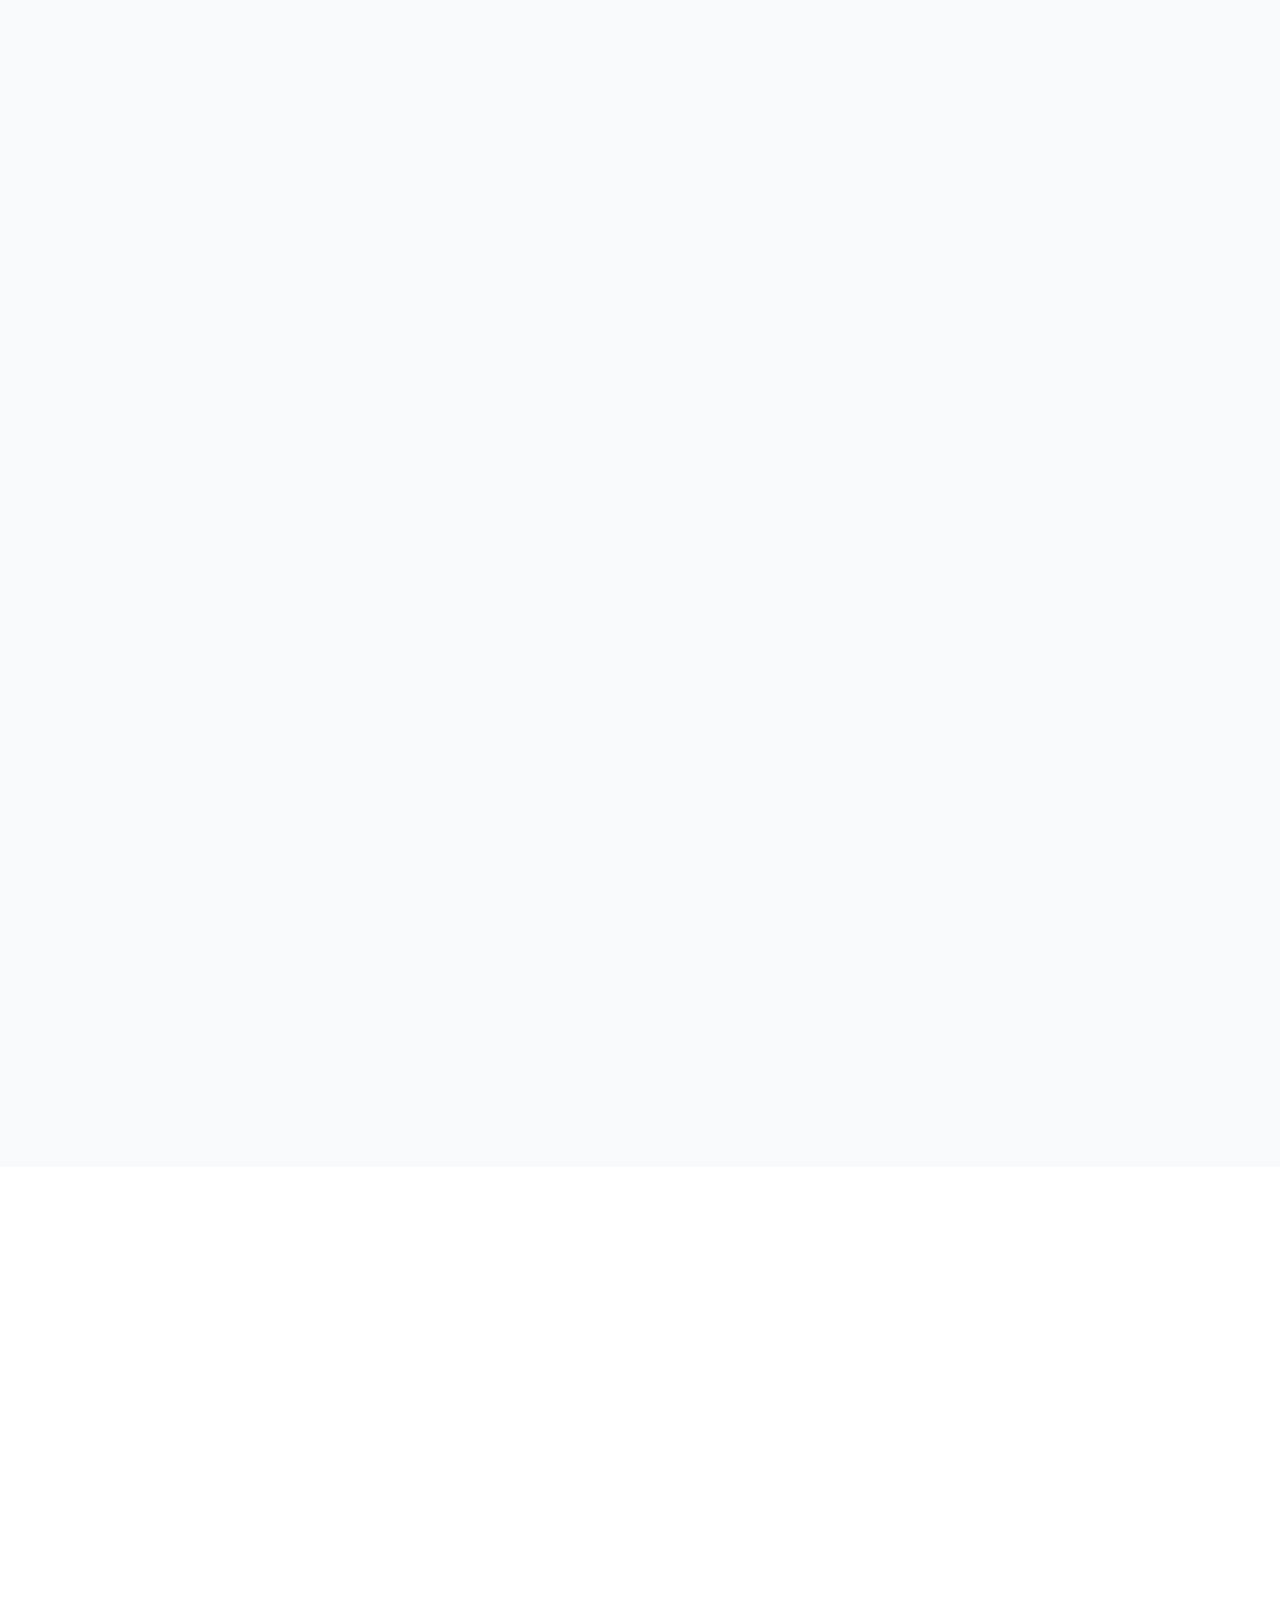
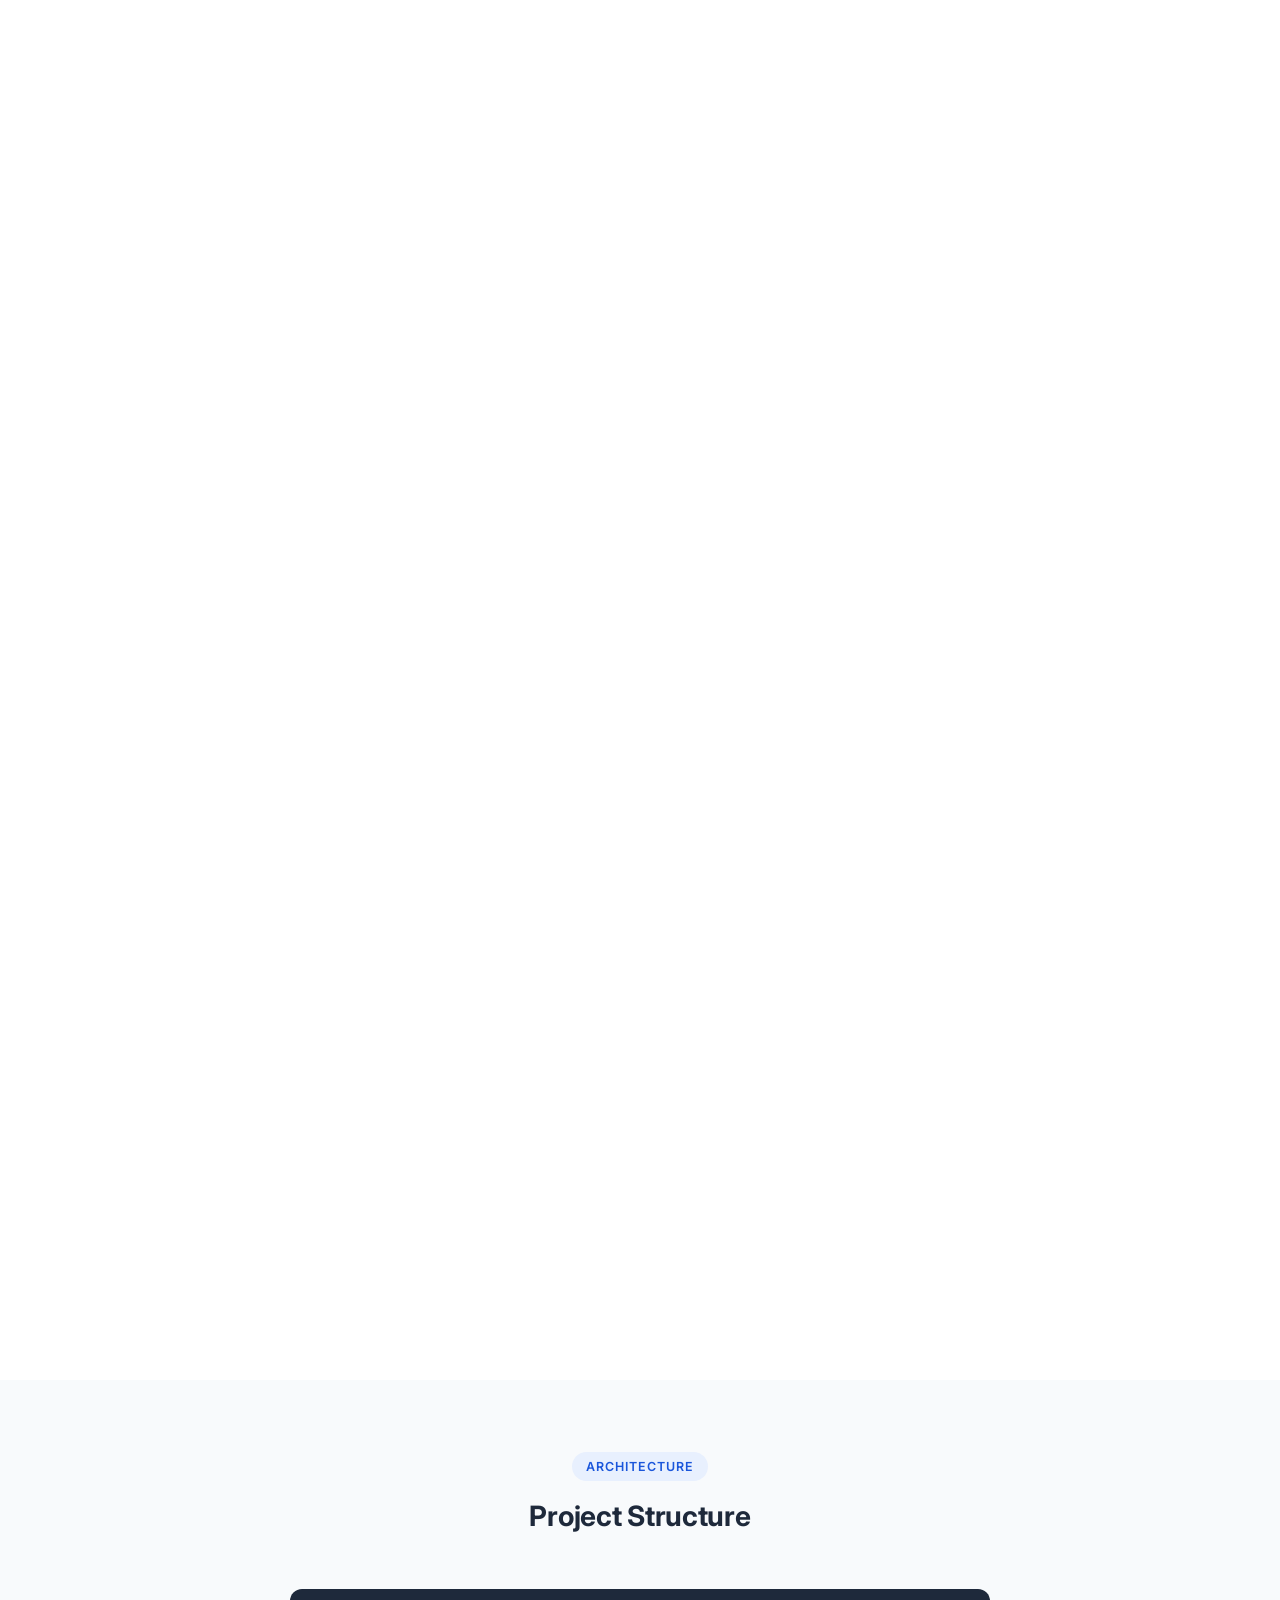
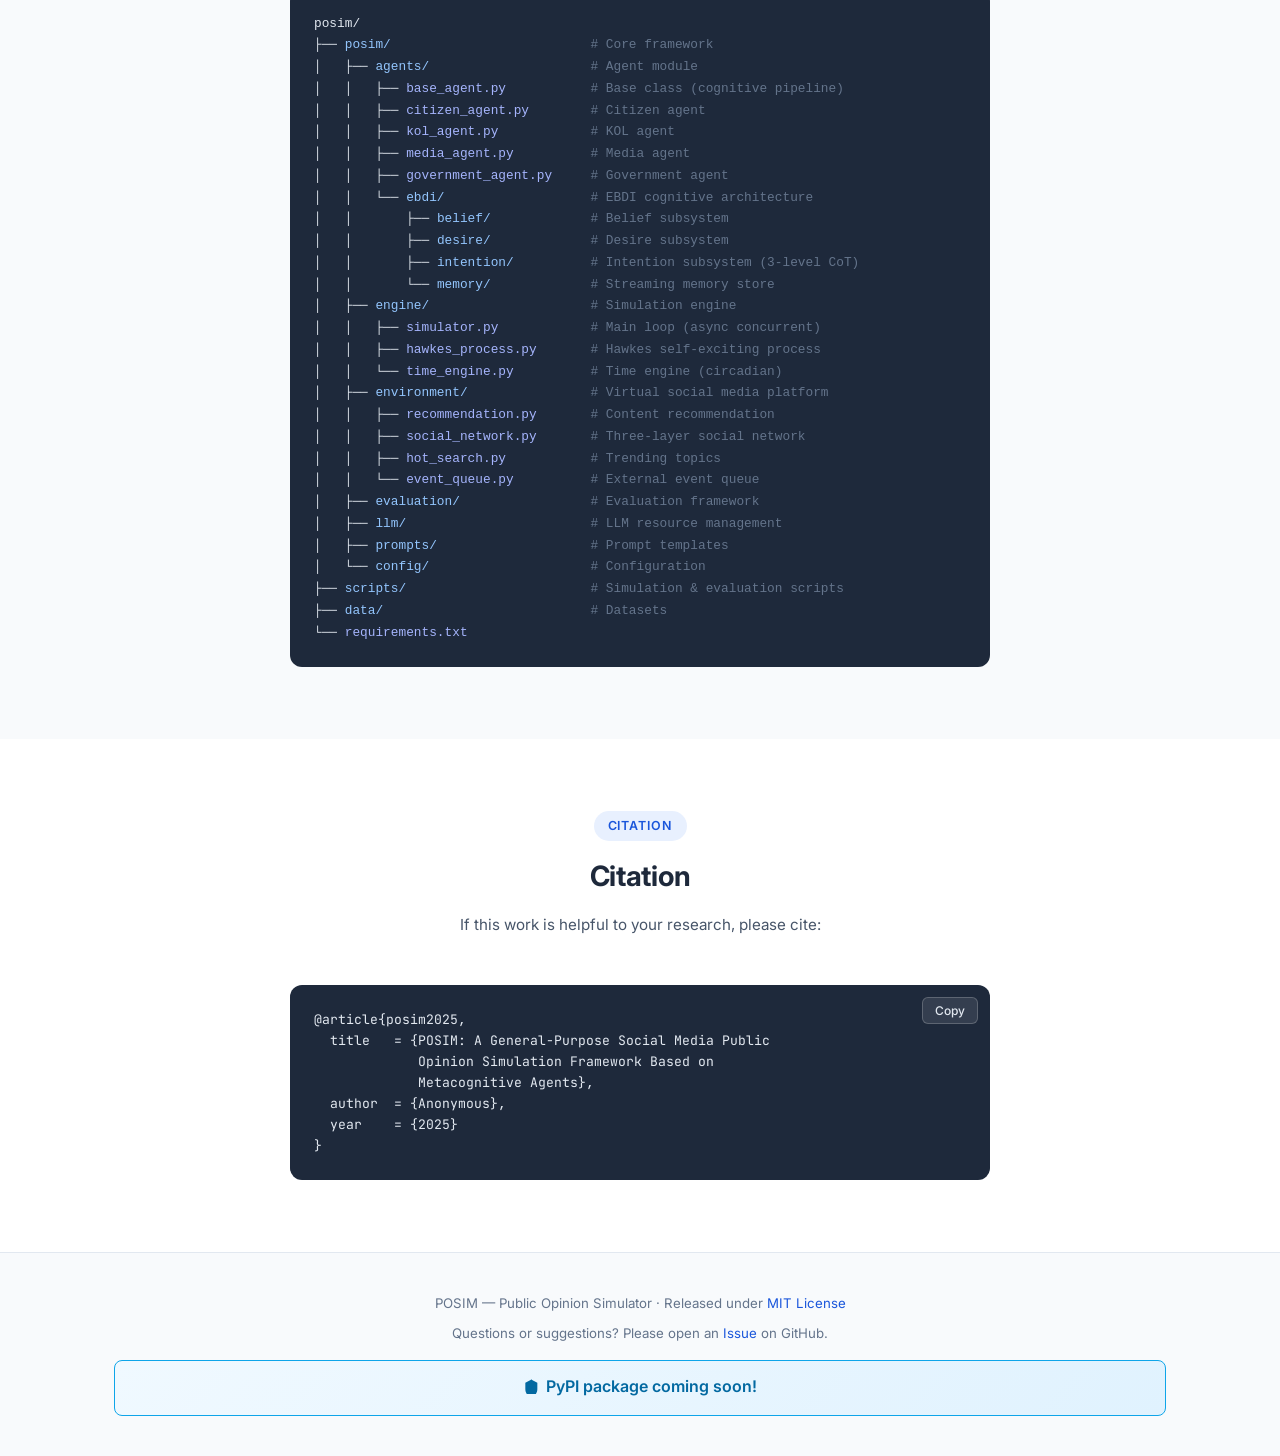
==== commit 568717fb: "Update project assets and documentation - Add new assets: background.png and image.png - Update docs" ====
--- a/docs/index.html
+++ b/docs/index.html
@@ -35,6 +35,7 @@
       <li><a href="#ebdi" data-en="EBDI Agent" data-cn="EBDI智能体">EBDI Agent</a></li>
       <li><a href="#results" data-en="Results" data-cn="实验结果">Results</a></li>
       <li><a href="#case-study" data-en="Case Study" data-cn="案例研究">Case Study</a></li>
+      <li><a href="javascript:void(0)" onclick="openComingSoon()" data-en="Docs" data-cn="文档">Docs</a></li>
       <li><a href="#citation" data-en="Citation" data-cn="引用">Citation</a></li>
       <li>
         <div class="lang-switch">
@@ -65,7 +66,7 @@
     <p class="hero-quote">"All models are wrong, but some are useful." — George E. P. Box</p>
 
     <div class="hero-buttons">
-      <a href="https://github.com/DeepCog/POSIM" class="btn btn-primary" target="_blank">
+      <a href="https://github.com/2Cromwell/POSIM" class="btn btn-primary" target="_blank">
         <svg viewBox="0 0 24 24" fill="currentColor"><path d="M12 0C5.37 0 0 5.37 0 12c0 5.31 3.435 9.795 8.205 11.385.6.105.825-.255.825-.57 0-.285-.015-1.23-.015-2.235-3.015.555-3.795-.735-4.035-1.41-.135-.345-.72-1.41-1.23-1.695-.42-.225-1.02-.78-.015-.795.945-.015 1.62.87 1.845 1.23 1.08 1.815 2.805 1.305 3.495.99.105-.78.42-1.305.765-1.605-2.67-.3-5.46-1.335-5.46-5.925 0-1.305.465-2.385 1.23-3.225-.12-.3-.54-1.53.12-3.18 0 0 1.005-.315 3.3 1.23.96-.27 1.98-.405 3-.405s2.04.135 3 .405c2.295-1.56 3.3-1.23 3.3-1.23.66 1.65.24 2.88.12 3.18.765.84 1.23 1.905 1.23 3.225 0 4.605-2.805 5.625-5.475 5.925.435.375.81 1.095.81 2.22 0 1.605-.015 2.895-.015 3.3 0 .315.225.69.825.57A12.02 12.02 0 0024 12c0-6.63-5.37-12-12-12z"/></svg>
         <span data-en="Code" data-cn="代码">Code</span>
       </a>
@@ -74,8 +75,8 @@
         <span data-en="Paper (PDF)" data-cn="论文 (PDF)">Paper (PDF)</span>
       </a>
       <a href="javascript:void(0)" class="btn btn-outline" onclick="openComingSoon()">
-        <svg viewBox="0 0 24 24" fill="none" stroke="currentColor" stroke-width="2"><circle cx="12" cy="12" r="10"/><polygon points="10 8 16 12 10 16 10 8"/></svg>
-        <span data-en="Online Demo" data-cn="在线演示">Online Demo</span>
+        <svg viewBox="0 0 24 24" fill="none" stroke="currentColor" stroke-width="2"><circle cx="12" cy="12" r="10"/><path d="M2 12h20M12 2a15.3 15.3 0 0 1 4 10 15.3 15.3 0 0 1-4 10 15.3 15.3 0 0 1-4-10 15.3 15.3 0 0 1 4-10z"/></svg>
+        <span data-en="Online System" data-cn="在线系统">Online System</span>
       </a>
       <a href="#datasets" class="btn btn-outline">
         <svg viewBox="0 0 24 24" fill="none" stroke="currentColor" stroke-width="2"><ellipse cx="12" cy="5" rx="9" ry="3"/><path d="M21 12c0 1.66-4 3-9 3s-9-1.34-9-3"/><path d="M3 5v14c0 1.66 4 3 9 3s9-1.34 9-3V5"/></svg>
@@ -673,20 +674,40 @@
               <span class="finding-tag" data-en="What-If Analysis" data-cn="假设分析">What-If Analysis</span>
             </div>
           </div>
-          <div class="case-card-visual" style="display:flex;flex-direction:column;justify-content:center;align-items:center;padding:28px;background:var(--surface);gap:16px;">
-            <div style="text-align:center;">
-              <div style="font-size:2.2rem;font-weight:800;color:var(--primary);line-height:1;">5</div>
-              <div style="font-size:0.75rem;color:var(--text-secondary);margin-top:4px;" data-en="PR Strategies" data-cn="公关策略">PR Strategies</div>
-            </div>
-            <div style="width:60px;height:1px;background:var(--border);"></div>
-            <div style="text-align:center;">
-              <div style="font-size:2.2rem;font-weight:800;color:#10b981;line-height:1;">&minus;6.1%</div>
-              <div style="font-size:0.75rem;color:var(--text-secondary);margin-top:4px;" data-en="Best Strategy Effect" data-cn="最优策略效果">Best Strategy Effect</div>
-            </div>
-            <div style="width:60px;height:1px;background:var(--border);"></div>
-            <div style="text-align:center;">
-              <div style="font-size:2.2rem;font-weight:800;color:#ef4444;line-height:1;">+4.9%</div>
-              <div style="font-size:0.75rem;color:var(--text-secondary);margin-top:4px;" data-en="Worst Strategy Effect" data-cn="最差策略效果">Worst Strategy Effect</div>
+          <div class="case-card-visual" style="display:flex;flex-direction:column;justify-content:center;align-items:center;padding:32px;background:var(--surface);gap:20px;">
+            <div style="width:100%;max-width:260px;">
+              <div style="font-size:0.95rem;font-weight:600;color:var(--text);margin-bottom:16px;text-align:center;" data-en="Negative Emotion by Strategy" data-cn="各策略负面情绪比例">Negative Emotion by Strategy</div>
+              <div style="display:flex;flex-direction:column;gap:10px;">
+                <div class="strategy-bar">
+                  <div class="strategy-name" data-en="Actual Response" data-cn="实际应对">Actual Response</div>
+                  <div class="bar-track"><div class="bar-fill" style="width:79.2%;background:#6b7280;"></div></div>
+                  <div class="bar-value">0.792</div>
+                </div>
+                <div class="strategy-bar">
+                  <div class="strategy-name" data-en="Swift Apology" data-cn="及时致歉">Swift Apology</div>
+                  <div class="bar-track"><div class="bar-fill" style="width:74.9%;background:#10b981;"></div></div>
+                  <div class="bar-value">0.749</div>
+                </div>
+                <div class="strategy-bar">
+                  <div class="strategy-name" data-en="Proactive Transparency" data-cn="主动透明">Proactive Transparency</div>
+                  <div class="bar-track"><div class="bar-fill" style="width:77.3%;background:#3b82f6;"></div></div>
+                  <div class="bar-value">0.773</div>
+                </div>
+                <div class="strategy-bar">
+                  <div class="strategy-name" style="font-weight:700;" data-en="Consumer Dialogue" data-cn="消费者对话">Consumer Dialogue</div>
+                  <div class="bar-track"><div class="bar-fill" style="width:74.4%;background:#059669;"></div></div>
+                  <div class="bar-value" style="color:#059669;font-weight:700;">0.744</div>
+                </div>
+                <div class="strategy-bar">
+                  <div class="strategy-name" data-en="Strategic Silence" data-cn="战略沉默">Strategic Silence</div>
+                  <div class="bar-track"><div class="bar-fill" style="width:83.1%;background:#ef4444;"></div></div>
+                  <div class="bar-value">0.831</div>
+                </div>
+              </div>
+              <div style="margin-top:12px;text-align:center;">
+                <div style="font-size:0.8rem;color:#059669;font-weight:600;" data-en="Consumer Dialogue: Best Strategy" data-cn="消费者对话：最优策略">Consumer Dialogue: Best Strategy</div>
+                <div style="font-size:0.75rem;color:var(--text-secondary);margin-top:2px;" data-en="Lower negative emotion indicates better PR effectiveness" data-cn="负面情绪越低，公关效果越好">Lower negative emotion indicates better PR effectiveness</div>
+              </div>
             </div>
           </div>
         </div>
@@ -763,18 +784,24 @@
     <p data-en="POSIM — Public Opinion Simulator &middot; Released under &lt;a href='https://opensource.org/licenses/MIT'&gt;MIT License&lt;/a&gt;" data-cn="POSIM — 公共舆情仿真器 &middot; 基于 &lt;a href='https://opensource.org/licenses/MIT'&gt;MIT 许可证&lt;/a&gt; 开源">
       POSIM — Public Opinion Simulator &middot; Released under <a href="https://opensource.org/licenses/MIT">MIT License</a>
     </p>
-    <p style="margin-top:8px;" data-en="Questions or suggestions? Please open an &lt;a href='https://github.com/DeepCog/POSIM/issues'&gt;Issue&lt;/a&gt; on GitHub." data-cn="有问题或建议？欢迎在 GitHub 上提交 &lt;a href='https://github.com/DeepCog/POSIM/issues'&gt;Issue&lt;/a&gt;。">
-      Questions or suggestions? Please open an <a href="https://github.com/DeepCog/POSIM/issues">Issue</a> on GitHub.
+    <p style="margin-top:8px;" data-en="Questions or suggestions? Please open an &lt;a href='https://github.com/2Cromwell/POSIM/issues'&gt;Issue&lt;/a&gt; on GitHub." data-cn="有问题或建议？欢迎在 GitHub 上提交 &lt;a href='https://github.com/2Cromwell/POSIM/issues'&gt;Issue&lt;/a&gt;。">
+      Questions or suggestions? Please open an <a href="https://github.com/2Cromwell/POSIM/issues">Issue</a> on GitHub.
     </p>
+    <div class="pip-announcement" style="margin-top:16px;padding:12px 16px;background:linear-gradient(135deg, #f0f9ff 0%, #e0f2fe 100%);border-radius:8px;border:1px solid #0ea5e9;">
+      <span style="display:inline-flex;align-items:center;color:#0369a1;font-weight:600;">
+        <svg style="width:16px;height:16px;margin-right:6px;fill:currentColor;" viewBox="0 0 24 24"><path d="M12 2L2 7v10c0 5.55 3.84 10.74 9 12 5.16-1.26 9-6.45 9-12V7l-10-5z"/><path d="M10 17l-4-4 1.41-1.41L10 14.17l6.59-6.59L18 9z"/></svg>
+        <span data-en="PyPI package coming soon!" data-cn="PyPI 包即将发布！">PyPI package coming soon!</span>
+      </span>
+    </div>
   </div>
 </footer>
 
 <!-- Coming Soon Modal -->
 <div class="modal-overlay" id="comingSoonModal" onclick="closeComingSoon(event)">
   <div class="modal-box">
-    <span class="modal-icon">🚀</span>
-    <h3 data-en="Coming Soon" data-cn="敬请期待">Coming Soon</h3>
-    <p data-en="The POSIM Online Demo system is currently under active development. Stay tuned for an interactive simulation experience!" data-cn="POSIM 在线演示系统正在积极开发中，敬请期待交互式仿真体验！">The POSIM Online Demo system is currently under active development. Stay tuned for an interactive simulation experience!</p>
+    <span class="modal-icon">⚙️</span>
+    <h3 data-en="Under Development" data-cn="系统开发中">Under Development</h3>
+    <p data-en="The POSIM Online Demo is an interactive simulation system currently under active development. It will allow you to configure experiments, run simulations, and visualize results in real-time. Stay tuned for the full release!" data-cn="POSIM 在线演示是一个交互式仿真系统，正在积极开发中。未来将支持实验配置、实时仿真运行与结果可视化。敬请期待完整发布！">The POSIM Online Demo is an interactive simulation system currently under active development. It will allow you to configure experiments, run simulations, and visualize results in real-time. Stay tuned for the full release!</p>
     <button class="btn btn-primary" onclick="closeComingSoon()" data-en="Got it" data-cn="知道了">Got it</button>
   </div>
 </div>
--- a/docs/styles.css
+++ b/docs/styles.css
@@ -877,6 +877,37 @@
   margin-bottom: 12px;
   color: var(--text);
 }
+.strategy-bar {
+  display: grid;
+  grid-template-columns: 1fr 2.5fr 0.8fr;
+  align-items: center;
+  gap: 8px;
+  font-size: 0.75rem;
+}
+.strategy-name {
+  font-size: 0.75rem;
+  color: var(--text);
+  white-space: nowrap;
+  overflow: hidden;
+  text-overflow: ellipsis;
+}
+.bar-track {
+  width: 100%;
+  height: 6px;
+  background: var(--border);
+  border-radius: 3px;
+  overflow: hidden;
+}
+.bar-fill {
+  height: 100%;
+  border-radius: 3px;
+  transition: width 0.8s ease-out;
+}
+.bar-value {
+  font-size: 0.75rem;
+  color: var(--text-secondary);
+  text-align: right;
+}
 .case-card-body p {
   font-size: 0.88rem;
   color: var(--text-secondary);
